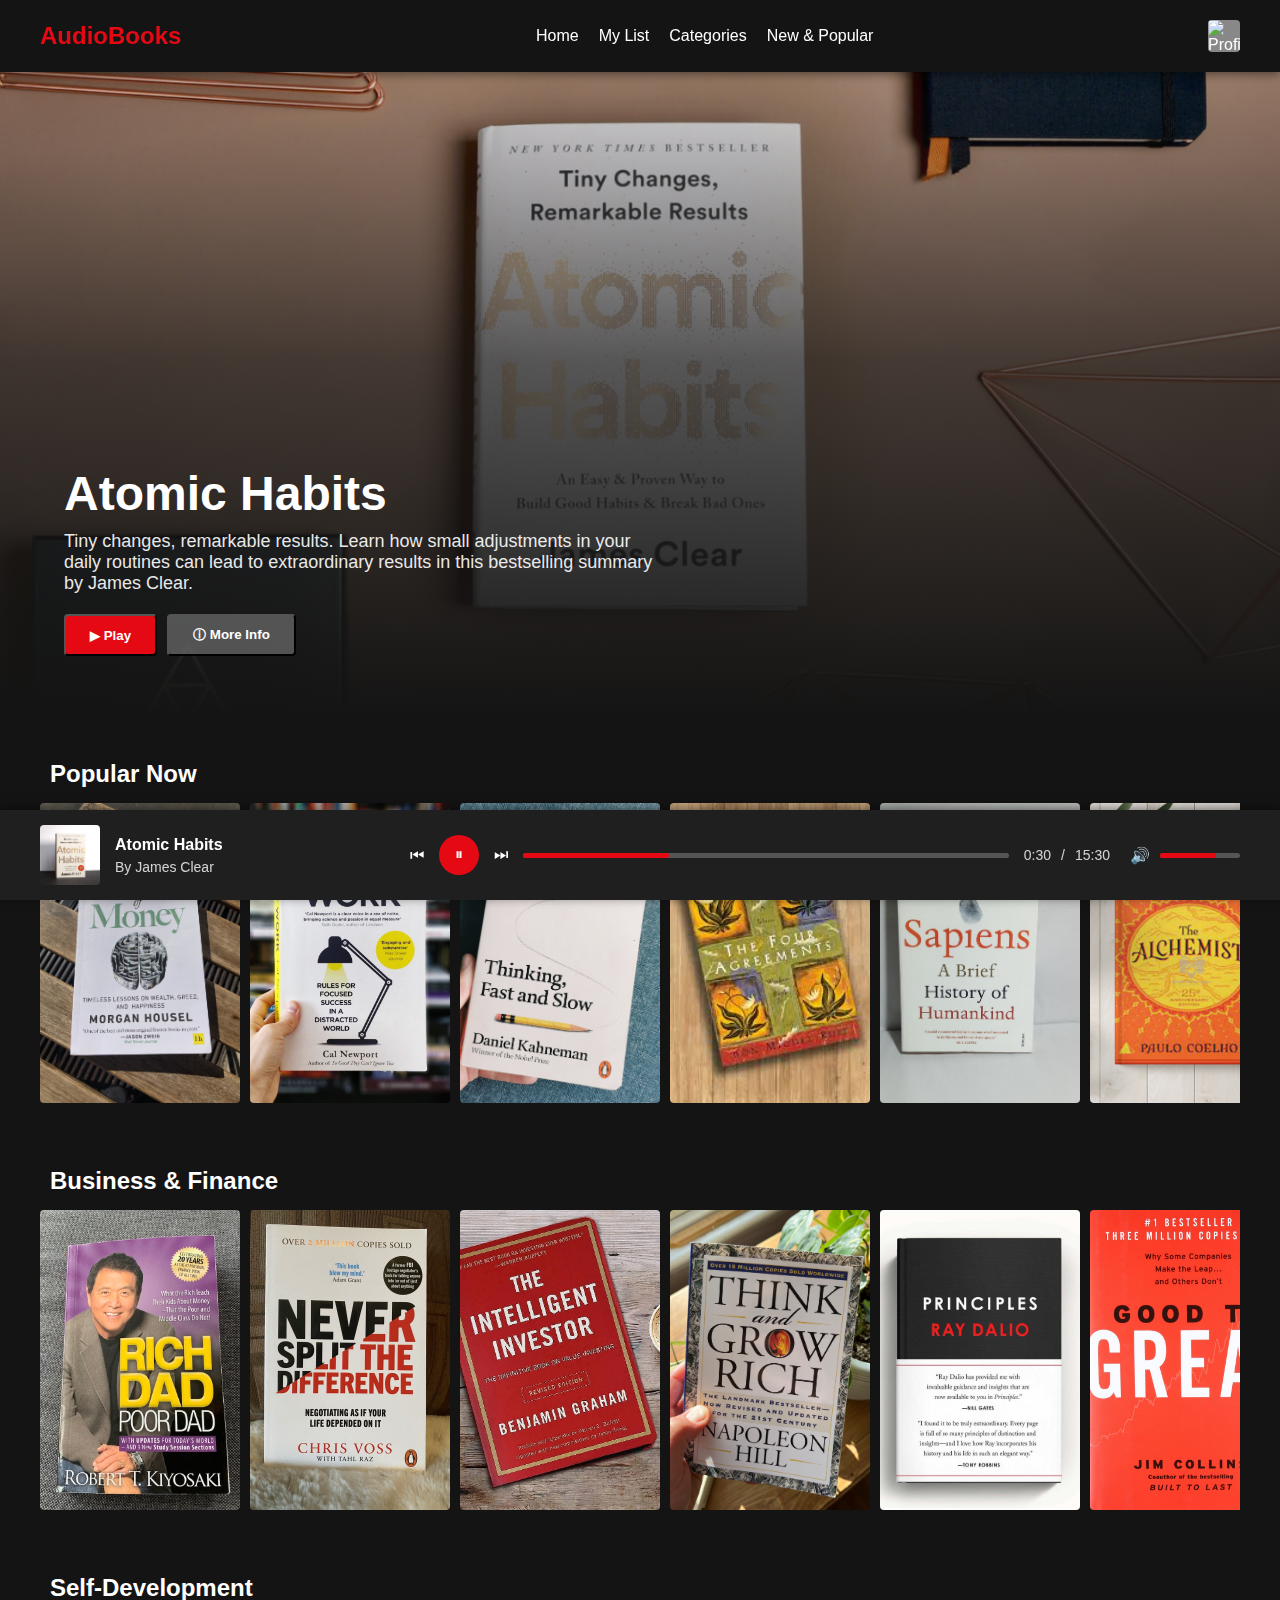
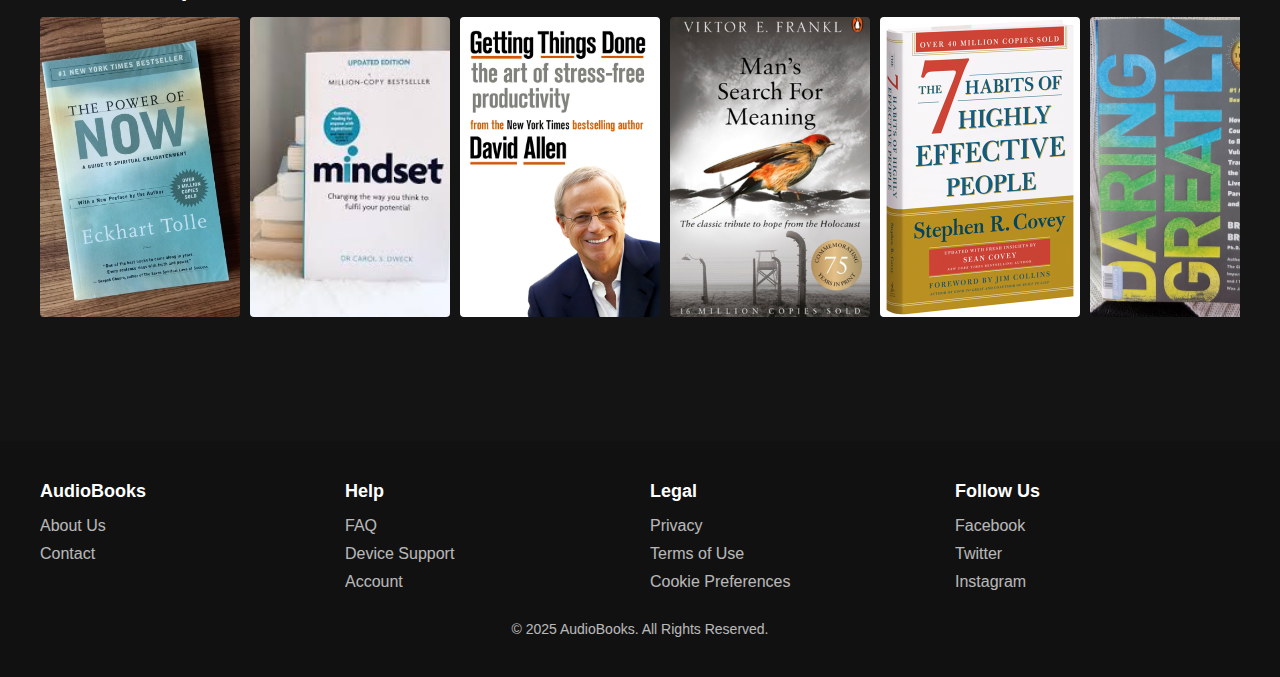
==== index.html @ d0a299d0 "Update index.html" ====
<!DOCTYPE html>
<html lang="en"><head><meta http-equiv="Content-Type" content="text/html; charset=UTF-8">
    
    <meta name="viewport" content="width=device-width, initial-scale=1.0">
    <title>AudioBooks - Your Netflix for Book Summaries</title>
    <style>
        /* General Styles */
        * {
            margin: 0;
            padding: 0;
            box-sizing: border-box;
            font-family: 'Arial', sans-serif;
        }
        
        body {
            background-color: #141414;
            color: #fff;
            overflow-x: hidden;
        }
        
        /* Modal Styles */
        .modal {
            display: none;
            position: fixed;
            z-index: 1000;
            left: 0;
            top: 0;
            width: 100%;
            height: 100%;
            background-color: rgba(0, 0, 0, 0.85);
            justify-content: center;
            align-items: center;
            overflow-y: auto;
        }
        
        .modal-content {
            background-color: #181818;
            margin: auto;
            width: 85%;
            max-width: 1000px;
            border-radius: 6px;
            position: relative;
            animation: modalFadeIn 0.3s ease;
            max-height: 90vh;
            overflow-y: auto;
        }
        
        @keyframes modalFadeIn {
            from {opacity: 0; transform: translateY(20px);}
            to {opacity: 1; transform: translateY(0);}
        }
        
        .close-modal {
            position: absolute;
            top: 15px;
            right: 20px;
            color: white;
            font-size: 28px;
            font-weight: bold;
            cursor: pointer;
            z-index: 10;
        }
        
        .book-details-container {
            padding: 30px;
        }
        
        .book-details-top {
            display: flex;
            gap: 30px;
            margin-bottom: 30px;
        }
        
        .book-details-image {
            flex: 0 0 250px;
        }
        
        .book-details-image img {
            width: 100%;
            border-radius: 4px;
            box-shadow: 0 5px 15px rgba(0, 0, 0, 0.5);
        }
        
        .book-details-info {
            flex: 1;
        }
        
        .book-details-info h2 {
            font-size: 32px;
            margin-bottom: 10px;
        }
        
        .book-metadata {
            display: flex;
            gap: 15px;
            margin-bottom: 15px;
            color: #a3a3a3;
        }
        
        .summary {
            font-size: 18px;
            line-height: 1.6;
            margin-bottom: 20px;
        }
        
        .details-buttons {
            display: flex;
            gap: 10px;
            margin-bottom: 20px;
        }
        
        .btn-secondary-outline {
            background-color: transparent;
            border: 1px solid #fff;
            color: white;
            padding: 10px 24px;
            border-radius: 4px;
            font-weight: bold;
            cursor: pointer;
            transition: all 0.3s ease;
            display: flex;
            align-items: center;
            justify-content: center;
            gap: 8px;
        }
        
        .btn-secondary-outline:hover {
            background-color: rgba(255, 255, 255, 0.1);
        }
        
        .book-tags {
            display: flex;
            flex-wrap: wrap;
            gap: 10px;
        }
        
        .book-tags span {
            background-color: rgba(255, 255, 255, 0.1);
            padding: 5px 12px;
            border-radius: 4px;
            font-size: 14px;
        }
        
        .book-details-bottom {
            padding-top: 20px;
            border-top: 1px solid #333;
        }
        
        .book-details-tabs {
            display: flex;
            gap: 20px;
            margin-bottom: 20px;
            border-bottom: 1px solid #333;
            padding-bottom: 10px;
        }
        
        .tab-button {
            background: none;
            border: none;
            color: #a3a3a3;
            font-size: 16px;
            font-weight: bold;
            cursor: pointer;
            padding: 5px 0;
            transition: color 0.3s ease;
        }
        
        .tab-button:hover {
            color: #fff;
        }
        
        .tab-button.active {
            color: #fff;
            border-bottom: 2px solid #e50914;
        }
        
        .tab-pane {
            display: none;
        }
        
        .tab-pane.active {
            display: block;
            animation: fadeIn 0.3s ease;
        }
        
        @keyframes fadeIn {
            from {opacity: 0;}
            to {opacity: 1;}
        }
        
        .tab-pane h3 {
            margin-bottom: 15px;
            font-size: 22px;
        }
        
        .tab-pane p {
            margin-bottom: 15px;
            line-height: 1.6;
        }
        
        .tab-pane ul {
            list-style-position: inside;
            margin-bottom: 20px;
        }
        
        .tab-pane ul li {
            margin-bottom: 10px;
            line-height: 1.6;
        }
        
        .chapter-list {
            display: flex;
            flex-direction: column;
            gap: 15px;
        }
        
        .chapter-item {
            display: flex;
            justify-content: space-between;
            align-items: center;
            padding: 15px;
            background-color: #232323;
            border-radius: 4px;
            transition: background-color 0.3s ease;
        }
        
        .chapter-item:hover {
            background-color: #333;
        }
        
        .chapter-info h4 {
            margin-bottom: 5px;
        }
        
        .chapter-info p {
            color: #a3a3a3;
            margin-bottom: 0;
        }
        
        .chapter-play {
            width: 32px;
            height: 32px;
            border-radius: 50%;
            border: none;
            background-color: #e50914;
            color: white;
            cursor: pointer;
            display: flex;
            align-items: center;
            justify-content: center;
        }
        
        .similar-books {
            display: flex;
            gap: 20px;
            overflow-x: auto;
            padding-bottom: 20px;
        }
        
        .similar-book-item {
            flex: 0 0 auto;
            width: 150px;
        }
        
        .similar-book-item img {
            width: 100%;
            border-radius: 4px;
            margin-bottom: 10px;
        }
        
        .similar-book-item h4 {
            font-size: 16px;
            margin-bottom: 5px;
        }
        
        .similar-book-item p {
            color: #a3a3a3;
            font-size: 14px;
            margin-bottom: 0;
        }
        
        /* Media Queries for Modal */
        @media (max-width: 768px) {
            .modal-content {
                width: 95%;
            }
            
            .book-details-top {
                flex-direction: column;
            }
            
            .book-details-image {
                flex: 0 0 auto;
                width: 200px;
                margin: 0 auto 20px;
            }
            
            .similar-book-item {
                width: 120px;
            }
        }
        
        a {
            text-decoration: none;
            color: #fff;
        }
        
        /* Header Styles */
        header {
            position: fixed;
            top: 0;
            width: 100%;
            padding: 20px 40px;
            display: flex;
            justify-content: space-between;
            align-items: center;
            z-index: 100;
            transition: background-color 0.3s ease;
        }
        
        header.scrolled {
            background-color: #141414;
            box-shadow: 0 2px 10px rgba(0, 0, 0, 0.5);
        }
        
        .logo {
            font-size: 24px;
            font-weight: bold;
            color: #e50914;
        }
        
        nav ul {
            display: flex;
            list-style: none;
        }
        
        nav ul li {
            margin-left: 20px;
        }
        
        nav ul li a {
            font-size: 16px;
            transition: color 0.3s ease;
        }
        
        nav ul li a:hover {
            color: #e50914;
        }
        
        .profile {
            width: 32px;
            height: 32px;
            background-color: #888;
            border-radius: 4px;
            cursor: pointer;
            overflow: hidden;
        }
        
        .profile img {
            width: 100%;
            height: 100%;
            object-fit: cover;
        }
        
        /* Hero Banner Styles */
        .hero-banner {
            position: relative;
            height: 80vh;
            width: 100%;
            background: linear-gradient(to bottom, rgba(20, 20, 20, 0) 0%, rgba(20, 20, 20, 0.7) 50%, rgba(20, 20, 20, 1) 100%), url('images/Atomic-Habits-Banners.png') center/cover no-repeat;
            display: flex;
            flex-direction: column;
            justify-content: flex-end;
            padding: 0 5% 5%;
            margin-bottom: 20px;
        }
        
        .hero-content {
            max-width: 600px;
        }
        
        .hero-content h1 {
            font-size: 48px;
            margin-bottom: 10px;
        }
        
        .hero-content p {
            font-size: 18px;
            margin-bottom: 20px;
            opacity: 0.9;
        }
        
        .hero-buttons {
            display: flex;
            gap: 10px;
        }
        
        .btn {
            padding: 10px 24px;
            border-radius: 4px;
            font-weight: bold;
            cursor: pointer;
            transition: background-color 0.3s ease;
            display: flex;
            align-items: center;
            justify-content: center;
            gap: 8px;
        }
        
        .btn-primary {
            background-color: #e50914;
            color: white;
        }
        
        .btn-primary:hover {
            background-color: #f40612;
        }
        
        .btn-secondary {
            background-color: rgba(109, 109, 110, 0.7);
            color: white;
        }
        
        .btn-secondary:hover {
            background-color: rgba(109, 109, 110, 0.9);
        }
        
        /* Main Content Styles */
        .content {
            padding: 20px 40px;
        }
        
        .category {
            margin-bottom: 40px;
        }
        
        .category h2 {
            font-size: 24px;
            margin-bottom: 15px;
            padding-left: 10px;
        }
        
        .book-row {
            display: flex;
            overflow-x: auto;
            gap: 10px;
            padding-bottom: 20px;
        }
        
        .book-row::-webkit-scrollbar {
            height: 5px;
        }
        
        .book-row::-webkit-scrollbar-track {
            background: #141414;
        }
        
        .book-row::-webkit-scrollbar-thumb {
            background: #888;
            border-radius: 5px;
        }
        
        .book-item {
            flex: 0 0 auto;
            width: 200px;
            position: relative;
            transition: transform 0.3s ease, z-index 0.3s ease;
            cursor: pointer;
        }
        
        .book-item:hover {
            transform: scale(1.1);
            z-index: 10;
        }
        
        .book-cover {
            width: 100%;
            height: 300px;
            border-radius: 4px;
            object-fit: cover;
        }
        
        .book-info {
            position: absolute;
            bottom: 0;
            left: 0;
            width: 100%;
            padding: 60px 10px 10px 10px;
            background: linear-gradient(to top, rgba(0, 0, 0, 0.9) 0%, rgba(0, 0, 0, 0) 100%);
            opacity: 0;
            transition: opacity 0.3s ease;
            border-radius: 0 0 4px 4px;
        }
        
        .book-item:hover .book-info {
            opacity: 1;
        }
        
        .book-title {
            font-size: 16px;
            font-weight: bold;
            margin-bottom: 5px;
        }
        
        .book-author {
            font-size: 14px;
            opacity: 0.8;
            margin-bottom: 10px;
        }
        
        .book-controls {
            display: flex;
            gap: 5px;
        }
        
        .book-controls button {
            width: 32px;
            height: 32px;
            border-radius: 50%;
            border: none;
            background-color: #e50914;
            color: white;
            cursor: pointer;
            display: flex;
            align-items: center;
            justify-content: center;
        }
        
        /* Footer Styles */
        footer {
            padding: 40px;
            background-color: #111;
            margin-top: 40px;
        }
        
        .footer-content {
            display: flex;
            justify-content: space-between;
            flex-wrap: wrap;
            gap: 20px;
            max-width: 1200px;
            margin: 0 auto;
        }
        
        .footer-column {
            flex: 1;
            min-width: 200px;
        }
        
        .footer-column h3 {
            margin-bottom: 15px;
            font-size: 18px;
        }
        
        .footer-column ul {
            list-style: none;
        }
        
        .footer-column ul li {
            margin-bottom: 10px;
        }
        
        .footer-column ul li a {
            opacity: 0.7;
            transition: opacity 0.3s ease;
        }
        
        .footer-column ul li a:hover {
            opacity: 1;
        }
        
        .copyright {
            text-align: center;
            padding: 20px 0 0;
            opacity: 0.7;
            font-size: 14px;
        }
        
        /* Audio Player Styles */
        .audio-player {
            position: fixed;
            bottom: 0;
            left: 0;
            width: 100%;
            background-color: #1f1f1f;
            padding: 15px 40px;
            display: flex;
            align-items: center;
            gap: 20px;
            transform: translateY(100%);
            transition: transform 0.3s ease;
            box-shadow: 0 -2px 10px rgba(0, 0, 0, 0.5);
            z-index: 999;
        }
        
        .audio-player.active {
            transform: translateY(0);
        }
        
        .now-playing {
            display: flex;
            align-items: center;
            gap: 15px;
            flex: 1;
        }
        
        .now-playing-thumb {
            width: 60px;
            height: 60px;
            border-radius: 4px;
            object-fit: cover;
        }
        
        .now-playing-info h4 {
            font-size: 16px;
            margin-bottom: 5px;
        }
        
        .now-playing-info p {
            font-size: 14px;
            opacity: 0.8;
        }
        
        .player-controls {
            display: flex;
            align-items: center;
            gap: 15px;
            flex: 2;
        }
        
        .control-button {
            background: none;
            border: none;
            color: white;
            cursor: pointer;
            font-size: 16px;
            transition: transform 0.2s ease;
        }
        
        .control-button:hover {
            transform: scale(1.1);
        }
        
        .play-button {
            width: 40px;
            height: 40px;
            border-radius: 50%;
            background-color: #e50914;
            display: flex;
            align-items: center;
            justify-content: center;
        }
        
        .progress-container {
            flex: 1;
            height: 5px;
            background-color: #555;
            border-radius: 5px;
            cursor: pointer;
            position: relative;
        }
        
        .progress-bar {
            height: 100%;
            background-color: #e50914;
            border-radius: 5px;
            width: 30%;
        }
        
        .time-display {
            display: flex;
            gap: 10px;
            font-size: 14px;
            opacity: 0.8;
        }
        
        .volume-control {
            display: flex;
            align-items: center;
            gap: 10px;
        }
        
        .volume-slider {
            width: 80px;
            height: 5px;
            background-color: #555;
            border-radius: 5px;
            position: relative;
        }
        
        .volume-level {
            height: 100%;
            background-color: #e50914;
            border-radius: 5px;
            width: 70%;
        }
        
        /* Responsive Styles */
        @media (max-width: 768px) {
            header {
                padding: 15px 20px;
            }
            
            nav ul {
                display: none;
            }
            
            .hero-banner {
                height: 60vh;
                padding: 0 20px 20px;
            }
            
            .hero-content h1 {
                font-size: 32px;
            }
            
            .content {
                padding: 15px 20px;
            }
            
            .book-item {
                width: 150px;
            }
            
            .book-cover {
                height: 225px;
            }
            
            .audio-player {
                padding: 10px 20px;
                flex-wrap: wrap;
            }
            
            .player-controls {
                flex: 1 0 100%;
                order: 3;
                margin-top: 10px;
            }
            
            .volume-control {
                display: none;
            }
        }
    </style>
</head>
<body style="overflow: auto;">
    <header id="header" class="scrolled">
        <div class="logo">AudioBooks</div>
        <nav>
            <ul>
                <li><a href="">Home</a></li>
                <li><a href="">My List</a></li>
                <li><a href="">Categories</a></li>
                <li><a href="">New &amp; Popular</a></li>
            </ul>
        </nav>
        <div class="profile">
            <img src="icons/icons8-user-100.png" alt="Profile">
        </div>
    </header>
    
    <div class="hero-banner">
        <div class="hero-content">
            <h1>Atomic Habits</h1>
            <p>Tiny changes, remarkable results. Learn how small adjustments in your daily routines can lead to extraordinary results in this bestselling summary by James Clear.</p>
            <div class="hero-buttons">
                <button class="btn btn-primary" onclick="toggleAudioPlayer()">▶ Play</button>
                <button class="btn btn-secondary" onclick="openBookDetails()">ⓘ More Info</button>
            </div>
        </div>
    </div>
    
    <div class="content">
        <div class="category">
            <h2>Popular Now</h2>
            <div class="book-row">
                <div class="book-item" onclick="toggleAudioPlayer()">
                    <img src="images/the-psychology-of-money.jpeg" alt="Book Cover" class="book-cover">
                    <div class="book-info">
                        <div class="book-title">The Psychology of Money</div>
                        <div class="book-author">By Morgan Housel</div>
                        <div class="book-controls">
                            <button>▶</button>
                            <button>+</button>
                        </div>
                    </div>
                </div>
                <div class="book-item" onclick="toggleAudioPlayer()">
                    <img src="images/deep-work.jpg" alt="Book Cover" class="book-cover">
                    <div class="book-info">
                        <div class="book-title">Deep Work</div>
                        <div class="book-author">By Cal Newport</div>
                        <div class="book-controls">
                            <button>▶</button>
                            <button>+</button>
                        </div>
                    </div>
                </div>
                <div class="book-item" onclick="toggleAudioPlayer()">
                    <img src="images/thinking-fast-and-slow.jpg" alt="Book Cover" class="book-cover">
                    <div class="book-info">
                        <div class="book-title">Thinking Fast and Slow</div>
                        <div class="book-author">By Daniel Kahneman</div>
                        <div class="book-controls">
                            <button>▶</button>
                            <button>+</button>
                        </div>
                    </div>
                </div>
                <div class="book-item" onclick="toggleAudioPlayer()">
                    <img src="images/the-four-agreements.jpeg" alt="Book Cover" class="book-cover">
                    <div class="book-info">
                        <div class="book-title">The Four Agreements</div>
                        <div class="book-author">By Don Miguel Ruiz</div>
                        <div class="book-controls">
                            <button>▶</button>
                            <button>+</button>
                        </div>
                    </div>
                </div>
                <div class="book-item" onclick="toggleAudioPlayer()">
                    <img src="images/sapiens.jpeg" alt="Book Cover" class="book-cover">
                    <div class="book-info">
                        <div class="book-title">Sapiens</div>
                        <div class="book-author">By Yuval Noah Harari</div>
                        <div class="book-controls">
                            <button>▶</button>
                            <button>+</button>
                        </div>
                    </div>
                </div>
                <div class="book-item" onclick="toggleAudioPlayer()">
                    <img src="images/the-alchemist.webp" alt="Book Cover" class="book-cover">
                    <div class="book-info">
                        <div class="book-title">The Alchemist</div>
                        <div class="book-author">By Paulo Coelho</div>
                        <div class="book-controls">
                            <button>▶</button>
                            <button>+</button>
                        </div>
                    </div>
                </div>
            </div>
        </div>
        
        <div class="category">
            <h2>Business &amp; Finance</h2>
            <div class="book-row">
                <div class="book-item" onclick="toggleAudioPlayer()">
                    <img src="images/rich-dad-poor-dad.jpg" alt="Book Cover" class="book-cover">
                    <div class="book-info">
                        <div class="book-title">Rich Dad Poor Dad</div>
                        <div class="book-author">By Robert Kiyosaki</div>
                        <div class="book-controls">
                            <button>▶</button>
                            <button>+</button>
                        </div>
                    </div>
                </div>
                <div class="book-item" onclick="toggleAudioPlayer()">
                    <img src="images/never-split-the-difference.jpg" alt="Book Cover" class="book-cover">
                    <div class="book-info">
                        <div class="book-title">Never Split the Difference</div>
                        <div class="book-author">By Chris Voss</div>
                        <div class="book-controls">
                            <button>▶</button>
                            <button>+</button>
                        </div>
                    </div>
                </div>
                <div class="book-item" onclick="toggleAudioPlayer()">
                    <img src="images/the-intelligent-investor.jpg" alt="Book Cover" class="book-cover">
                    <div class="book-info">
                        <div class="book-title">The Intelligent Investor</div>
                        <div class="book-author">By Benjamin Graham</div>
                        <div class="book-controls">
                            <button>▶</button>
                            <button>+</button>
                        </div>
                    </div>
                </div>
                <div class="book-item" onclick="toggleAudioPlayer()">
                    <img src="images/Think-and-Grow-Rich.jpg" alt="Book Cover" class="book-cover">
                    <div class="book-info">
                        <div class="book-title">Think and Grow Rich</div>
                        <div class="book-author">By Napoleon Hill</div>
                        <div class="book-controls">
                            <button>▶</button>
                            <button>+</button>
                        </div>
                    </div>
                </div>
                <div class="book-item" onclick="toggleAudioPlayer()">
                    <img src="images/principles.jpeg" alt="Book Cover" class="book-cover">
                    <div class="book-info">
                        <div class="book-title">Principles</div>
                        <div class="book-author">By Ray Dalio</div>
                        <div class="book-controls">
                            <button>▶</button>
                            <button>+</button>
                        </div>
                    </div>
                </div>
                <div class="book-item" onclick="toggleAudioPlayer()">
                    <img src="images/good-to-great.jpeg" alt="Book Cover" class="book-cover">
                    <div class="book-info">
                        <div class="book-title">Good to Great</div>
                        <div class="book-author">By Jim Collins</div>
                        <div class="book-controls">
                            <button>▶</button>
                            <button>+</button>
                        </div>
                    </div>
                </div>
            </div>
        </div>
        
        <div class="category">
            <h2>Self-Development</h2>
            <div class="book-row">
                <div class="book-item" onclick="toggleAudioPlayer()">
                    <img src="images/the-power-of-now.jpg" alt="Book Cover" class="book-cover">
                    <div class="book-info">
                        <div class="book-title">The Power of Now</div>
                        <div class="book-author">By Eckhart Tolle</div>
                        <div class="book-controls">
                            <button>▶</button>
                            <button>+</button>
                        </div>
                    </div>
                </div>
                <div class="book-item" onclick="toggleAudioPlayer()">
                    <img src="images/mindset.jpeg" alt="Book Cover" class="book-cover">
                    <div class="book-info">
                        <div class="book-title">Mindset</div>
                        <div class="book-author">By Carol Dweck</div>
                        <div class="book-controls">
                            <button>▶</button>
                            <button>+</button>
                        </div>
                    </div>
                </div>
                <div class="book-item" onclick="toggleAudioPlayer()">
                    <img src="images/getting-things-done.webp" alt="Book Cover" class="book-cover">
                    <div class="book-info">
                        <div class="book-title">Getting Things Done</div>
                        <div class="book-author">By David Allen</div>
                        <div class="book-controls">
                            <button>▶</button>
                            <button>+</button>
                        </div>
                    </div>
                </div>
                <div class="book-item" onclick="toggleAudioPlayer()">
                    <img src="images/man-s-search-for-meaning.jpg" alt="Book Cover" class="book-cover">
                    <div class="book-info">
                        <div class="book-title">Man's Search for Meaning</div>
                        <div class="book-author">By Viktor Frankl</div>
                        <div class="book-controls">
                            <button>▶</button>
                            <button>+</button>
                        </div>
                    </div>
                </div>
                <div class="book-item" onclick="toggleAudioPlayer()">
                    <img src="images/the-7-habits-of.webp" alt="Book Cover" class="book-cover">
                    <div class="book-info">
                        <div class="book-title">The 7 Habits of Highly Effective People</div>
                        <div class="book-author">By Stephen Covey</div>
                        <div class="book-controls">
                            <button>▶</button>
                            <button>+</button>
                        </div>
                    </div>
                </div>
                <div class="book-item" onclick="toggleAudioPlayer()">
                    <img src="images/daring-greatly.jpg" alt="Book Cover" class="book-cover">
                    <div class="book-info">
                        <div class="book-title">Daring Greatly</div>
                        <div class="book-author">By Brené Brown</div>
                        <div class="book-controls">
                            <button>▶</button>
                            <button>+</button>
                        </div>
                    </div>
                </div>
            </div>
        </div>
    </div>
    
    <footer>
        <div class="footer-content">
            <div class="footer-column">
                <h3>AudioBooks</h3>
                <ul>
                    <li><a href="audiobook-portal-Claude.html#">About Us</a></li>
                 <!--   <li><a href="#">Careers</a></li>-->
                    <li><a href="audiobook-portal-Claude.html#">Contact</a></li>
                </ul>
            </div>
            <div class="footer-column">
                <h3>Help</h3>
                <ul>
                    <li><a href="audiobook-portal-Claude.html#">FAQ</a></li>
                    <li><a href="audiobook-portal-Claude.html#">Device Support</a></li>
                    <li><a href="audiobook-portal-Claude.html#">Account</a></li>
                </ul>
            </div>
            <div class="footer-column">
                <h3>Legal</h3>
                <ul>
                    <li><a href="audiobook-portal-Claude.html#">Privacy</a></li>
                    <li><a href="audiobook-portal-Claude.html#">Terms of Use</a></li>
                    <li><a href="audiobook-portal-Claude.html#">Cookie Preferences</a></li>
                </ul>
            </div>
            <div class="footer-column">
                <h3>Follow Us</h3>
                <ul>
                    <li><a href="audiobook-portal-Claude.html#">Facebook</a></li>
                    <li><a href="audiobook-portal-Claude.html#">Twitter</a></li>
                    <li><a href="audiobook-portal-Claude.html#">Instagram</a></li>
                </ul>
            </div>
        </div>
        <div class="copyright">
            © 2025 AudioBooks. All Rights Reserved.
        </div>
    </footer>
    
    <div class="audio-player active" id="audioPlayer">
        <div class="now-playing">
            <img src="images/AtomicHabits.jpg" alt="Now Playing" class="now-playing-thumb">
            <div class="now-playing-info">
                <h4>Atomic Habits</h4>
                <p>By James Clear</p>
            </div>
        </div>
        <div class="player-controls">
            <button class="control-button">⏮</button>
            <button class="control-button play-button">⏸</button>
            <button class="control-button">⏭</button>
            <div class="progress-container">
                <div class="progress-bar"></div>
            </div>
            <div class="time-display">
                <span>0:30</span>
                <span>/</span>
                <span>15:30</span>
            </div>
        </div>
        <div class="volume-control">
            <button class="control-button">🔊</button>
            <div class="volume-slider">
                <div class="volume-level"></div>
            </div>
        </div>
    </div>
    
    <!-- Book Details Modal -->
    <div id="bookDetailsModal" class="modal" style="display: none;">
        <div class="modal-content">
            <span class="close-modal">×</span>
            <div class="book-details-container">
                <div class="book-details-top">
                    <div class="book-details-image">
                        <img src="images/AtomicHabits.jpg" alt="Atomic Habits Cover">
                    </div>
                    <div class="book-details-info">
                        <h2>Atomic Habits</h2>
                        <div class="book-metadata">
                            <span class="year">2018</span>
                            <span class="duration">15m 24s</span>
                            <span class="rating">4.8/5</span>
                        </div>
                        <p class="summary">Tiny changes, remarkable results. Learn how small adjustments in your daily routines can lead to extraordinary results in this bestselling summary by James Clear.</p>
                        <div class="details-buttons">
                            <button class="btn btn-primary" onclick="toggleAudioPlayer()">▶ Play</button>
                            <button class="btn btn-secondary-outline">+ Add to My List</button>
                        </div>
                        <div class="book-tags">
                            <span>Self-Development</span>
                            <span>Productivity</span>
                            <span>Personal Growth</span>
                        </div>
                    </div>
                </div>
                <div class="book-details-bottom">
                    <div class="book-details-tabs">
                        <button class="tab-button" data-tab="summary">Summary</button>
                        <button class="tab-button" data-tab="chapters">Chapters</button>
                        <button class="tab-button active" data-tab="similar">Similar Books</button>
                    </div>
                    <div class="tab-content">
                        <div id="summary" class="tab-pane">
                            <h3>About the Book</h3>
                            <p>In Atomic Habits, James Clear presents a practical framework for improving every day. He reveals practical strategies that teach you how to form good habits, break bad ones, and master the tiny behaviors that lead to remarkable results.</p>
                            <p>Drawing on proven ideas from biology, psychology, and neuroscience, Clear creates an easy-to-understand guide for making good habits inevitable and bad habits impossible. Along the way, he tells inspiring stories of Olympic gold medalists, leading CEOs, and distinguished scientists who have used the science of small habits to stay productive, motivated, and happy.</p>
                            <h3>Key Takeaways</h3>
                            <ul>
                                <li><strong>Habits are the compound interest of self-improvement</strong> - Small changes often appear to make no difference until you cross a critical threshold.</li>
                                <li><strong>Focus on your identity</strong> - The most effective way to change your habits is to focus on who you want to become, not what you want to achieve.</li>
                                <li><strong>The Four Laws of Behavior Change</strong> - Make it obvious, make it attractive, make it easy, make it satisfying.</li>
                                <li><strong>Environment is the invisible hand that shapes human behavior</strong> - Create an environment where doing the right thing is as easy as possible.</li>
                            </ul>
                            <h3>About the Author</h3>
                            <p>James Clear is an author and speaker focused on habits, decision-making, and continuous improvement. His work has appeared in the New York Times, Time, and Entrepreneur, and on CBS This Morning, and is taught in colleges around the world. His website, jamesclear.com, receives millions of visitors each month, and hundreds of thousands subscribe to his popular email newsletter.</p>
                        </div>
                        <div id="chapters" class="tab-pane">
                            <h3>Chapters</h3>
                            <div class="chapter-list">
                                <div class="chapter-item">
                                    <div class="chapter-info">
                                        <h4>1. The Surprising Power of Tiny Habits</h4>
                                        <p>3:42</p>
                                    </div>
                                    <button class="chapter-play">▶</button>
                                </div>
                                <div class="chapter-item">
                                    <div class="chapter-info">
                                        <h4>2. How Habits Shape Your Identity</h4>
                                        <p>4:10</p>
                                    </div>
                                    <button class="chapter-play">▶</button>
                                </div>
                                <div class="chapter-item">
                                    <div class="chapter-info">
                                        <h4>3. The Four Laws of Behavior Change</h4>
                                        <p>3:55</p>
                                    </div>
                                    <button class="chapter-play">▶</button>
                                </div>
                                <div class="chapter-item">
                                    <div class="chapter-info">
                                        <h4>4. The Law of Least Effort</h4>
                                        <p>2:48</p>
                                    </div>
                                    <button class="chapter-play">▶</button>
                                </div>
                                <div class="chapter-item">
                                    <div class="chapter-info">
                                        <h4>5. The Plateau of Latent Potential</h4>
                                        <p>2:19</p>
                                    </div>
                                    <button class="chapter-play">▶</button>
                                </div>
                            </div>
                        </div>
                        <div id="similar" class="tab-pane active">
                            <h3>You May Also Like</h3>
                            <div class="similar-books">
                                <div class="similar-book-item">
                                    <img src="images/deep-work.jpg" alt="Deep Work">
                                    <h4>Deep Work</h4>
                                    <p>Cal Newport</p>
                                </div>
                                <div class="similar-book-item">
                                    <img src="images/good-to-great.jpeg" alt="Good to Great">
                                    <h4>Good to Great</h4>
                                    <p>Jim Collins</p>
                                </div>
                                <div class="similar-book-item">
                                    <img src="mindset.jpeg" alt="Mindset">
                                    <h4>Mindset</h4>
                                    <p>Carol Dweck</p>
                                </div>
                                <div class="similar-book-item">
                                    <img src="sapiens.jpeg" alt="Sapiens">
                                    <h4>Sapiens/h4>
                                    <p>Yuval Noah Harari</p>
                                </div>
                            </div>
                        </div>
                    </div>
                </div>
            </div>
        </div>
    </div>

    <script>
        // Header scrolling effect
        window.addEventListener('scroll', function() {
            const header = document.getElementById('header');
            if (window.scrollY > 50) {
                header.classList.add('scrolled');
            } else {
                header.classList.remove('scrolled');
            }
        });
        
        // Toggle Audio Player
        function toggleAudioPlayer() {
            const audioPlayer = document.getElementById('audioPlayer');
            audioPlayer.classList.toggle('active');
        }
        
        // Play/Pause button functionality
        const playButton = document.querySelector('.play-button');
        playButton.addEventListener('click', function() {
            if (this.textContent === '▶') {
                this.textContent = '⏸';
            } else {
                this.textContent = '▶';
            }
        });
        
        // Book Details Modal
        const modal = document.getElementById('bookDetailsModal');
        const closeModal = document.querySelector('.close-modal');
        
        function openBookDetails() {
            modal.style.display = 'flex';
            document.body.style.overflow = 'hidden'; // Prevent scrolling when modal is open
        }
        
        closeModal.onclick = function() {
            modal.style.display = 'none';
            document.body.style.overflow = 'auto'; // Re-enable scrolling
        }
        
        window.onclick = function(event) {
            if (event.target == modal) {
                modal.style.display = 'none';
                document.body.style.overflow = 'auto'; // Re-enable scrolling
            }
        }
        
        // Tab functionality
        const tabButtons = document.querySelectorAll('.tab-button');
        const tabPanes = document.querySelectorAll('.tab-pane');
        
        tabButtons.forEach(button => {
            button.addEventListener('click', () => {
                // Remove active class from all tabs
                tabButtons.forEach(btn => btn.classList.remove('active'));
                tabPanes.forEach(pane => pane.classList.remove('active'));
                
                // Add active class to current tab
                button.classList.add('active');
                const tabId = button.getAttribute('data-tab');
                document.getElementById(tabId).classList.add('active');
            });
        });
        
        // Chapter play buttons
        const chapterPlayButtons = document.querySelectorAll('.chapter-play');
        chapterPlayButtons.forEach(button => {
            button.addEventListener('click', function() {
                toggleAudioPlayer();
                modal.style.display = 'none';
                document.body.style.overflow = 'auto';
            });
        });
    </script>

</body></html>
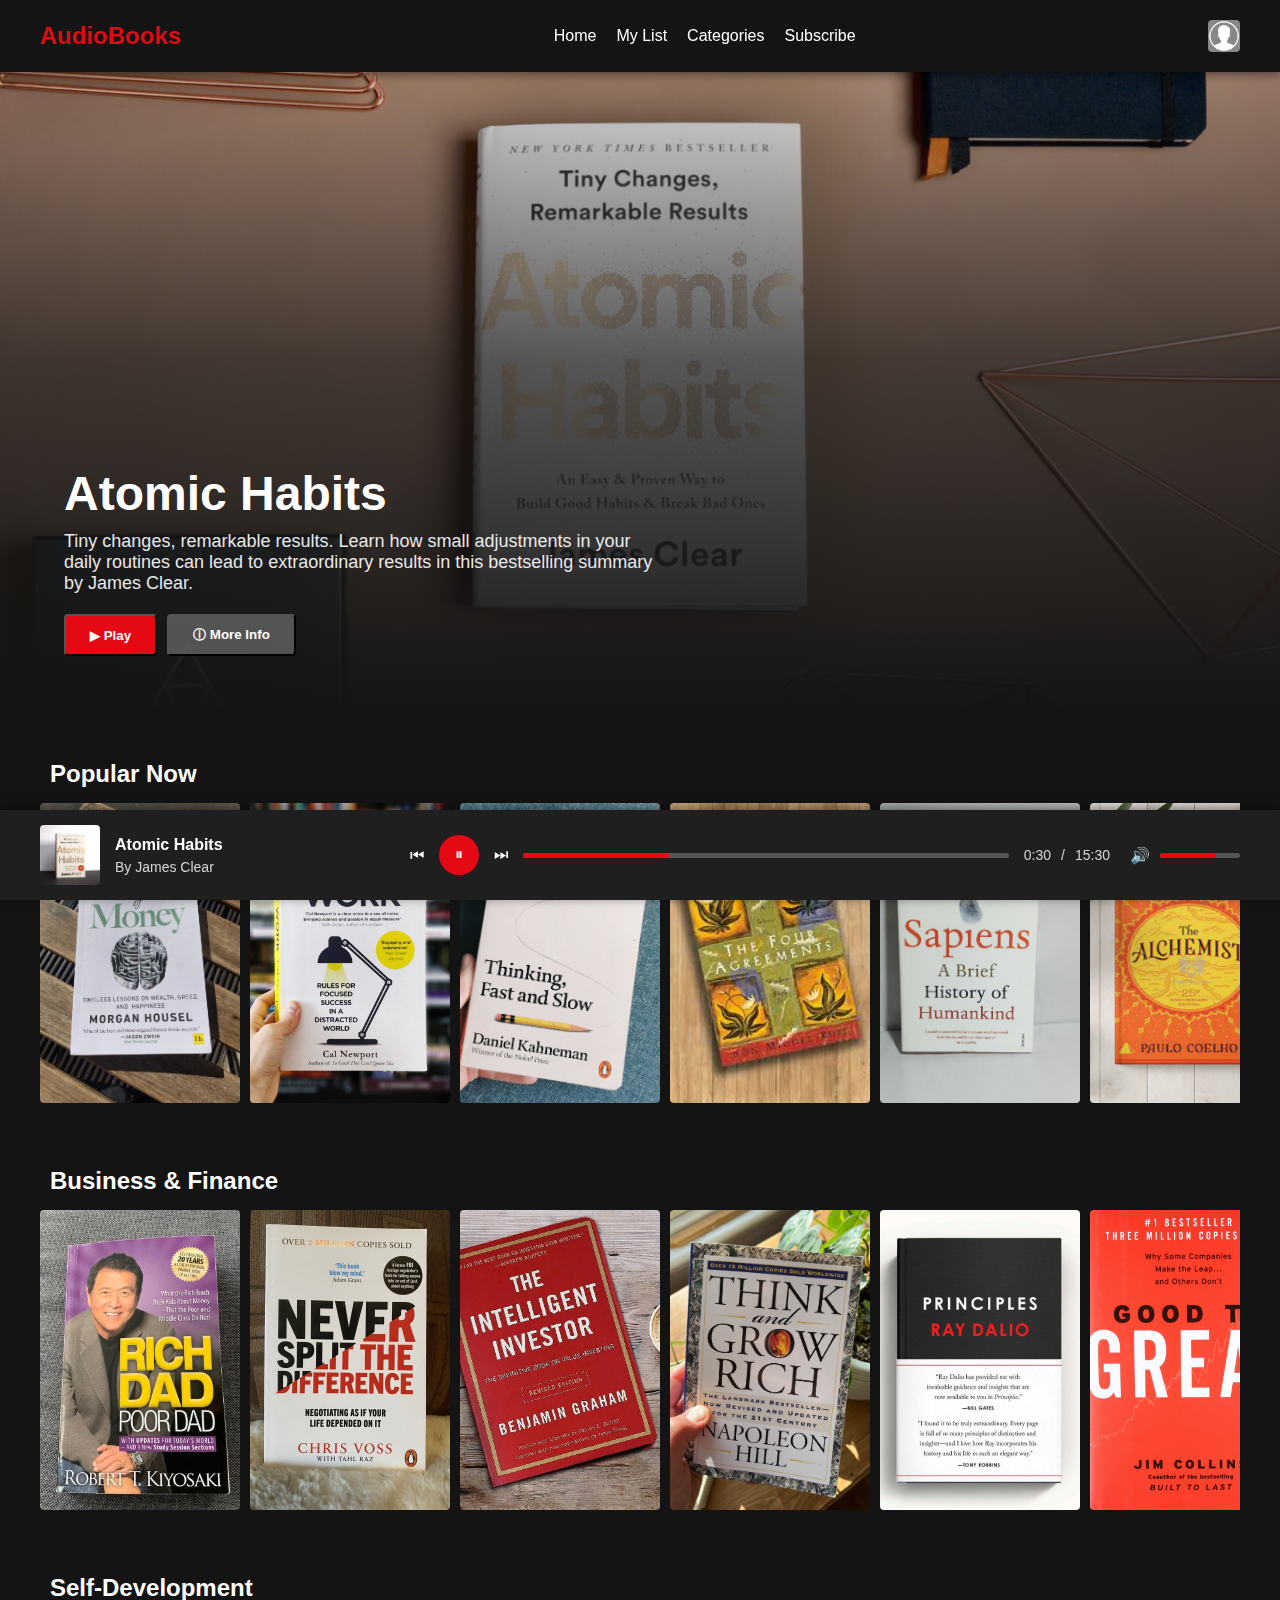
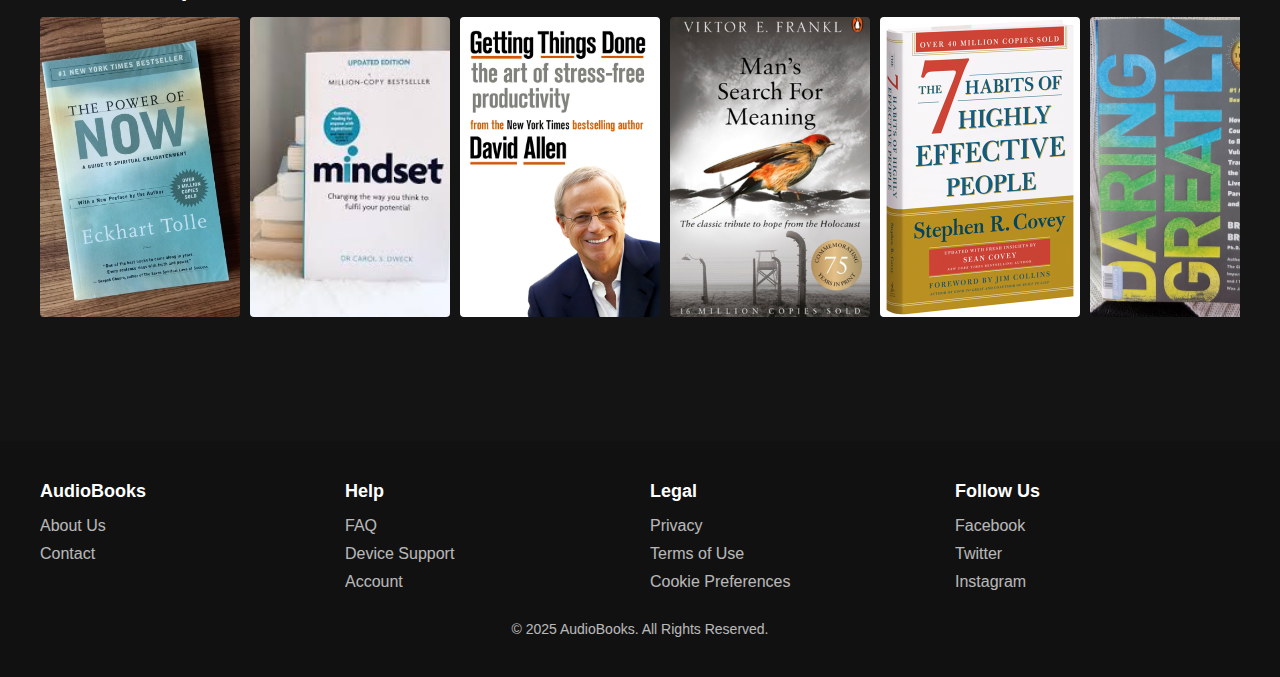
==== commit ddaedc5b: "Update index.html" ====
--- a/index.html
+++ b/index.html
@@ -751,7 +751,7 @@
                 <li><a href="">Home</a></li>
                 <li><a href="">My List</a></li>
                 <li><a href="">Categories</a></li>
-                <li><a href="">New &amp; Popular</a></li>
+                <li><a href="">Subscribe</a></li>
             </ul>
         </nav>
         <div class="profile">
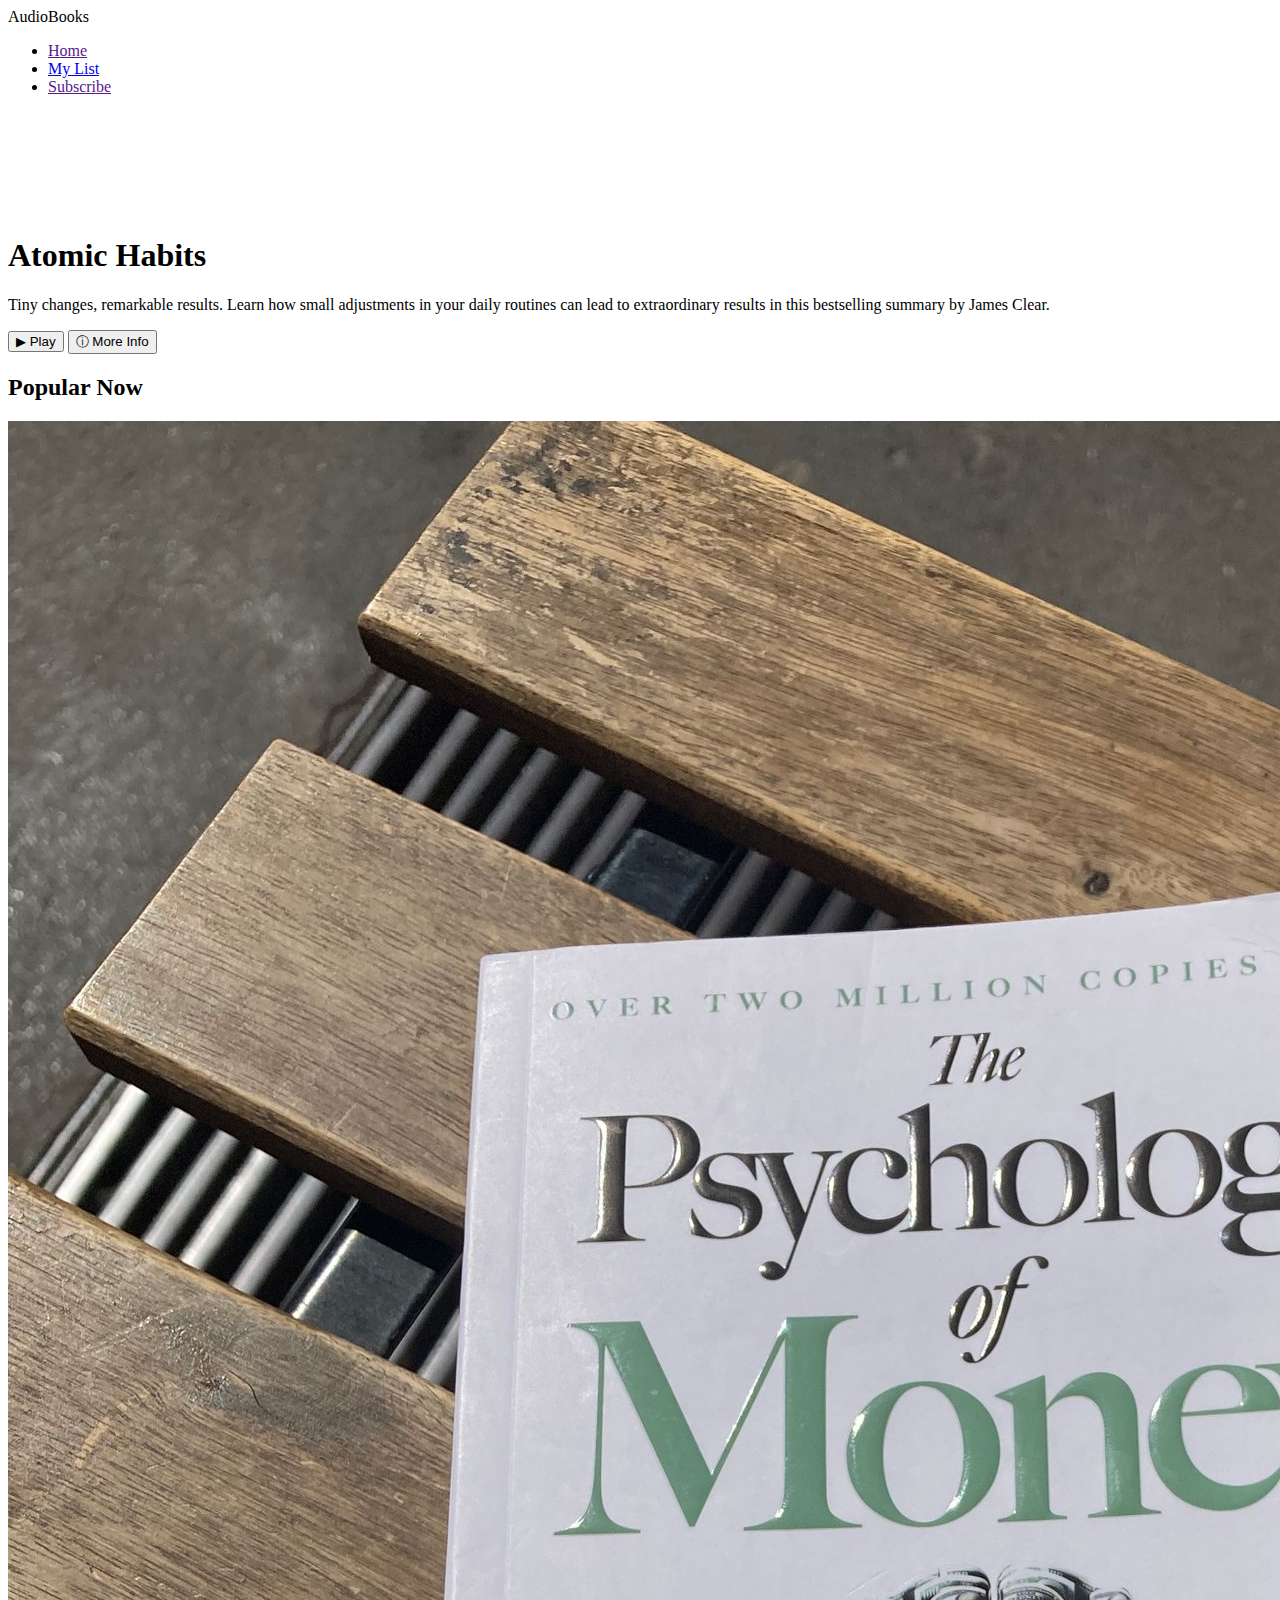
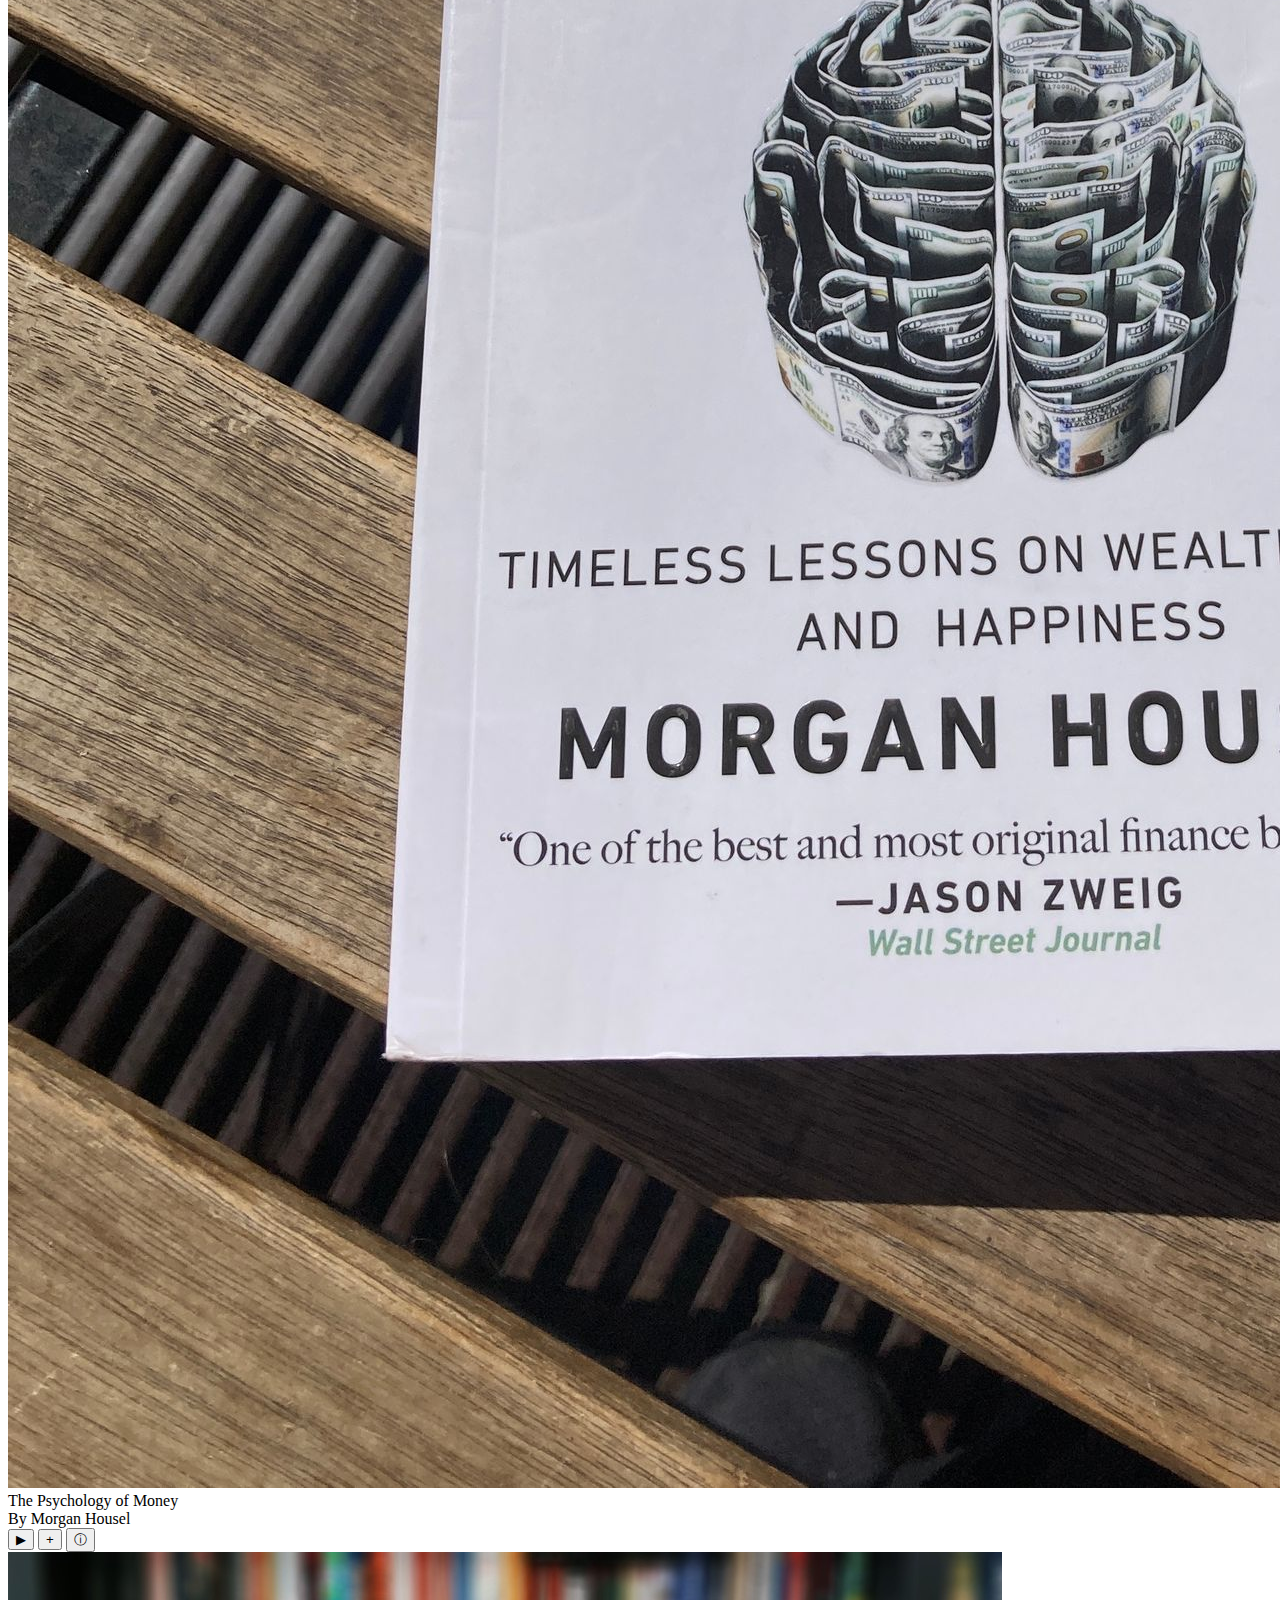
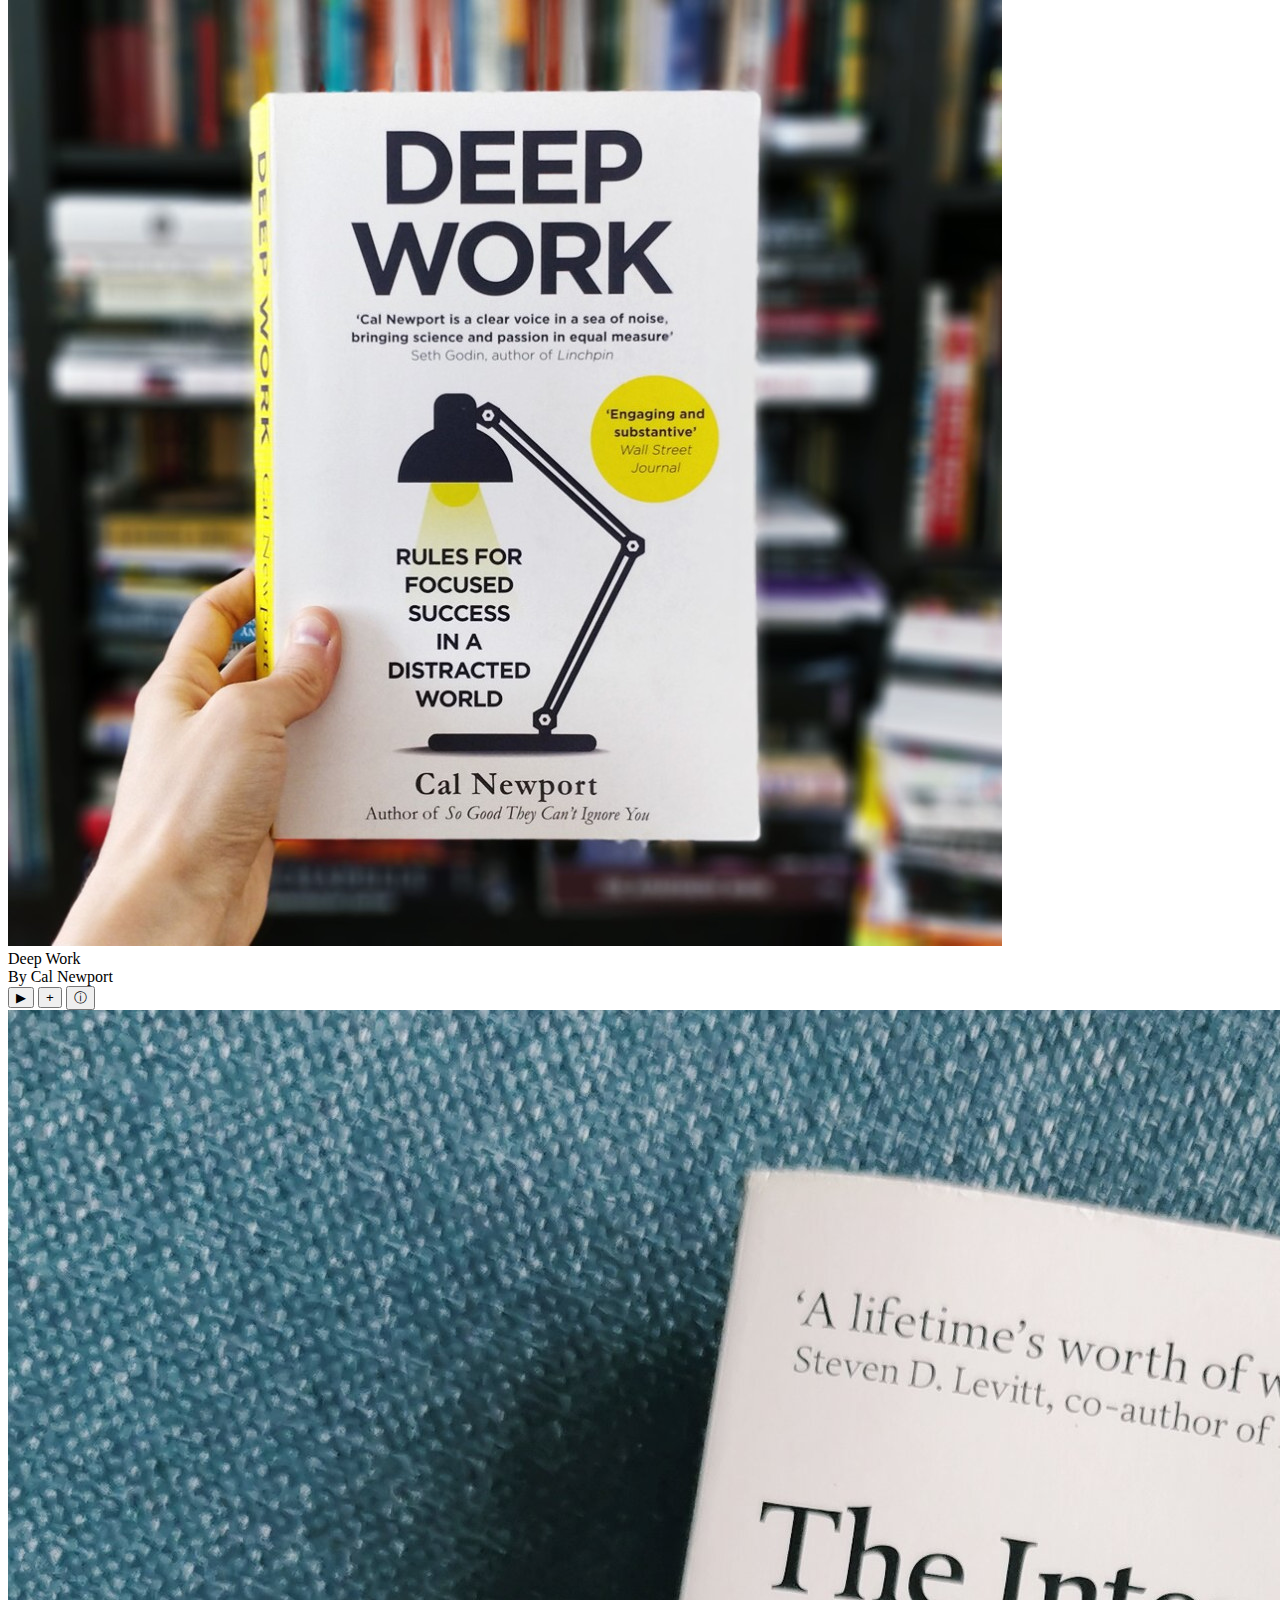
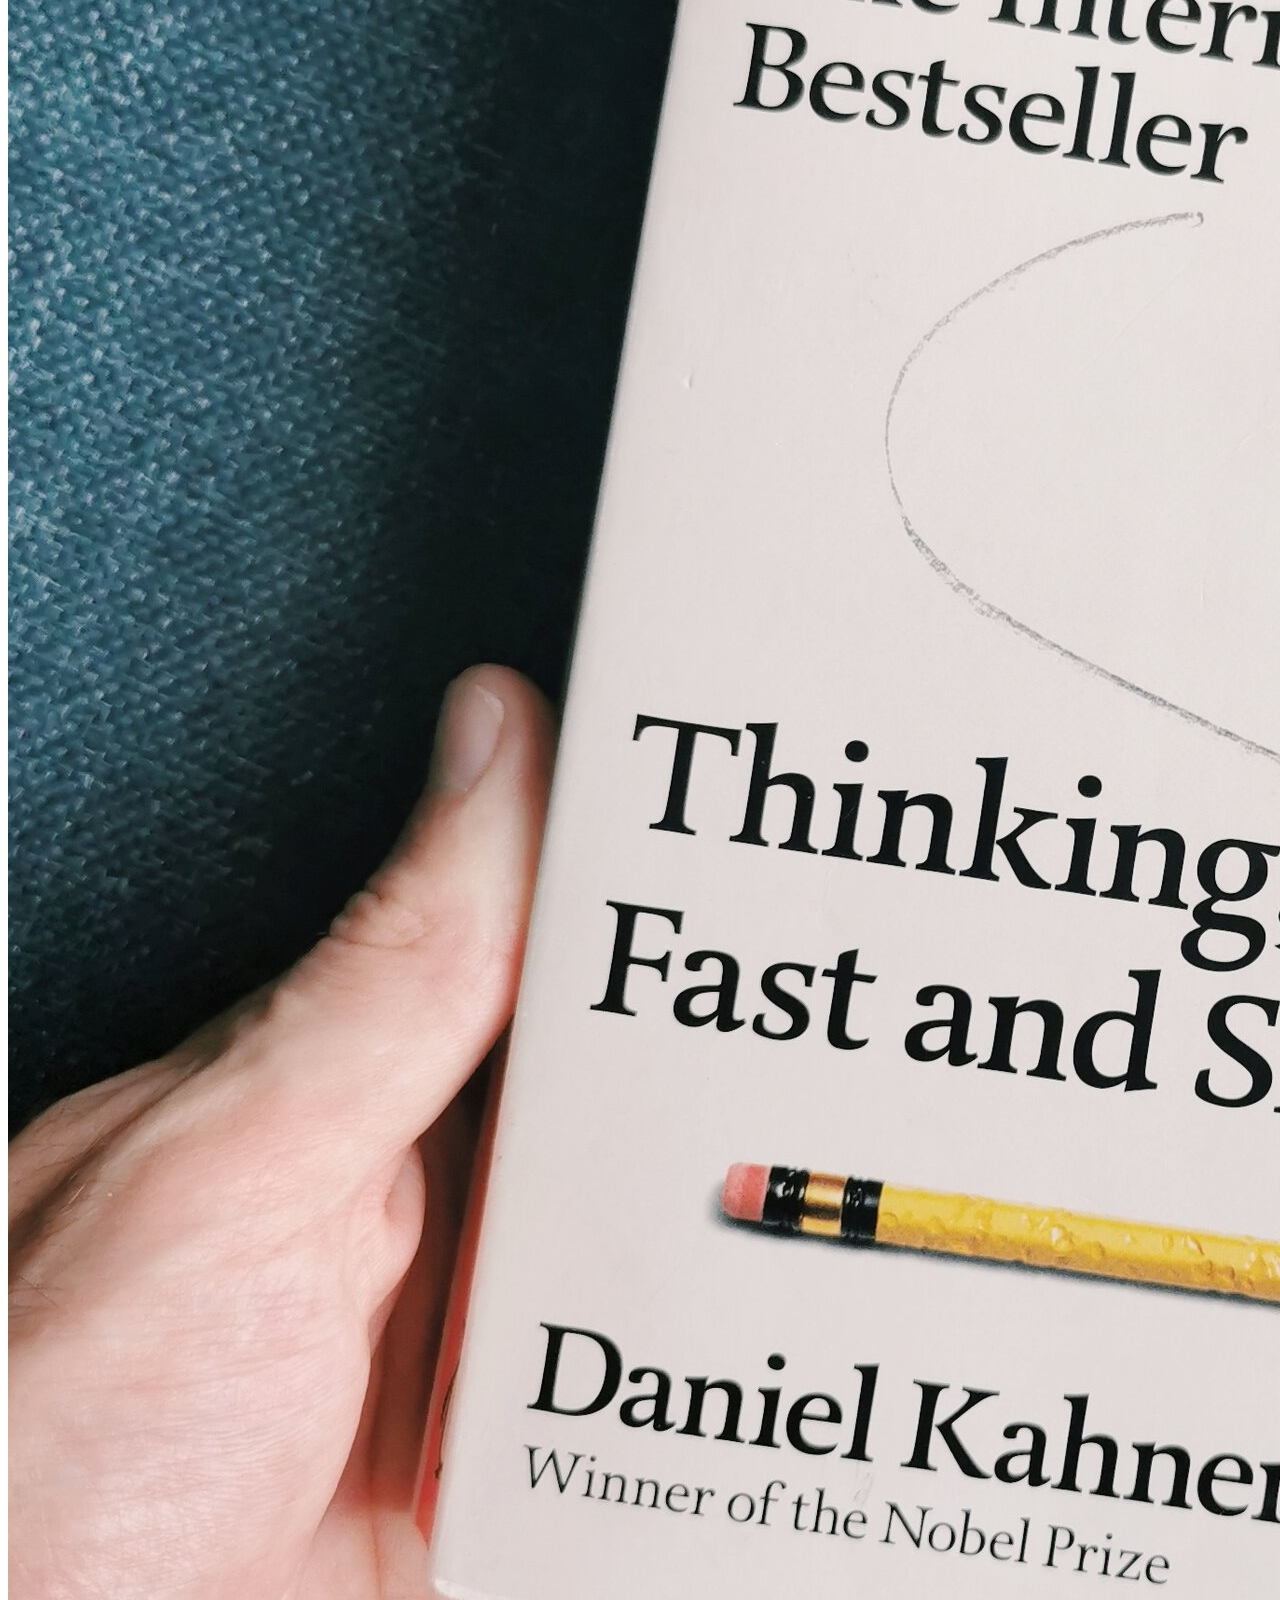
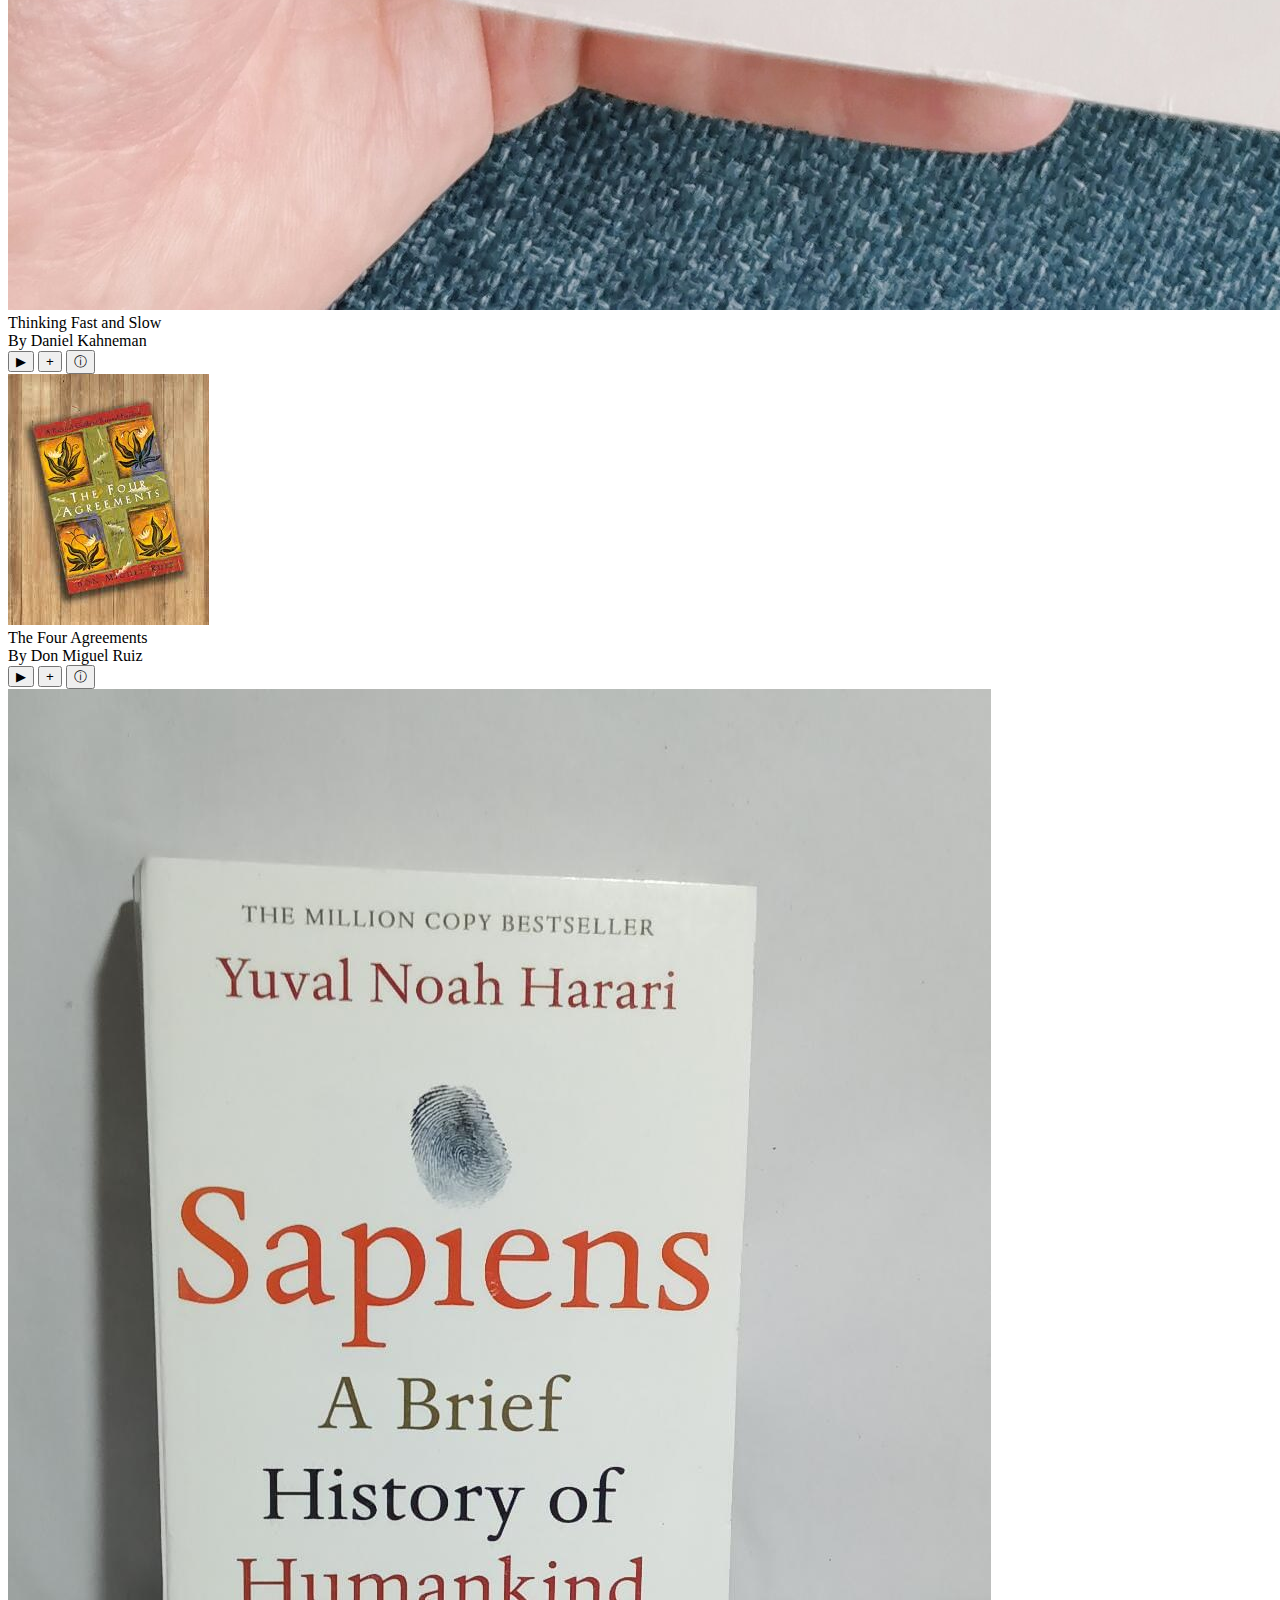
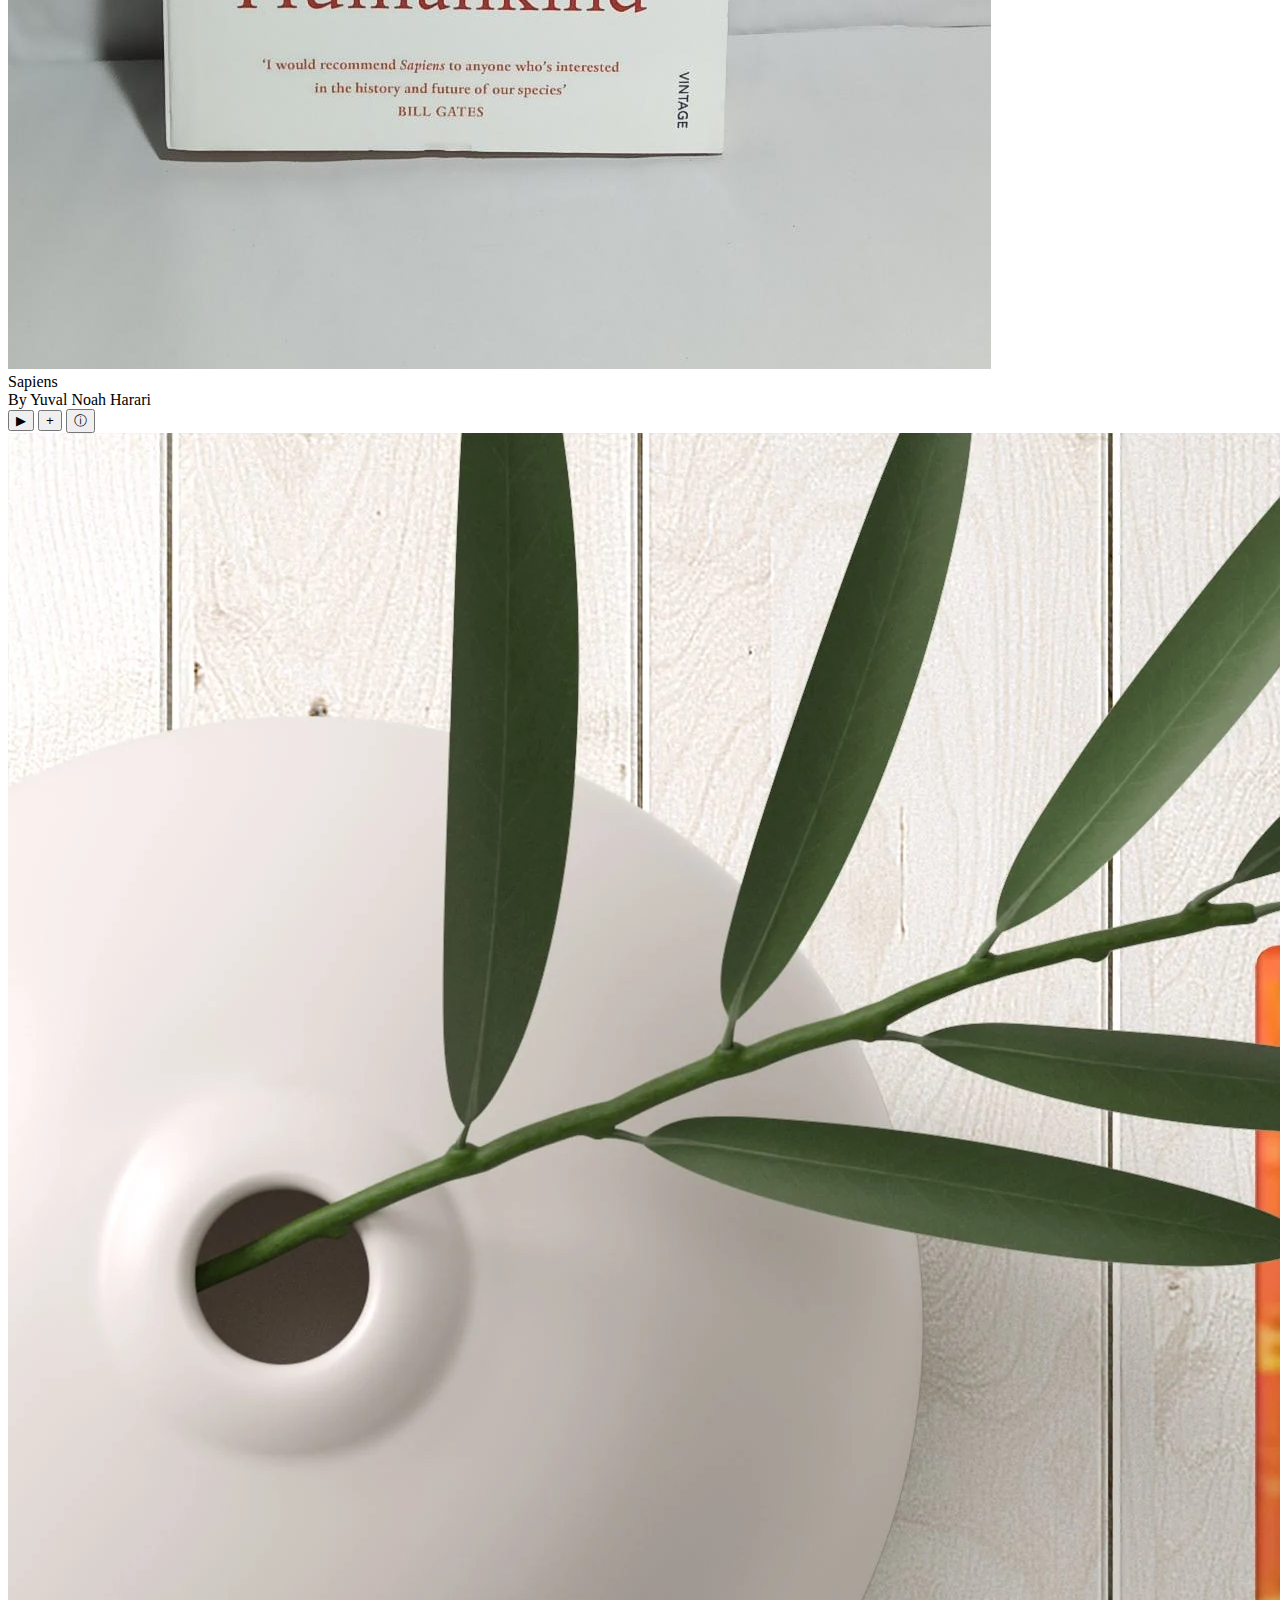
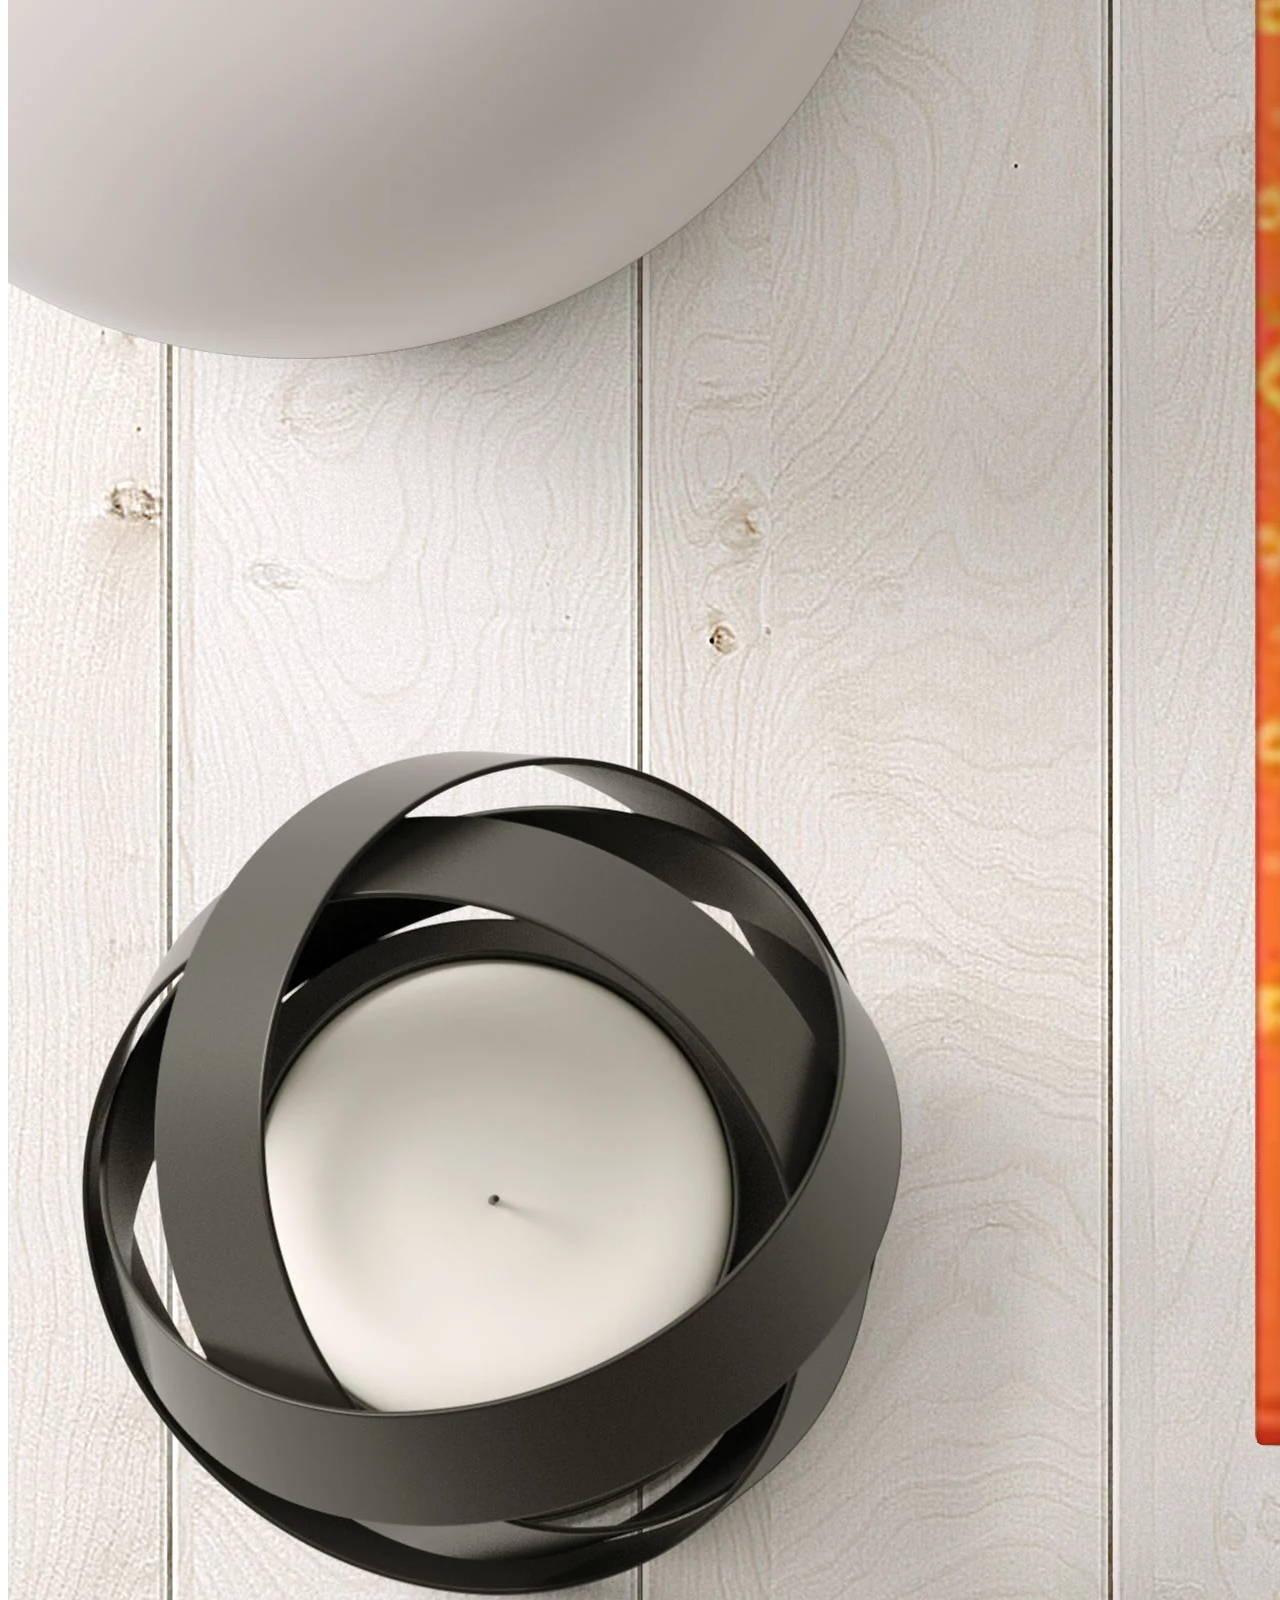
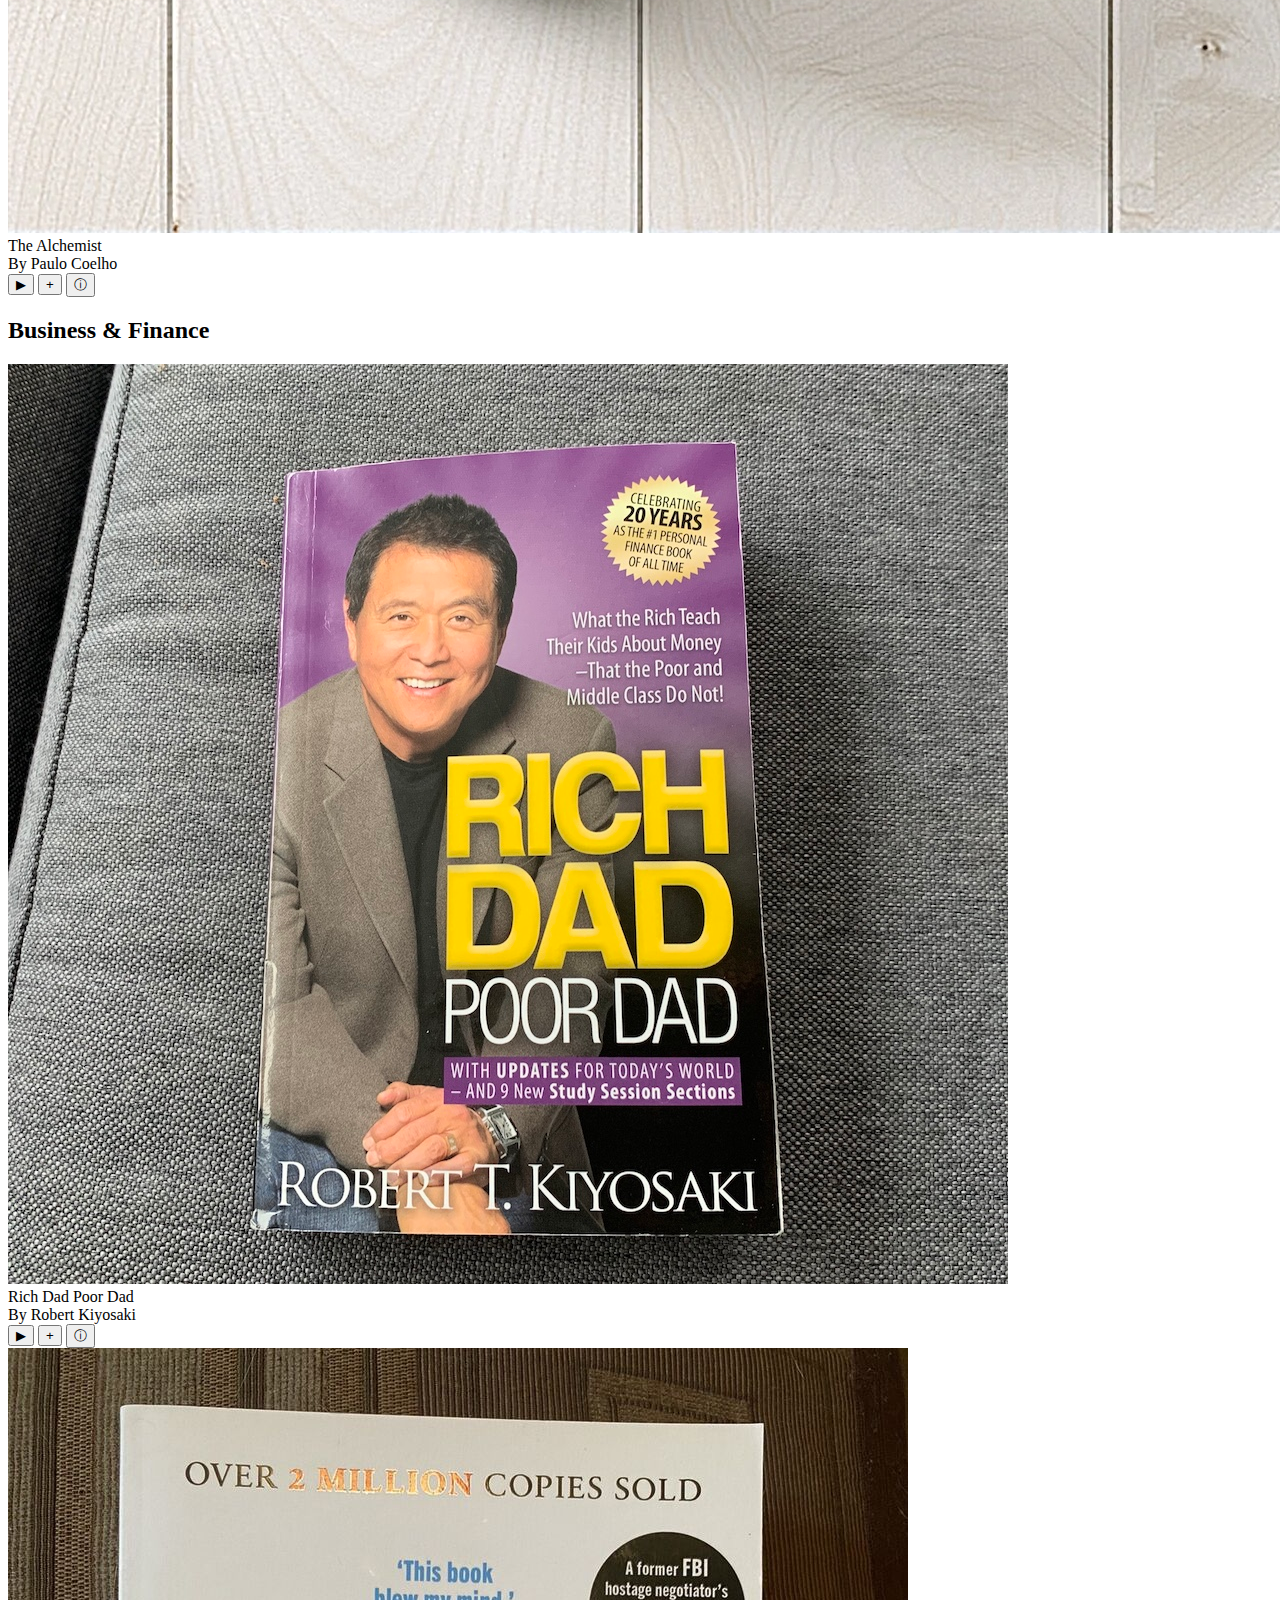
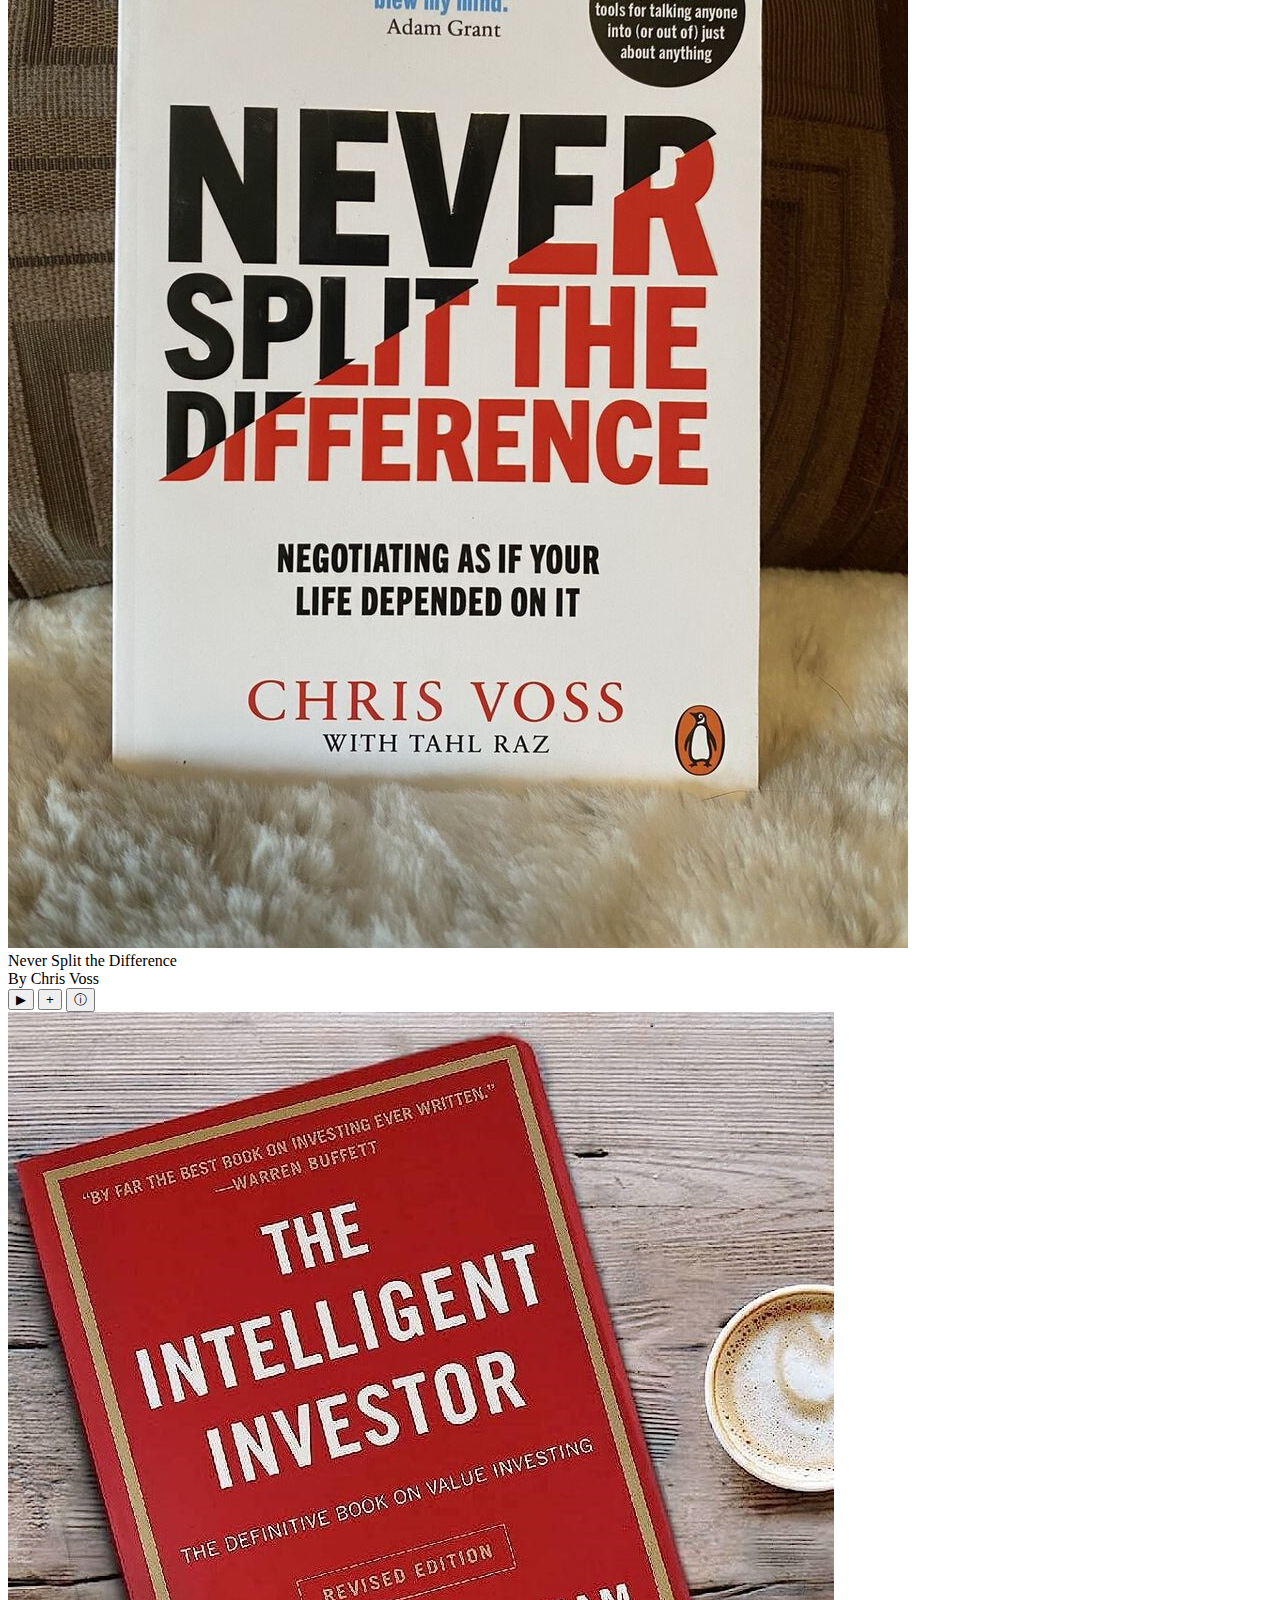
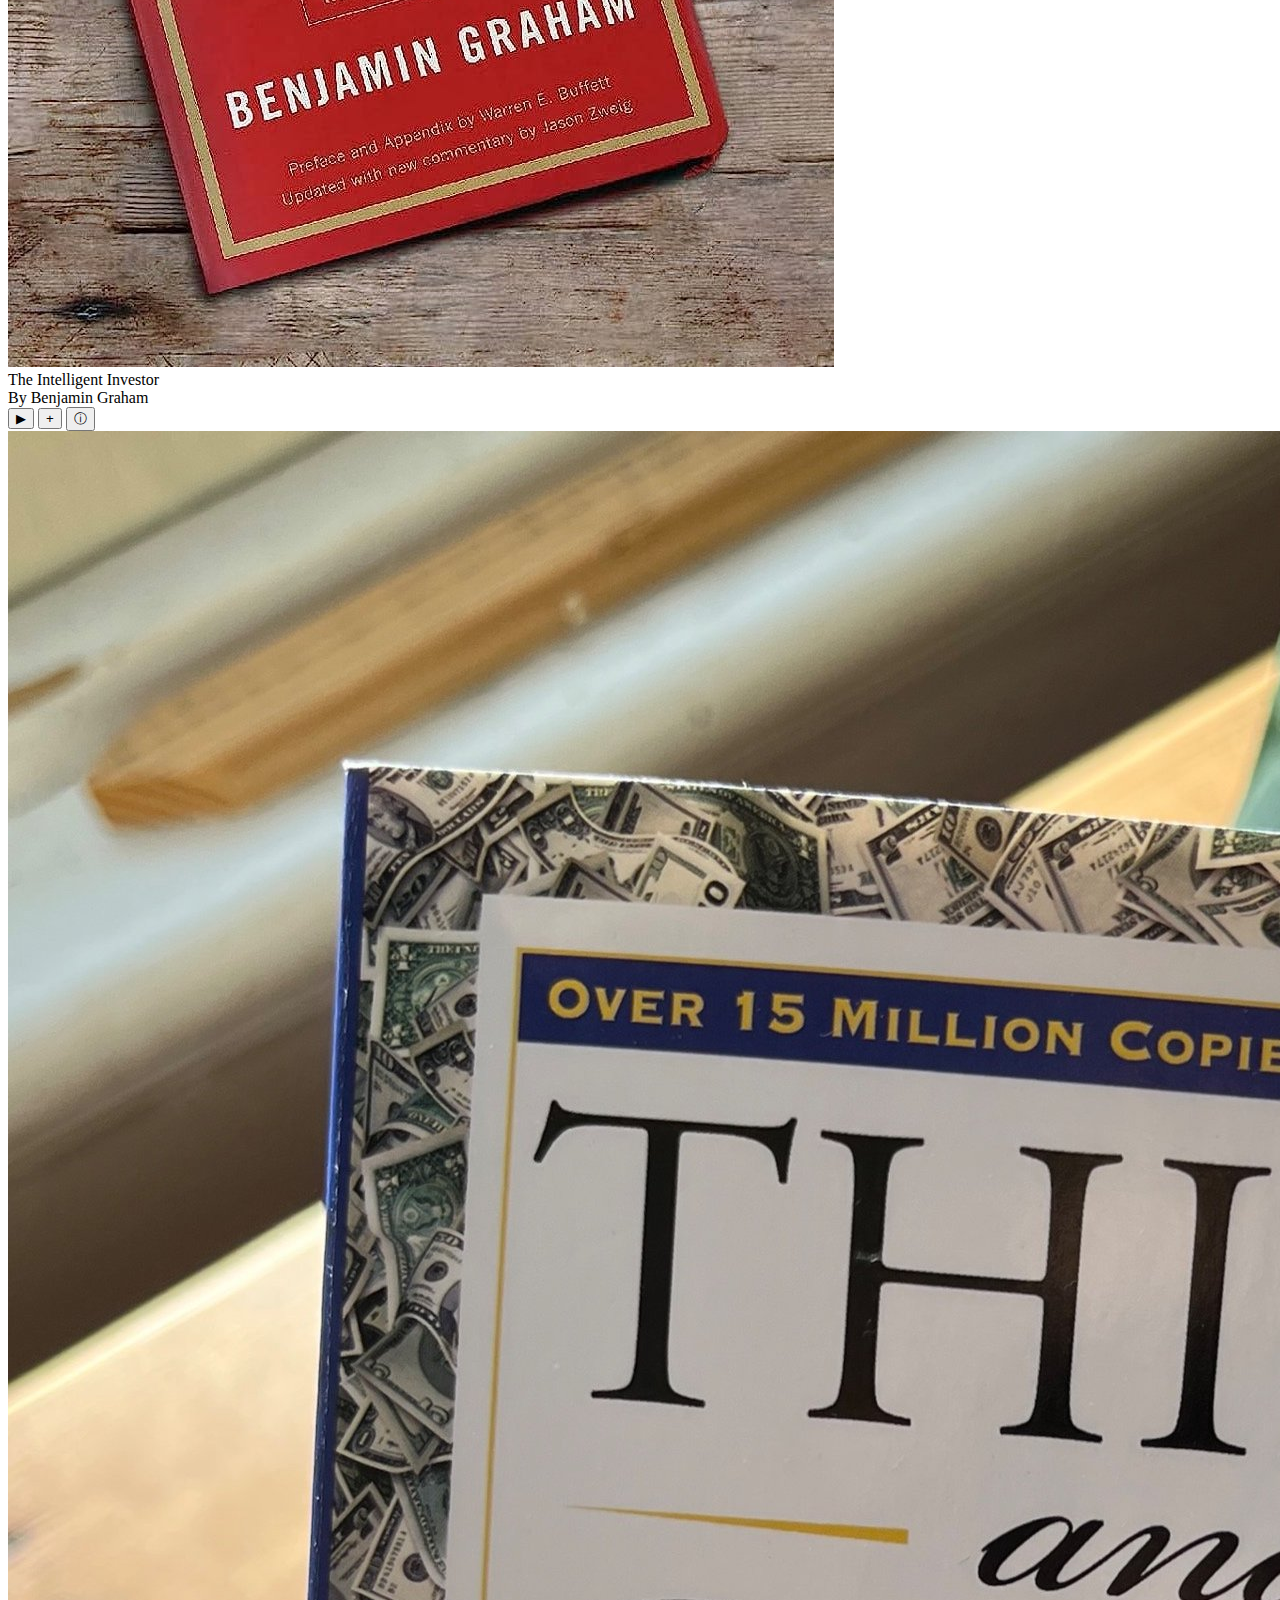
==== commit cc2a3d2f: "Update index.html" ====
--- a/index.html
+++ b/index.html
@@ -1,1183 +1,462 @@
 <!DOCTYPE html>
-<html lang="en"><head><meta http-equiv="Content-Type" content="text/html; charset=UTF-8">
+
+<html lang="en">
+    <head>
+        <meta content="text/html; charset=utf-8" http-equiv="Content-Type"/>
+        <meta content="width=device-width, initial-scale=1.0" name="viewport"/>
+        <title>AudioBooks - Your Netflix for Book Summaries</title>
+        <link rel="stylesheet" href="style.css">
+</head>
     
-    <meta name="viewport" content="width=device-width, initial-scale=1.0">
-    <title>AudioBooks - Your Netflix for Book Summaries</title>
-    <style>
-        /* General Styles */
-        * {
-            margin: 0;
-            padding: 0;
-            box-sizing: border-box;
-            font-family: 'Arial', sans-serif;
-        }
-        
-        body {
-            background-color: #141414;
-            color: #fff;
-            overflow-x: hidden;
-        }
-        
-        /* Modal Styles */
-        .modal {
-            display: none;
-            position: fixed;
-            z-index: 1000;
-            left: 0;
-            top: 0;
-            width: 100%;
-            height: 100%;
-            background-color: rgba(0, 0, 0, 0.85);
-            justify-content: center;
-            align-items: center;
-            overflow-y: auto;
-        }
-        
-        .modal-content {
-            background-color: #181818;
-            margin: auto;
-            width: 85%;
-            max-width: 1000px;
-            border-radius: 6px;
-            position: relative;
-            animation: modalFadeIn 0.3s ease;
-            max-height: 90vh;
-            overflow-y: auto;
-        }
-        
-        @keyframes modalFadeIn {
-            from {opacity: 0; transform: translateY(20px);}
-            to {opacity: 1; transform: translateY(0);}
-        }
-        
-        .close-modal {
-            position: absolute;
-            top: 15px;
-            right: 20px;
-            color: white;
-            font-size: 28px;
-            font-weight: bold;
-            cursor: pointer;
-            z-index: 10;
-        }
-        
-        .book-details-container {
-            padding: 30px;
-        }
-        
-        .book-details-top {
-            display: flex;
-            gap: 30px;
-            margin-bottom: 30px;
-        }
-        
-        .book-details-image {
-            flex: 0 0 250px;
-        }
-        
-        .book-details-image img {
-            width: 100%;
-            border-radius: 4px;
-            box-shadow: 0 5px 15px rgba(0, 0, 0, 0.5);
-        }
-        
-        .book-details-info {
-            flex: 1;
-        }
-        
-        .book-details-info h2 {
-            font-size: 32px;
-            margin-bottom: 10px;
-        }
-        
-        .book-metadata {
-            display: flex;
-            gap: 15px;
-            margin-bottom: 15px;
-            color: #a3a3a3;
-        }
-        
-        .summary {
-            font-size: 18px;
-            line-height: 1.6;
-            margin-bottom: 20px;
-        }
-        
-        .details-buttons {
-            display: flex;
-            gap: 10px;
-            margin-bottom: 20px;
-        }
-        
-        .btn-secondary-outline {
-            background-color: transparent;
-            border: 1px solid #fff;
-            color: white;
-            padding: 10px 24px;
-            border-radius: 4px;
-            font-weight: bold;
-            cursor: pointer;
-            transition: all 0.3s ease;
-            display: flex;
-            align-items: center;
-            justify-content: center;
-            gap: 8px;
-        }
-        
-        .btn-secondary-outline:hover {
-            background-color: rgba(255, 255, 255, 0.1);
-        }
-        
-        .book-tags {
-            display: flex;
-            flex-wrap: wrap;
-            gap: 10px;
-        }
-        
-        .book-tags span {
-            background-color: rgba(255, 255, 255, 0.1);
-            padding: 5px 12px;
-            border-radius: 4px;
-            font-size: 14px;
-        }
-        
-        .book-details-bottom {
-            padding-top: 20px;
-            border-top: 1px solid #333;
-        }
-        
-        .book-details-tabs {
-            display: flex;
-            gap: 20px;
-            margin-bottom: 20px;
-            border-bottom: 1px solid #333;
-            padding-bottom: 10px;
-        }
-        
-        .tab-button {
-            background: none;
-            border: none;
-            color: #a3a3a3;
-            font-size: 16px;
-            font-weight: bold;
-            cursor: pointer;
-            padding: 5px 0;
-            transition: color 0.3s ease;
-        }
-        
-        .tab-button:hover {
-            color: #fff;
-        }
-        
-        .tab-button.active {
-            color: #fff;
-            border-bottom: 2px solid #e50914;
-        }
-        
-        .tab-pane {
-            display: none;
-        }
-        
-        .tab-pane.active {
-            display: block;
-            animation: fadeIn 0.3s ease;
-        }
-        
-        @keyframes fadeIn {
-            from {opacity: 0;}
-            to {opacity: 1;}
-        }
-        
-        .tab-pane h3 {
-            margin-bottom: 15px;
-            font-size: 22px;
-        }
-        
-        .tab-pane p {
-            margin-bottom: 15px;
-            line-height: 1.6;
-        }
-        
-        .tab-pane ul {
-            list-style-position: inside;
-            margin-bottom: 20px;
-        }
-        
-        .tab-pane ul li {
-            margin-bottom: 10px;
-            line-height: 1.6;
-        }
-        
-        .chapter-list {
-            display: flex;
-            flex-direction: column;
-            gap: 15px;
-        }
-        
-        .chapter-item {
-            display: flex;
-            justify-content: space-between;
-            align-items: center;
-            padding: 15px;
-            background-color: #232323;
-            border-radius: 4px;
-            transition: background-color 0.3s ease;
-        }
-        
-        .chapter-item:hover {
-            background-color: #333;
-        }
-        
-        .chapter-info h4 {
-            margin-bottom: 5px;
-        }
-        
-        .chapter-info p {
-            color: #a3a3a3;
-            margin-bottom: 0;
-        }
-        
-        .chapter-play {
-            width: 32px;
-            height: 32px;
-            border-radius: 50%;
-            border: none;
-            background-color: #e50914;
-            color: white;
-            cursor: pointer;
-            display: flex;
-            align-items: center;
-            justify-content: center;
-        }
-        
-        .similar-books {
-            display: flex;
-            gap: 20px;
-            overflow-x: auto;
-            padding-bottom: 20px;
-        }
-        
-        .similar-book-item {
-            flex: 0 0 auto;
-            width: 150px;
-        }
-        
-        .similar-book-item img {
-            width: 100%;
-            border-radius: 4px;
-            margin-bottom: 10px;
-        }
-        
-        .similar-book-item h4 {
-            font-size: 16px;
-            margin-bottom: 5px;
-        }
-        
-        .similar-book-item p {
-            color: #a3a3a3;
-            font-size: 14px;
-            margin-bottom: 0;
-        }
-        
-        /* Media Queries for Modal */
-        @media (max-width: 768px) {
-            .modal-content {
-                width: 95%;
-            }
-            
-            .book-details-top {
-                flex-direction: column;
-            }
-            
-            .book-details-image {
-                flex: 0 0 auto;
-                width: 200px;
-                margin: 0 auto 20px;
-            }
-            
-            .similar-book-item {
-                width: 120px;
-            }
-        }
-        
-        a {
-            text-decoration: none;
-            color: #fff;
-        }
-        
-        /* Header Styles */
-        header {
-            position: fixed;
-            top: 0;
-            width: 100%;
-            padding: 20px 40px;
-            display: flex;
-            justify-content: space-between;
-            align-items: center;
-            z-index: 100;
-            transition: background-color 0.3s ease;
-        }
-        
-        header.scrolled {
-            background-color: #141414;
-            box-shadow: 0 2px 10px rgba(0, 0, 0, 0.5);
-        }
-        
-        .logo {
-            font-size: 24px;
-            font-weight: bold;
-            color: #e50914;
-        }
-        
-        nav ul {
-            display: flex;
-            list-style: none;
-        }
-        
-        nav ul li {
-            margin-left: 20px;
-        }
-        
-        nav ul li a {
-            font-size: 16px;
-            transition: color 0.3s ease;
-        }
-        
-        nav ul li a:hover {
-            color: #e50914;
-        }
-        
-        .profile {
-            width: 32px;
-            height: 32px;
-            background-color: #888;
-            border-radius: 4px;
-            cursor: pointer;
-            overflow: hidden;
-        }
-        
-        .profile img {
-            width: 100%;
-            height: 100%;
-            object-fit: cover;
-        }
-        
-        /* Hero Banner Styles */
-        .hero-banner {
-            position: relative;
-            height: 80vh;
-            width: 100%;
-            background: linear-gradient(to bottom, rgba(20, 20, 20, 0) 0%, rgba(20, 20, 20, 0.7) 50%, rgba(20, 20, 20, 1) 100%), url('images/Atomic-Habits-Banners.png') center/cover no-repeat;
-            display: flex;
-            flex-direction: column;
-            justify-content: flex-end;
-            padding: 0 5% 5%;
-            margin-bottom: 20px;
-        }
-        
-        .hero-content {
-            max-width: 600px;
-        }
-        
-        .hero-content h1 {
-            font-size: 48px;
-            margin-bottom: 10px;
-        }
-        
-        .hero-content p {
-            font-size: 18px;
-            margin-bottom: 20px;
-            opacity: 0.9;
-        }
-        
-        .hero-buttons {
-            display: flex;
-            gap: 10px;
-        }
-        
-        .btn {
-            padding: 10px 24px;
-            border-radius: 4px;
-            font-weight: bold;
-            cursor: pointer;
-            transition: background-color 0.3s ease;
-            display: flex;
-            align-items: center;
-            justify-content: center;
-            gap: 8px;
-        }
-        
-        .btn-primary {
-            background-color: #e50914;
-            color: white;
-        }
-        
-        .btn-primary:hover {
-            background-color: #f40612;
-        }
-        
-        .btn-secondary {
-            background-color: rgba(109, 109, 110, 0.7);
-            color: white;
-        }
-        
-        .btn-secondary:hover {
-            background-color: rgba(109, 109, 110, 0.9);
-        }
-        
-        /* Main Content Styles */
-        .content {
-            padding: 20px 40px;
-        }
-        
-        .category {
-            margin-bottom: 40px;
-        }
-        
-        .category h2 {
-            font-size: 24px;
-            margin-bottom: 15px;
-            padding-left: 10px;
-        }
-        
-        .book-row {
-            display: flex;
-            overflow-x: auto;
-            gap: 10px;
-            padding-bottom: 20px;
-        }
-        
-        .book-row::-webkit-scrollbar {
-            height: 5px;
-        }
-        
-        .book-row::-webkit-scrollbar-track {
-            background: #141414;
-        }
-        
-        .book-row::-webkit-scrollbar-thumb {
-            background: #888;
-            border-radius: 5px;
-        }
-        
-        .book-item {
-            flex: 0 0 auto;
-            width: 200px;
-            position: relative;
-            transition: transform 0.3s ease, z-index 0.3s ease;
-            cursor: pointer;
-        }
-        
-        .book-item:hover {
-            transform: scale(1.1);
-            z-index: 10;
-        }
-        
-        .book-cover {
-            width: 100%;
-            height: 300px;
-            border-radius: 4px;
-            object-fit: cover;
-        }
-        
-        .book-info {
-            position: absolute;
-            bottom: 0;
-            left: 0;
-            width: 100%;
-            padding: 60px 10px 10px 10px;
-            background: linear-gradient(to top, rgba(0, 0, 0, 0.9) 0%, rgba(0, 0, 0, 0) 100%);
-            opacity: 0;
-            transition: opacity 0.3s ease;
-            border-radius: 0 0 4px 4px;
-        }
-        
-        .book-item:hover .book-info {
-            opacity: 1;
-        }
-        
-        .book-title {
-            font-size: 16px;
-            font-weight: bold;
-            margin-bottom: 5px;
-        }
-        
-        .book-author {
-            font-size: 14px;
-            opacity: 0.8;
-            margin-bottom: 10px;
-        }
-        
-        .book-controls {
-            display: flex;
-            gap: 5px;
-        }
-        
-        .book-controls button {
-            width: 32px;
-            height: 32px;
-            border-radius: 50%;
-            border: none;
-            background-color: #e50914;
-            color: white;
-            cursor: pointer;
-            display: flex;
-            align-items: center;
-            justify-content: center;
-        }
-        
-        /* Footer Styles */
-        footer {
-            padding: 40px;
-            background-color: #111;
-            margin-top: 40px;
-        }
-        
-        .footer-content {
-            display: flex;
-            justify-content: space-between;
-            flex-wrap: wrap;
-            gap: 20px;
-            max-width: 1200px;
-            margin: 0 auto;
-        }
-        
-        .footer-column {
-            flex: 1;
-            min-width: 200px;
-        }
-        
-        .footer-column h3 {
-            margin-bottom: 15px;
-            font-size: 18px;
-        }
-        
-        .footer-column ul {
-            list-style: none;
-        }
-        
-        .footer-column ul li {
-            margin-bottom: 10px;
-        }
-        
-        .footer-column ul li a {
-            opacity: 0.7;
-            transition: opacity 0.3s ease;
-        }
-        
-        .footer-column ul li a:hover {
-            opacity: 1;
-        }
-        
-        .copyright {
-            text-align: center;
-            padding: 20px 0 0;
-            opacity: 0.7;
-            font-size: 14px;
-        }
-        
-        /* Audio Player Styles */
-        .audio-player {
-            position: fixed;
-            bottom: 0;
-            left: 0;
-            width: 100%;
-            background-color: #1f1f1f;
-            padding: 15px 40px;
-            display: flex;
-            align-items: center;
-            gap: 20px;
-            transform: translateY(100%);
-            transition: transform 0.3s ease;
-            box-shadow: 0 -2px 10px rgba(0, 0, 0, 0.5);
-            z-index: 999;
-        }
-        
-        .audio-player.active {
-            transform: translateY(0);
-        }
-        
-        .now-playing {
-            display: flex;
-            align-items: center;
-            gap: 15px;
-            flex: 1;
-        }
-        
-        .now-playing-thumb {
-            width: 60px;
-            height: 60px;
-            border-radius: 4px;
-            object-fit: cover;
-        }
-        
-        .now-playing-info h4 {
-            font-size: 16px;
-            margin-bottom: 5px;
-        }
-        
-        .now-playing-info p {
-            font-size: 14px;
-            opacity: 0.8;
-        }
-        
-        .player-controls {
-            display: flex;
-            align-items: center;
-            gap: 15px;
-            flex: 2;
-        }
-        
-        .control-button {
-            background: none;
-            border: none;
-            color: white;
-            cursor: pointer;
-            font-size: 16px;
-            transition: transform 0.2s ease;
-        }
-        
-        .control-button:hover {
-            transform: scale(1.1);
-        }
-        
-        .play-button {
-            width: 40px;
-            height: 40px;
-            border-radius: 50%;
-            background-color: #e50914;
-            display: flex;
-            align-items: center;
-            justify-content: center;
-        }
-        
-        .progress-container {
-            flex: 1;
-            height: 5px;
-            background-color: #555;
-            border-radius: 5px;
-            cursor: pointer;
-            position: relative;
-        }
-        
-        .progress-bar {
-            height: 100%;
-            background-color: #e50914;
-            border-radius: 5px;
-            width: 30%;
-        }
-        
-        .time-display {
-            display: flex;
-            gap: 10px;
-            font-size: 14px;
-            opacity: 0.8;
-        }
-        
-        .volume-control {
-            display: flex;
-            align-items: center;
-            gap: 10px;
-        }
-        
-        .volume-slider {
-            width: 80px;
-            height: 5px;
-            background-color: #555;
-            border-radius: 5px;
-            position: relative;
-        }
-        
-        .volume-level {
-            height: 100%;
-            background-color: #e50914;
-            border-radius: 5px;
-            width: 70%;
-        }
-        
-        /* Responsive Styles */
-        @media (max-width: 768px) {
-            header {
-                padding: 15px 20px;
-            }
-            
-            nav ul {
-                display: none;
-            }
-            
-            .hero-banner {
-                height: 60vh;
-                padding: 0 20px 20px;
-            }
-            
-            .hero-content h1 {
-                font-size: 32px;
-            }
-            
-            .content {
-                padding: 15px 20px;
-            }
-            
-            .book-item {
-                width: 150px;
-            }
-            
-            .book-cover {
-                height: 225px;
-            }
-            
-            .audio-player {
-                padding: 10px 20px;
-                flex-wrap: wrap;
-            }
-            
-            .player-controls {
-                flex: 1 0 100%;
-                order: 3;
-                margin-top: 10px;
-            }
-            
-            .volume-control {
-                display: none;
-            }
-        }
-    </style>
-</head>
 <body style="overflow: auto;">
-    <header id="header" class="scrolled">
+    <header class="scrolled" id="header">
         <div class="logo">AudioBooks</div>
-        <nav>
-            <ul>
-                <li><a href="">Home</a></li>
-                <li><a href="">My List</a></li>
-                <li><a href="">Categories</a></li>
-                <li><a href="">Subscribe</a></li>
-            </ul>
-        </nav>
+            <nav>
+                <ul>
+                    <li><a href="">Home</a></li>
+                    <li><a href="my-list.html">My List</a>
+                    <!--</li><li><a href="">Categories</a></li>-->
+                    <li><a href="">Subscribe</a></li>
+                </ul>
+            </nav>
         <div class="profile">
-            <img src="icons/icons8-user-100.png" alt="Profile">
+            <img alt="Profile" src="icons/icons8-user-100.png"/>
         </div>
     </header>
-    
-    <div class="hero-banner">
+        <div class="hero-banner">
         <div class="hero-content">
             <h1>Atomic Habits</h1>
             <p>Tiny changes, remarkable results. Learn how small adjustments in your daily routines can lead to extraordinary results in this bestselling summary by James Clear.</p>
             <div class="hero-buttons">
-                <button class="btn btn-primary" onclick="toggleAudioPlayer()">▶ Play</button>
-                <button class="btn btn-secondary" onclick="openBookDetails()">ⓘ More Info</button>
-            </div>
+<button class="btn btn-primary" onclick="toggleAudioPlayer()">▶ Play</button>
+<button class="btn btn-secondary" onclick="openBookDetails()">ⓘ More Info</button>
+</div>
         </div>
     </div>
+        
+
+<div class="category">
+<h2>Popular Now</h2>
+<div class="book-row">
+<div class="book-item" data-book-id="the-psychology-of-money" onclick="toggleAudioPlayer()">
+<img alt="Book Cover" class="book-cover" src="images/the-psychology-of-money.jpeg"/>
+<div class="book-info">
+<div class="book-title">The Psychology of Money</div>
+<div class="book-author">By Morgan Housel</div>
+<div class="book-controls">
+<button>▶</button>
+<button class="add-btn">+</button>
+<button class="btn btn-secondary" onclick="openBookDetails()">ⓘ</button>
     
-    <div class="content">
-        <div class="category">
-            <h2>Popular Now</h2>
-            <div class="book-row">
-                <div class="book-item" onclick="toggleAudioPlayer()">
-                    <img src="images/the-psychology-of-money.jpeg" alt="Book Cover" class="book-cover">
-                    <div class="book-info">
-                        <div class="book-title">The Psychology of Money</div>
-                        <div class="book-author">By Morgan Housel</div>
-                        <div class="book-controls">
-                            <button>▶</button>
-                            <button>+</button>
-                        </div>
-                    </div>
-                </div>
-                <div class="book-item" onclick="toggleAudioPlayer()">
-                    <img src="images/deep-work.jpg" alt="Book Cover" class="book-cover">
-                    <div class="book-info">
-                        <div class="book-title">Deep Work</div>
-                        <div class="book-author">By Cal Newport</div>
-                        <div class="book-controls">
-                            <button>▶</button>
-                            <button>+</button>
-                        </div>
-                    </div>
-                </div>
-                <div class="book-item" onclick="toggleAudioPlayer()">
-                    <img src="images/thinking-fast-and-slow.jpg" alt="Book Cover" class="book-cover">
-                    <div class="book-info">
-                        <div class="book-title">Thinking Fast and Slow</div>
-                        <div class="book-author">By Daniel Kahneman</div>
-                        <div class="book-controls">
-                            <button>▶</button>
-                            <button>+</button>
-                        </div>
-                    </div>
-                </div>
-                <div class="book-item" onclick="toggleAudioPlayer()">
-                    <img src="images/the-four-agreements.jpeg" alt="Book Cover" class="book-cover">
-                    <div class="book-info">
-                        <div class="book-title">The Four Agreements</div>
-                        <div class="book-author">By Don Miguel Ruiz</div>
-                        <div class="book-controls">
-                            <button>▶</button>
-                            <button>+</button>
-                        </div>
-                    </div>
-                </div>
-                <div class="book-item" onclick="toggleAudioPlayer()">
-                    <img src="images/sapiens.jpeg" alt="Book Cover" class="book-cover">
-                    <div class="book-info">
-                        <div class="book-title">Sapiens</div>
-                        <div class="book-author">By Yuval Noah Harari</div>
-                        <div class="book-controls">
-                            <button>▶</button>
-                            <button>+</button>
-                        </div>
-                    </div>
-                </div>
-                <div class="book-item" onclick="toggleAudioPlayer()">
-                    <img src="images/the-alchemist.webp" alt="Book Cover" class="book-cover">
-                    <div class="book-info">
-                        <div class="book-title">The Alchemist</div>
-                        <div class="book-author">By Paulo Coelho</div>
-                        <div class="book-controls">
-                            <button>▶</button>
-                            <button>+</button>
-                        </div>
-                    </div>
-                </div>
-            </div>
-        </div>
-        
-        <div class="category">
-            <h2>Business &amp; Finance</h2>
-            <div class="book-row">
-                <div class="book-item" onclick="toggleAudioPlayer()">
-                    <img src="images/rich-dad-poor-dad.jpg" alt="Book Cover" class="book-cover">
-                    <div class="book-info">
-                        <div class="book-title">Rich Dad Poor Dad</div>
-                        <div class="book-author">By Robert Kiyosaki</div>
-                        <div class="book-controls">
-                            <button>▶</button>
-                            <button>+</button>
-                        </div>
-                    </div>
-                </div>
-                <div class="book-item" onclick="toggleAudioPlayer()">
-                    <img src="images/never-split-the-difference.jpg" alt="Book Cover" class="book-cover">
-                    <div class="book-info">
-                        <div class="book-title">Never Split the Difference</div>
-                        <div class="book-author">By Chris Voss</div>
-                        <div class="book-controls">
-                            <button>▶</button>
-                            <button>+</button>
-                        </div>
-                    </div>
-                </div>
-                <div class="book-item" onclick="toggleAudioPlayer()">
-                    <img src="images/the-intelligent-investor.jpg" alt="Book Cover" class="book-cover">
-                    <div class="book-info">
-                        <div class="book-title">The Intelligent Investor</div>
-                        <div class="book-author">By Benjamin Graham</div>
-                        <div class="book-controls">
-                            <button>▶</button>
-                            <button>+</button>
-                        </div>
-                    </div>
-                </div>
-                <div class="book-item" onclick="toggleAudioPlayer()">
-                    <img src="images/Think-and-Grow-Rich.jpg" alt="Book Cover" class="book-cover">
-                    <div class="book-info">
-                        <div class="book-title">Think and Grow Rich</div>
-                        <div class="book-author">By Napoleon Hill</div>
-                        <div class="book-controls">
-                            <button>▶</button>
-                            <button>+</button>
-                        </div>
-                    </div>
-                </div>
-                <div class="book-item" onclick="toggleAudioPlayer()">
-                    <img src="images/principles.jpeg" alt="Book Cover" class="book-cover">
-                    <div class="book-info">
-                        <div class="book-title">Principles</div>
-                        <div class="book-author">By Ray Dalio</div>
-                        <div class="book-controls">
-                            <button>▶</button>
-                            <button>+</button>
-                        </div>
-                    </div>
-                </div>
-                <div class="book-item" onclick="toggleAudioPlayer()">
-                    <img src="images/good-to-great.jpeg" alt="Book Cover" class="book-cover">
-                    <div class="book-info">
-                        <div class="book-title">Good to Great</div>
-                        <div class="book-author">By Jim Collins</div>
-                        <div class="book-controls">
-                            <button>▶</button>
-                            <button>+</button>
-                        </div>
-                    </div>
-                </div>
-            </div>
-        </div>
-        
-        <div class="category">
-            <h2>Self-Development</h2>
-            <div class="book-row">
-                <div class="book-item" onclick="toggleAudioPlayer()">
-                    <img src="images/the-power-of-now.jpg" alt="Book Cover" class="book-cover">
-                    <div class="book-info">
-                        <div class="book-title">The Power of Now</div>
-                        <div class="book-author">By Eckhart Tolle</div>
-                        <div class="book-controls">
-                            <button>▶</button>
-                            <button>+</button>
-                        </div>
-                    </div>
-                </div>
-                <div class="book-item" onclick="toggleAudioPlayer()">
-                    <img src="images/mindset.jpeg" alt="Book Cover" class="book-cover">
-                    <div class="book-info">
-                        <div class="book-title">Mindset</div>
-                        <div class="book-author">By Carol Dweck</div>
-                        <div class="book-controls">
-                            <button>▶</button>
-                            <button>+</button>
-                        </div>
-                    </div>
-                </div>
-                <div class="book-item" onclick="toggleAudioPlayer()">
-                    <img src="images/getting-things-done.webp" alt="Book Cover" class="book-cover">
-                    <div class="book-info">
-                        <div class="book-title">Getting Things Done</div>
-                        <div class="book-author">By David Allen</div>
-                        <div class="book-controls">
-                            <button>▶</button>
-                            <button>+</button>
-                        </div>
-                    </div>
-                </div>
-                <div class="book-item" onclick="toggleAudioPlayer()">
-                    <img src="images/man-s-search-for-meaning.jpg" alt="Book Cover" class="book-cover">
-                    <div class="book-info">
-                        <div class="book-title">Man's Search for Meaning</div>
-                        <div class="book-author">By Viktor Frankl</div>
-                        <div class="book-controls">
-                            <button>▶</button>
-                            <button>+</button>
-                        </div>
-                    </div>
-                </div>
-                <div class="book-item" onclick="toggleAudioPlayer()">
-                    <img src="images/the-7-habits-of.webp" alt="Book Cover" class="book-cover">
-                    <div class="book-info">
-                        <div class="book-title">The 7 Habits of Highly Effective People</div>
-                        <div class="book-author">By Stephen Covey</div>
-                        <div class="book-controls">
-                            <button>▶</button>
-                            <button>+</button>
-                        </div>
-                    </div>
-                </div>
-                <div class="book-item" onclick="toggleAudioPlayer()">
-                    <img src="images/daring-greatly.jpg" alt="Book Cover" class="book-cover">
-                    <div class="book-info">
-                        <div class="book-title">Daring Greatly</div>
-                        <div class="book-author">By Brené Brown</div>
-                        <div class="book-controls">
-                            <button>▶</button>
-                            <button>+</button>
-                        </div>
-                    </div>
-                </div>
-            </div>
-        </div>
-    </div>
+</div>
+</div>
+</div>
+<div class="book-item" data-book-id="deep-work" onclick="toggleAudioPlayer()">
+<img alt="Book Cover" class="book-cover" src="images/deep-work.jpg"/>
+<div class="book-info">
+<div class="book-title">Deep Work</div>
+<div class="book-author">By Cal Newport</div>
+<div class="book-controls">
+<button>▶</button>
+<button class="add-btn">+</button>
+<button class="btn btn-secondary" onclick="openBookDetails()">ⓘ</button>
+</div>
+</div>
+</div>
+<div class="book-item" data-book-id="thinking-fast-and-slow" onclick="toggleAudioPlayer()">
+<img alt="Book Cover" class="book-cover" src="images/thinking-fast-and-slow.jpg"/>
+<div class="book-info">
+<div class="book-title">Thinking Fast and Slow</div>
+<div class="book-author">By Daniel Kahneman</div>
+<div class="book-controls">
+<button>▶</button>
+<button class="add-btn">+</button>
+<button class="btn btn-secondary" onclick="openBookDetails()">ⓘ</button>
+</div>
+</div>
+</div>
+<div class="book-item" data-book-id="the-four-agreements" onclick="toggleAudioPlayer()">
+<img alt="Book Cover" class="book-cover" src="images/the-four-agreements.jpeg"/>
+<div class="book-info">
+<div class="book-title">The Four Agreements</div>
+<div class="book-author">By Don Miguel Ruiz</div>
+<div class="book-controls">
+<button>▶</button>
+<button class="add-btn">+</button>
+<button class="btn btn-secondary" onclick="openBookDetails()">ⓘ</button>
+</div>
+</div>
+</div>
+<div class="book-item" data-book-id="sapiens" onclick="toggleAudioPlayer()">
+<img alt="Book Cover" class="book-cover" src="images/sapiens.jpeg"/>
+<div class="book-info">
+<div class="book-title">Sapiens</div>
+<div class="book-author">By Yuval Noah Harari</div>
+<div class="book-controls">
+<button>▶</button>
+<button class="add-btn">+</button>
+<button class="btn btn-secondary" onclick="openBookDetails()">ⓘ</button>
+</div>
+</div>
+</div>
+<div class="book-item" data-book-id="the-alchemist" onclick="toggleAudioPlayer()">
+<img alt="Book Cover" class="book-cover" src="images/the-alchemist.webp"/>
+<div class="book-info">
+<div class="book-title">The Alchemist</div>
+<div class="book-author">By Paulo Coelho</div>
+<div class="book-controls">
+<button>▶</button>
+<button class="add-btn">+</button>
+<button class="btn btn-secondary" onclick="openBookDetails()">ⓘ</button>
+</div>
+</div>
+</div>
+</div>
+</div>
+<div class="category">
+<h2>Business &amp; Finance</h2>
+<div class="book-row">
+<div class="book-item" data-book-id="rich-dad-poor-dad" onclick="toggleAudioPlayer()">
+<img alt="Book Cover" class="book-cover" src="images/rich-dad-poor-dad.jpg"/>
+<div class="book-info">
+<div class="book-title">Rich Dad Poor Dad</div>
+<div class="book-author">By Robert Kiyosaki</div>
+<div class="book-controls">
+<button>▶</button>
+<button class="add-btn">+</button>
+<button class="btn btn-secondary" onclick="openBookDetails()">ⓘ</button>
+</div>
+</div>
+</div>
+<div class="book-item" data-book-id="never-split-the-difference" onclick="toggleAudioPlayer()">
+<img alt="Book Cover" class="book-cover" src="images/never-split-the-difference.jpg"/>
+<div class="book-info">
+<div class="book-title">Never Split the Difference</div>
+<div class="book-author">By Chris Voss</div>
+<div class="book-controls">
+<button>▶</button>
+<button class="add-btn">+</button>
+<button class="btn btn-secondary" onclick="openBookDetails()">ⓘ</button>
+</div>
+</div>
+</div>
+<div class="book-item" data-book-id="the-intelligent-investor" onclick="toggleAudioPlayer()">
+<img alt="Book Cover" class="book-cover" src="images/the-intelligent-investor.jpg"/>
+<div class="book-info">
+<div class="book-title">The Intelligent Investor</div>
+<div class="book-author">By Benjamin Graham</div>
+<div class="book-controls">
+<button>▶</button>
+<button class="add-btn">+</button>
+<button class="btn btn-secondary" onclick="openBookDetails()">ⓘ</button>
+</div>
+</div>
+</div>
+<div class="book-item" data-book-id="think-and-grow-rich" onclick="toggleAudioPlayer()">
+<img alt="Book Cover" class="book-cover" src="images/Think-and-Grow-Rich.jpg"/>
+<div class="book-info">
+<div class="book-title">Think and Grow Rich</div>
+<div class="book-author">By Napoleon Hill</div>
+<div class="book-controls">
+<button>▶</button>
+<button class="add-btn">+</button>
+<button class="btn btn-secondary" onclick="openBookDetails()">ⓘ</button>
+</div>
+</div>
+</div>
+<div class="book-item" data-book-id="principles" onclick="toggleAudioPlayer()">
+<img alt="Book Cover" class="book-cover" src="images/principles.jpeg"/>
+<div class="book-info">
+<div class="book-title">Principles</div>
+<div class="book-author">By Ray Dalio</div>
+<div class="book-controls">
+<button>▶</button>
+<button class="add-btn">+</button>
+<button class="btn btn-secondary" onclick="openBookDetails()">ⓘ</button>
+</div>
+</div>
+</div>
+<div class="book-item" data-book-id="good-to-great" onclick="toggleAudioPlayer()">
+<img alt="Book Cover" class="book-cover" src="images/good-to-great.jpeg"/>
+<div class="book-info">
+<div class="book-title">Good to Great</div>
+<div class="book-author">By Jim Collins</div>
+<div class="book-controls">
+<button>▶</button>
+<button class="add-btn">+</button>
+<button class="btn btn-secondary" onclick="openBookDetails()">ⓘ</button>
+</div>
+</div>
+</div>
+</div>
+</div>
+<div class="category">
+<h2>Self-Development</h2>
+<div class="book-row">
+<div class="book-item" data-book-id="the-power-of-now" onclick="toggleAudioPlayer()">
+<img alt="Book Cover" class="book-cover" src="images/the-power-of-now.jpg"/>
+<div class="book-info">
+<div class="book-title">The Power of Now</div>
+<div class="book-author">By Eckhart Tolle</div>
+<div class="book-controls">
+<button>▶</button>
+<button class="add-btn">+</button>
+<button class="btn btn-secondary" onclick="openBookDetails()">ⓘ</button>
+</div>
+</div>
+</div>
+<div class="book-item" data-book-id="mindset" onclick="toggleAudioPlayer()">
+<img alt="Book Cover" class="book-cover" src="images/mindset.jpeg"/>
+<div class="book-info">
+<div class="book-title">Mindset</div>
+<div class="book-author">By Carol Dweck</div>
+<div class="book-controls">
+<button>▶</button>
+<button class="add-btn">+</button>
+<button class="btn btn-secondary" onclick="openBookDetails()">ⓘ</button>
+</div>
+</div>
+</div>
+<div class="book-item" data-book-id="getting-things-done" onclick="toggleAudioPlayer()">
+<img alt="Book Cover" class="book-cover" src="images/getting-things-done.webp"/>
+<div class="book-info">
+<div class="book-title">Getting Things Done</div>
+<div class="book-author">By David Allen</div>
+<div class="book-controls">
+<button>▶</button>
+<button class="add-btn">+</button>
+<button class="btn btn-secondary" onclick="openBookDetails()">ⓘ</button>
+</div>
+</div>
+</div>
+<div class="book-item" data-book-id="man's-search-for-meaning" onclick="toggleAudioPlayer()">
+<img alt="Book Cover" class="book-cover" src="images/man-s-search-for-meaning.jpg"/>
+<div class="book-info">
+<div class="book-title">Man's Search for Meaning</div>
+<div class="book-author">By Viktor Frankl</div>
+<div class="book-controls">
+<button>▶</button>
+<button class="add-btn">+</button>
+<button class="btn btn-secondary" onclick="openBookDetails()">ⓘ</button>
     
-    <footer>
-        <div class="footer-content">
-            <div class="footer-column">
-                <h3>AudioBooks</h3>
-                <ul>
-                    <li><a href="audiobook-portal-Claude.html#">About Us</a></li>
-                 <!--   <li><a href="#">Careers</a></li>-->
-                    <li><a href="audiobook-portal-Claude.html#">Contact</a></li>
-                </ul>
-            </div>
-            <div class="footer-column">
-                <h3>Help</h3>
-                <ul>
-                    <li><a href="audiobook-portal-Claude.html#">FAQ</a></li>
-                    <li><a href="audiobook-portal-Claude.html#">Device Support</a></li>
-                    <li><a href="audiobook-portal-Claude.html#">Account</a></li>
-                </ul>
-            </div>
-            <div class="footer-column">
-                <h3>Legal</h3>
-                <ul>
-                    <li><a href="audiobook-portal-Claude.html#">Privacy</a></li>
-                    <li><a href="audiobook-portal-Claude.html#">Terms of Use</a></li>
-                    <li><a href="audiobook-portal-Claude.html#">Cookie Preferences</a></li>
-                </ul>
-            </div>
-            <div class="footer-column">
-                <h3>Follow Us</h3>
-                <ul>
-                    <li><a href="audiobook-portal-Claude.html#">Facebook</a></li>
-                    <li><a href="audiobook-portal-Claude.html#">Twitter</a></li>
-                    <li><a href="audiobook-portal-Claude.html#">Instagram</a></li>
-                </ul>
-            </div>
-        </div>
-        <div class="copyright">
+</div>
+</div>
+</div>
+<div class="book-item" data-book-id="the-7-habits-of-highly-effective-people" onclick="toggleAudioPlayer()">
+<img alt="Book Cover" class="book-cover" src="images/the-7-habits-of.webp"/>
+<div class="book-info">
+<div class="book-title">The 7 Habits of Highly Effective People</div>
+<div class="book-author">By Stephen Covey</div>
+<div class="book-controls">
+<button>▶</button>
+<button class="add-btn">+</button>
+<button class="btn btn-secondary" onclick="openBookDetails()">ⓘ</button>
+</div>
+</div>
+</div>
+<div class="book-item" data-book-id="daring-greatly" onclick="toggleAudioPlayer()">
+<img alt="Book Cover" class="book-cover" src="images/daring-greatly.jpg"/>
+<div class="book-info">
+<div class="book-title">Daring Greatly</div>
+<div class="book-author">By Brené Brown</div>
+<div class="book-controls">
+<button>▶</button>
+<button class="add-btn">+</button>
+<button class="btn btn-secondary" onclick="openBookDetails()">ⓘ</button>
+</div>
+</div>
+</div>
+</div>
+</div>
+
+<footer>
+<div class="footer-content">
+<div class="footer-column">
+<h3>AudioBooks</h3>
+<ul>
+<li><a href="audiobook-portal-Claude.html#">About Us</a></li>
+<!--   <li><a href="#">Careers</a></li>-->
+<li><a href="audiobook-portal-Claude.html#">Contact</a></li>
+</ul>
+</div>
+<div class="footer-column">
+<h3>Help</h3>
+<ul>
+<li><a href="audiobook-portal-Claude.html#">FAQ</a></li>
+<li><a href="audiobook-portal-Claude.html#">Device Support</a></li>
+<li><a href="audiobook-portal-Claude.html#">Account</a></li>
+</ul>
+</div>
+<div class="footer-column">
+<h3>Legal</h3>
+<ul>
+<li><a href="audiobook-portal-Claude.html#">Privacy</a></li>
+<li><a href="audiobook-portal-Claude.html#">Terms of Use</a></li>
+<li><a href="audiobook-portal-Claude.html#">Cookie Preferences</a></li>
+</ul>
+</div>
+<div class="footer-column">
+<h3>Follow Us</h3>
+<ul>
+<li><a href="audiobook-portal-Claude.html#">Facebook</a></li>
+<li><a href="audiobook-portal-Claude.html#">Twitter</a></li>
+<li><a href="audiobook-portal-Claude.html#">Instagram</a></li>
+</ul>
+</div>
+</div>
+<div class="copyright">
             © 2025 AudioBooks. All Rights Reserved.
         </div>
-    </footer>
-    
-    <div class="audio-player active" id="audioPlayer">
-        <div class="now-playing">
-            <img src="images/AtomicHabits.jpg" alt="Now Playing" class="now-playing-thumb">
-            <div class="now-playing-info">
-                <h4>Atomic Habits</h4>
-                <p>By James Clear</p>
-            </div>
-        </div>
-        <div class="player-controls">
-            <button class="control-button">⏮</button>
-            <button class="control-button play-button">⏸</button>
-            <button class="control-button">⏭</button>
-            <div class="progress-container">
-                <div class="progress-bar"></div>
-            </div>
-            <div class="time-display">
-                <span>0:30</span>
-                <span>/</span>
-                <span>15:30</span>
-            </div>
-        </div>
-        <div class="volume-control">
-            <button class="control-button">🔊</button>
-            <div class="volume-slider">
-                <div class="volume-level"></div>
-            </div>
-        </div>
-    </div>
-    
-    <!-- Book Details Modal -->
-    <div id="bookDetailsModal" class="modal" style="display: none;">
-        <div class="modal-content">
-            <span class="close-modal">×</span>
-            <div class="book-details-container">
-                <div class="book-details-top">
-                    <div class="book-details-image">
-                        <img src="images/AtomicHabits.jpg" alt="Atomic Habits Cover">
-                    </div>
-                    <div class="book-details-info">
-                        <h2>Atomic Habits</h2>
-                        <div class="book-metadata">
-                            <span class="year">2018</span>
-                            <span class="duration">15m 24s</span>
-                            <span class="rating">4.8/5</span>
-                        </div>
-                        <p class="summary">Tiny changes, remarkable results. Learn how small adjustments in your daily routines can lead to extraordinary results in this bestselling summary by James Clear.</p>
-                        <div class="details-buttons">
-                            <button class="btn btn-primary" onclick="toggleAudioPlayer()">▶ Play</button>
-                            <button class="btn btn-secondary-outline">+ Add to My List</button>
-                        </div>
-                        <div class="book-tags">
-                            <span>Self-Development</span>
-                            <span>Productivity</span>
-                            <span>Personal Growth</span>
-                        </div>
-                    </div>
-                </div>
-                <div class="book-details-bottom">
-                    <div class="book-details-tabs">
-                        <button class="tab-button" data-tab="summary">Summary</button>
-                        <button class="tab-button" data-tab="chapters">Chapters</button>
-                        <button class="tab-button active" data-tab="similar">Similar Books</button>
-                    </div>
-                    <div class="tab-content">
-                        <div id="summary" class="tab-pane">
-                            <h3>About the Book</h3>
-                            <p>In Atomic Habits, James Clear presents a practical framework for improving every day. He reveals practical strategies that teach you how to form good habits, break bad ones, and master the tiny behaviors that lead to remarkable results.</p>
-                            <p>Drawing on proven ideas from biology, psychology, and neuroscience, Clear creates an easy-to-understand guide for making good habits inevitable and bad habits impossible. Along the way, he tells inspiring stories of Olympic gold medalists, leading CEOs, and distinguished scientists who have used the science of small habits to stay productive, motivated, and happy.</p>
-                            <h3>Key Takeaways</h3>
-                            <ul>
-                                <li><strong>Habits are the compound interest of self-improvement</strong> - Small changes often appear to make no difference until you cross a critical threshold.</li>
-                                <li><strong>Focus on your identity</strong> - The most effective way to change your habits is to focus on who you want to become, not what you want to achieve.</li>
-                                <li><strong>The Four Laws of Behavior Change</strong> - Make it obvious, make it attractive, make it easy, make it satisfying.</li>
-                                <li><strong>Environment is the invisible hand that shapes human behavior</strong> - Create an environment where doing the right thing is as easy as possible.</li>
-                            </ul>
-                            <h3>About the Author</h3>
-                            <p>James Clear is an author and speaker focused on habits, decision-making, and continuous improvement. His work has appeared in the New York Times, Time, and Entrepreneur, and on CBS This Morning, and is taught in colleges around the world. His website, jamesclear.com, receives millions of visitors each month, and hundreds of thousands subscribe to his popular email newsletter.</p>
-                        </div>
-                        <div id="chapters" class="tab-pane">
-                            <h3>Chapters</h3>
-                            <div class="chapter-list">
-                                <div class="chapter-item">
-                                    <div class="chapter-info">
-                                        <h4>1. The Surprising Power of Tiny Habits</h4>
-                                        <p>3:42</p>
-                                    </div>
-                                    <button class="chapter-play">▶</button>
-                                </div>
-                                <div class="chapter-item">
-                                    <div class="chapter-info">
-                                        <h4>2. How Habits Shape Your Identity</h4>
-                                        <p>4:10</p>
-                                    </div>
-                                    <button class="chapter-play">▶</button>
-                                </div>
-                                <div class="chapter-item">
-                                    <div class="chapter-info">
-                                        <h4>3. The Four Laws of Behavior Change</h4>
-                                        <p>3:55</p>
-                                    </div>
-                                    <button class="chapter-play">▶</button>
-                                </div>
-                                <div class="chapter-item">
-                                    <div class="chapter-info">
-                                        <h4>4. The Law of Least Effort</h4>
-                                        <p>2:48</p>
-                                    </div>
-                                    <button class="chapter-play">▶</button>
-                                </div>
-                                <div class="chapter-item">
-                                    <div class="chapter-info">
-                                        <h4>5. The Plateau of Latent Potential</h4>
-                                        <p>2:19</p>
-                                    </div>
-                                    <button class="chapter-play">▶</button>
-                                </div>
-                            </div>
-                        </div>
-                        <div id="similar" class="tab-pane active">
-                            <h3>You May Also Like</h3>
-                            <div class="similar-books">
-                                <div class="similar-book-item">
-                                    <img src="images/deep-work.jpg" alt="Deep Work">
-                                    <h4>Deep Work</h4>
-                                    <p>Cal Newport</p>
-                                </div>
-                                <div class="similar-book-item">
-                                    <img src="images/good-to-great.jpeg" alt="Good to Great">
-                                    <h4>Good to Great</h4>
-                                    <p>Jim Collins</p>
-                                </div>
-                                <div class="similar-book-item">
-                                    <img src="mindset.jpeg" alt="Mindset">
-                                    <h4>Mindset</h4>
-                                    <p>Carol Dweck</p>
-                                </div>
-                                <div class="similar-book-item">
-                                    <img src="sapiens.jpeg" alt="Sapiens">
-                                    <h4>Sapiens/h4>
-                                    <p>Yuval Noah Harari</p>
-                                </div>
-                            </div>
-                        </div>
-                    </div>
-                </div>
-            </div>
-        </div>
-    </div>
-
-    <script>
+</footer>
+
+<div class="audio-player active" id="audioPlayer">
+<div class="now-playing">
+<img alt="Now Playing" class="now-playing-thumb" src="images/AtomicHabits.jpg"/>
+<div class="now-playing-info">
+<h4>Atomic Habits</h4>
+<p>By James Clear</p>
+</div>
+</div>
+<div class="player-controls">
+<button class="control-button">⏮</button>
+<button class="control-button play-button">⏸</button>
+<button class="control-button">⏭</button>
+<div class="progress-container">
+<div class="progress-bar"></div>
+</div>
+<div class="time-display">
+<span>0:30</span>
+<span>/</span>
+<span>15:30</span>
+</div>
+</div>
+<div class="volume-control">
+<button class="control-button">🔊</button>
+<div class="volume-slider">
+<div class="volume-level"></div>
+</div>
+</div>
+</div>
+<!-- Book Details Modal -->
+<div class="modal" id="bookDetailsModal" style="display: none;">
+<div class="modal-content">
+<span class="close-modal">×</span>
+<div class="book-details-container">
+<div class="book-details-top">
+<div class="book-details-image">
+<img alt="Atomic Habits Cover" src="images/AtomicHabits.jpg"/>
+</div>
+<div class="book-details-info">
+<h2>Atomic Habits</h2>
+<div class="book-metadata">
+<span class="year">2018</span>
+<span class="duration">15m 24s</span>
+<span class="rating">4.8/5</span>
+</div>
+<p class="summary">Tiny changes, remarkable results. Learn how small adjustments in your daily routines can lead to extraordinary results in this bestselling summary by James Clear.</p>
+<div class="details-buttons">
+<button class="btn btn-primary" onclick="toggleAudioPlayer()">▶ Play</button>
+<button class="btn btn-secondary-outline">+ Add to My List</button>
+</div>
+<div class="book-tags">
+<span>Self-Development</span>
+<span>Productivity</span>
+<span>Personal Growth</span>
+</div>
+</div>
+</div>
+<div class="book-details-bottom">
+<div class="book-details-tabs">
+<button class="tab-button" data-tab="summary">Summary</button>
+<button class="tab-button" data-tab="chapters">Chapters</button>
+<button class="tab-button active" data-tab="similar">Similar Books</button>
+</div>
+<div class="tab-content">
+<div class="tab-pane" id="summary">
+<h3>About the Book</h3>
+<p>In Atomic Habits, James Clear presents a practical framework for improving every day. He reveals practical strategies that teach you how to form good habits, break bad ones, and master the tiny behaviors that lead to remarkable results.</p>
+<p>Drawing on proven ideas from biology, psychology, and neuroscience, Clear creates an easy-to-understand guide for making good habits inevitable and bad habits impossible. Along the way, he tells inspiring stories of Olympic gold medalists, leading CEOs, and distinguished scientists who have used the science of small habits to stay productive, motivated, and happy.</p>
+<h3>Key Takeaways</h3>
+<ul>
+<li><strong>Habits are the compound interest of self-improvement</strong> - Small changes often appear to make no difference until you cross a critical threshold.</li>
+<li><strong>Focus on your identity</strong> - The most effective way to change your habits is to focus on who you want to become, not what you want to achieve.</li>
+<li><strong>The Four Laws of Behavior Change</strong> - Make it obvious, make it attractive, make it easy, make it satisfying.</li>
+<li><strong>Environment is the invisible hand that shapes human behavior</strong> - Create an environment where doing the right thing is as easy as possible.</li>
+</ul>
+<h3>About the Author</h3>
+<p>James Clear is an author and speaker focused on habits, decision-making, and continuous improvement. His work has appeared in the New York Times, Time, and Entrepreneur, and on CBS This Morning, and is taught in colleges around the world. His website, jamesclear.com, receives millions of visitors each month, and hundreds of thousands subscribe to his popular email newsletter.</p>
+</div>
+<div class="tab-pane" id="chapters">
+<h3>Chapters</h3>
+<div class="chapter-list">
+<div class="chapter-item">
+<div class="chapter-info">
+<h4>1. The Surprising Power of Tiny Habits</h4>
+<p>3:42</p>
+</div>
+<button class="chapter-play">▶</button>
+</div>
+<div class="chapter-item">
+<div class="chapter-info">
+<h4>2. How Habits Shape Your Identity</h4>
+<p>4:10</p>
+</div>
+<button class="chapter-play">▶</button>
+</div>
+<div class="chapter-item">
+<div class="chapter-info">
+<h4>3. The Four Laws of Behavior Change</h4>
+<p>3:55</p>
+</div>
+<button class="chapter-play">▶</button>
+</div>
+<div class="chapter-item">
+<div class="chapter-info">
+<h4>4. The Law of Least Effort</h4>
+<p>2:48</p>
+</div>
+<button class="chapter-play">▶</button>
+</div>
+<div class="chapter-item">
+<div class="chapter-info">
+<h4>5. The Plateau of Latent Potential</h4>
+<p>2:19</p>
+</div>
+<button class="chapter-play">▶</button>
+</div>
+</div>
+</div>
+<div class="tab-pane active" id="similar">
+<h3>You May Also Like</h3>
+<div class="similar-books">
+<div class="similar-book-item">
+<img alt="deep work" src="images/deep-work.jpg"/>
+<h4>Deep Work</h4>
+<p>Cal Newport</p>
+</div>
+<div class="similar-book-item">
+<img alt="The Power of NOW" src="images/the-power-of-now.jpg"/>
+<h4>The Power of NOW</h4>
+<p>Eckhart Tolle</p>
+</div>
+<div class="similar-book-item">
+<img alt="Mindset" src="images/mindset.jpeg"/>
+<h4>Mindset</h4>
+<p>Carol Dweck</p>
+</div>
+<div class="similar-book-item">
+<img alt="Principles" src="images/principles.jpeg"/>
+<h4>Principles</h4>
+<p>Ray Dalio</p>
+</div>
+</div>
+</div>
+</div>
+</div>
+</div>
+</div>
+</div>
+<script>
         // Header scrolling effect
         window.addEventListener('scroll', function() {
             const header = document.getElementById('header');
@@ -1252,5 +531,121 @@
             });
         });
     </script>
-
-</body></html>
+<!--<script>
+let myList = JSON.parse(localStorage.getItem('myList')) || [];
+const bookItems = document.querySelectorAll('.book-item');
+
+bookItems.forEach(item => {
+    const bookId = item.getAttribute('data-book-id');
+    const addButton = item.querySelector('.book-controls button:nth-child(2)');
+
+    if (myList.includes(bookId)) {
+        addButton.textContent = '✓';
+    }
+
+    addButton.addEventListener('click', (e) => {
+    e.stopPropagation();
+
+    const book = {
+        id: bookId,
+        title: item.querySelector('.book-title')?.textContent || '',
+        author: item.querySelector('.book-author')?.textContent || '',
+        description: item.querySelector('.book-description')?.textContent || '',
+        image: item.querySelector('img')?.getAttribute('src') || ''
+    };
+
+    if (myList.some(b => b.id === bookId)) {
+        myList = myList.filter(b => b.id !== bookId);
+        addButton.textContent = '+';
+    } else {
+        myList.push(book);
+        addButton.textContent = '✓';
+    }
+
+    localStorage.setItem('myList', JSON.stringify(myList));
+    renderMyList();
+    });
+        
+});
+
+function renderMyList() {
+    const myListContainer = document.querySelector('#my-list-books');
+    if (!myListContainer) return;
+
+    myListContainer.innerHTML = '';
+
+    myList.forEach(book => {
+        const card = document.createElement('div');
+        card.className = 'book-card';
+
+        card.innerHTML = `
+            <img src="${book.image}" alt="${book.title}">
+            <h3 class="book-title">${book.title}</h3>
+            <p class="book-author">${book.author}</p>
+            <p class="book-description">${book.description}</p>
+            <div class="book-controls">
+                <button class="remove">✓</button>
+            </div>
+        `;
+
+        card.querySelector('.remove').addEventListener('click', () => {
+            myList = myList.filter(b => b.id !== book.id);
+            localStorage.setItem('myList', JSON.stringify(myList));
+            renderMyList();
+        });
+
+        myListContainer.appendChild(card);
+    });
+}
+
+window.addEventListener('DOMContentLoaded', () => {
+    renderMyList();
+});
+</script>-->
+
+<script>
+const myList = JSON.parse(localStorage.getItem('myList')) || [];
+
+function saveMyList(list) {
+  localStorage.setItem('myList', JSON.stringify(list));
+}
+
+function updateAddButtonState() {
+  document.querySelectorAll('.book-item').forEach(item => {
+    const bookId = item.getAttribute('data-book-id');
+    const addButton = item.querySelector('.add-btn');
+    const isInList = myList.some(book => book.id === bookId);
+    if (addButton) addButton.textContent = isInList ? '✓' : '+';
+  });
+}
+
+document.querySelectorAll('.book-item').forEach(item => {
+  const bookId = item.getAttribute('data-book-id');
+  const addButton = item.querySelector('.add-btn');
+  if (!addButton) return;
+
+  addButton.addEventListener('click', () => {
+    const book = {
+      id: bookId,
+      title: item.querySelector('.book-title')?.textContent || '',
+      author: item.querySelector('.book-author')?.textContent || '',
+      description: item.querySelector('.book-description')?.textContent || '',
+      image: item.querySelector('img')?.getAttribute('src') || ''
+    };
+
+    const index = myList.findIndex(b => b.id === bookId);
+    if (index !== -1) {
+      myList.splice(index, 1);
+    } else {
+      myList.push(book);
+    }
+
+    saveMyList(myList);
+    updateAddButtonState();
+  });
+});
+
+updateAddButtonState();
+</script>
+</body>
+</html>
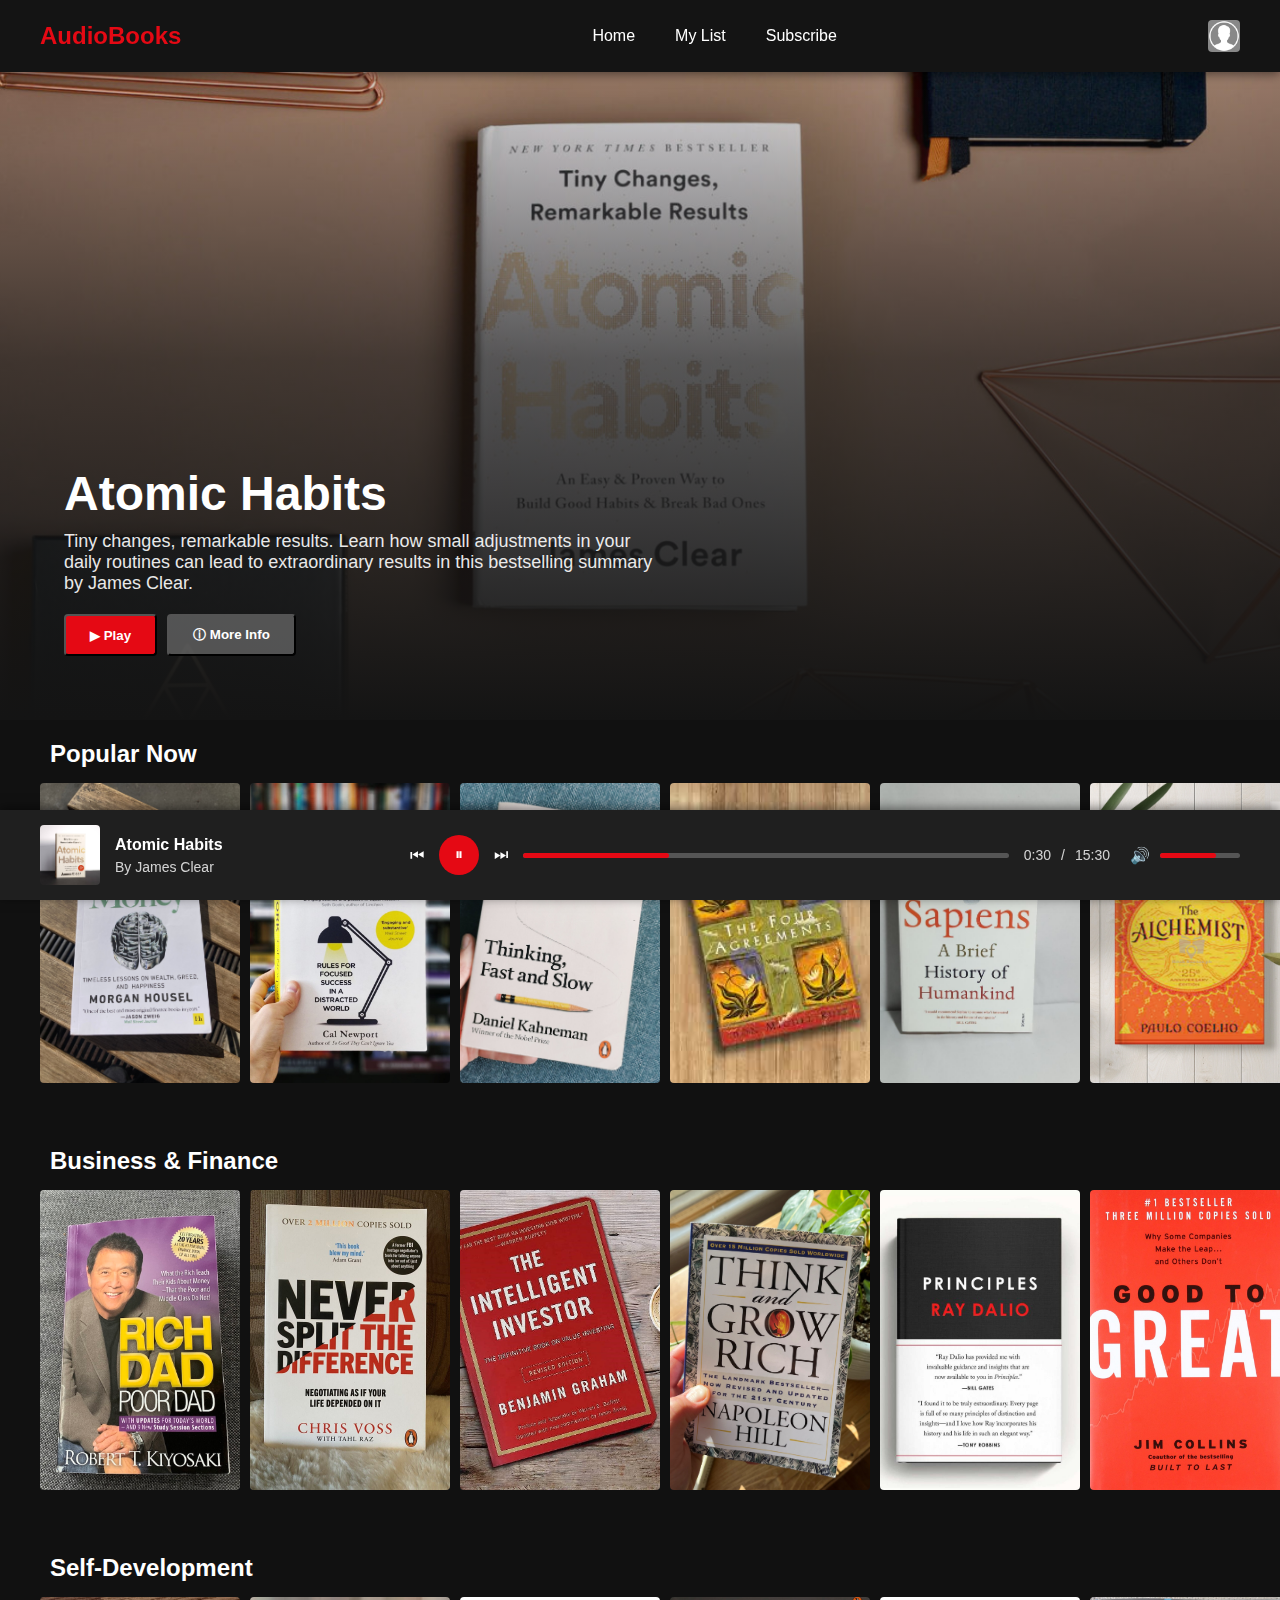
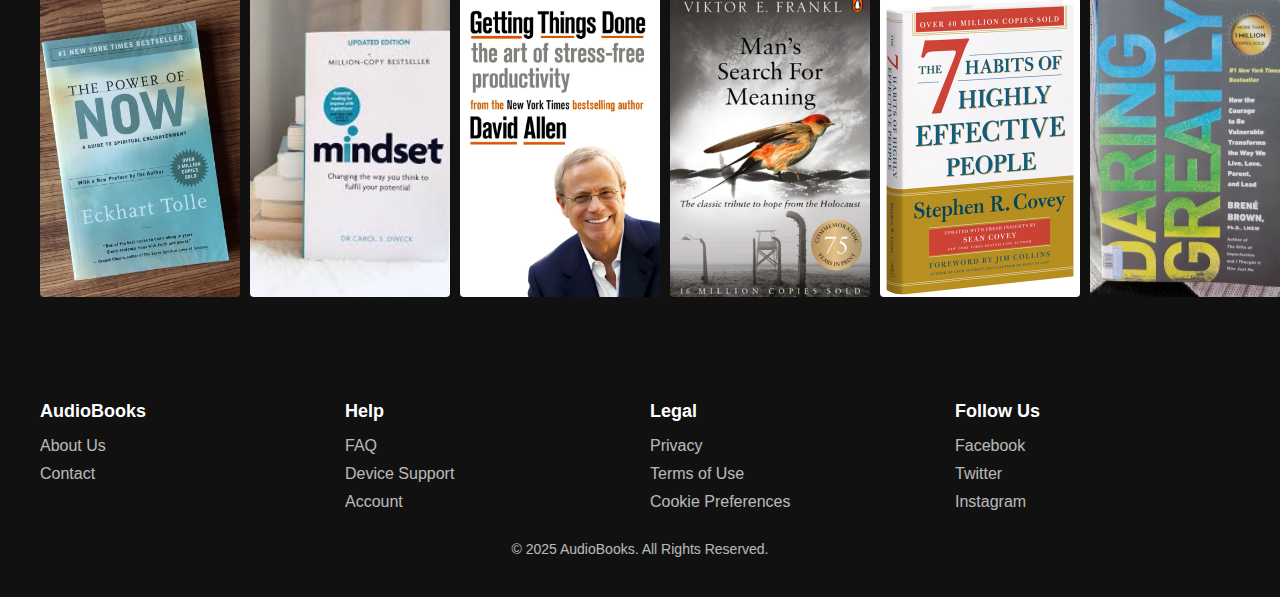
==== commit 21a56b4f: "Update index.html" ====
--- a/index.html
+++ b/index.html
@@ -5,7 +5,7 @@
         <meta content="text/html; charset=utf-8" http-equiv="Content-Type"/>
         <meta content="width=device-width, initial-scale=1.0" name="viewport"/>
         <title>AudioBooks - Your Netflix for Book Summaries</title>
-        <link rel="stylesheet" href="style.css">
+        <link rel="stylesheet" href="main.css">
 </head>
     
 <body style="overflow: auto;">
--- a/main.css
+++ b/main.css
@@ -0,0 +1,870 @@
+
+        /* General Styles */
+        * {
+            margin: 0;
+            padding: 0;
+            box-sizing: border-box;
+            font-family: 'Arial', sans-serif;
+        }
+        
+        body {
+            background-color: #141414;
+            color: #fff;
+            overflow-x: hidden;
+        }
+        
+        /* Modal Styles */
+        .modal {
+            display: none;
+            position: fixed;
+            z-index: 1000;
+            left: 0;
+            top: 0;
+            width: 100%;
+            height: 100%;
+            background-color: rgba(0, 0, 0, 0.85);
+            justify-content: center;
+            align-items: center;
+            overflow-y: auto;
+        }
+        
+        .modal-content {
+            background-color: #181818;
+            margin: auto;
+            width: 85%;
+            max-width: 1000px;
+            border-radius: 6px;
+            position: relative;
+            animation: modalFadeIn 0.3s ease;
+            max-height: 90vh;
+            overflow-y: auto;
+        }
+        
+        @keyframes modalFadeIn {
+            from {opacity: 0; transform: translateY(20px);}
+            to {opacity: 1; transform: translateY(0);}
+        }
+        
+        .close-modal {
+            position: absolute;
+            top: 15px;
+            right: 20px;
+            color: white;
+            font-size: 28px;
+            font-weight: bold;
+            cursor: pointer;
+            z-index: 10;
+        }
+        
+        .book-details-container {
+            padding: 30px;
+        }
+        
+        .book-details-top {
+            display: flex;
+            gap: 30px;
+            margin-bottom: 30px;
+        }
+        
+        .book-details-image {
+            flex: 0 0 250px;
+        }
+        
+        .book-details-image img {
+            width: 100%;
+            border-radius: 4px;
+            box-shadow: 0 5px 15px rgba(0, 0, 0, 0.5);
+        }
+        
+        .book-details-info {
+            flex: 1;
+        }
+        
+        .book-details-info h2 {
+            font-size: 32px;
+            margin-bottom: 10px;
+        }
+        
+        .book-metadata {
+            display: flex;
+            gap: 15px;
+            margin-bottom: 15px;
+            color: #a3a3a3;
+        }
+        
+        .summary {
+            font-size: 18px;
+            line-height: 1.6;
+            margin-bottom: 20px;
+        }
+        
+        .details-buttons {
+            display: flex;
+            gap: 10px;
+            margin-bottom: 20px;
+        }
+        
+        .btn-secondary-outline {
+            background-color: transparent;
+            border: 1px solid #fff;
+            color: white;
+            padding: 10px 24px;
+            border-radius: 4px;
+            font-weight: bold;
+            cursor: pointer;
+            transition: all 0.3s ease;
+            display: flex;
+            align-items: center;
+            justify-content: center;
+            gap: 8px;
+        }
+        
+        .btn-secondary-outline:hover {
+            background-color: rgba(255, 255, 255, 0.1);
+        }
+        
+        .book-tags {
+            display: flex;
+            flex-wrap: wrap;
+            gap: 10px;
+        }
+        
+        .book-tags span {
+            background-color: rgba(255, 255, 255, 0.1);
+            padding: 5px 12px;
+            border-radius: 4px;
+            font-size: 14px;
+        }
+        
+        .book-details-bottom {
+            padding-top: 20px;
+            border-top: 1px solid #333;
+        }
+        
+        .book-details-tabs {
+            display: flex;
+            gap: 20px;
+            margin-bottom: 20px;
+            border-bottom: 1px solid #333;
+            padding-bottom: 10px;
+        }
+        
+        .tab-button {
+            background: none;
+            border: none;
+            color: #a3a3a3;
+            font-size: 16px;
+            font-weight: bold;
+            cursor: pointer;
+            padding: 5px 0;
+            transition: color 0.3s ease;
+        }
+        
+        .tab-button:hover {
+            color: #fff;
+        }
+        
+        .tab-button.active {
+            color: #fff;
+            border-bottom: 2px solid #e50914;
+        }
+        
+        .tab-pane {
+            display: none;
+        }
+        
+        .tab-pane.active {
+            display: block;
+            animation: fadeIn 0.3s ease;
+        }
+        
+        @keyframes fadeIn {
+            from {opacity: 0;}
+            to {opacity: 1;}
+        }
+        
+        .tab-pane h3 {
+            margin-bottom: 15px;
+            font-size: 22px;
+        }
+        
+        .tab-pane p {
+            margin-bottom: 15px;
+            line-height: 1.6;
+        }
+        
+        .tab-pane ul {
+            list-style-position: inside;
+            margin-bottom: 20px;
+        }
+        
+        .tab-pane ul li {
+            margin-bottom: 10px;
+            line-height: 1.6;
+        }
+        
+        .chapter-list {
+            display: flex;
+            flex-direction: column;
+            gap: 15px;
+        }
+        
+        .chapter-item {
+            display: flex;
+            justify-content: space-between;
+            align-items: center;
+            padding: 15px;
+            background-color: #232323;
+            border-radius: 4px;
+            transition: background-color 0.3s ease;
+        }
+        
+        .chapter-item:hover {
+            background-color: #333;
+        }
+        
+        .chapter-info h4 {
+            margin-bottom: 5px;
+        }
+        
+        .chapter-info p {
+            color: #a3a3a3;
+            margin-bottom: 0;
+        }
+        
+        .chapter-play {
+            width: 32px;
+            height: 32px;
+            border-radius: 50%;
+            border: none;
+            background-color: #e50914;
+            color: white;
+            cursor: pointer;
+            display: flex;
+            align-items: center;
+            justify-content: center;
+        }
+        
+        .similar-books {
+            display: flex;
+            gap: 20px;
+            overflow-x: auto;
+            padding-bottom: 20px;
+        }
+        
+        .similar-book-item {
+            flex: 0 0 auto;
+            width: 150px;
+        }
+        
+        .similar-book-item img {
+            width: 100%;
+            border-radius: 4px;
+            margin-bottom: 10px;
+        }
+        
+        .similar-book-item h4 {
+            font-size: 16px;
+            margin-bottom: 5px;
+        }
+        
+        .similar-book-item p {
+            color: #a3a3a3;
+            font-size: 14px;
+            margin-bottom: 0;
+        }
+        
+        /* Media Queries for Modal */
+        @media (max-width: 768px) {
+            .modal-content {
+                width: 95%;
+            }
+            
+            .book-details-top {
+                flex-direction: column;
+            }
+            
+            .book-details-image {
+                flex: 0 0 auto;
+                width: 200px;
+                margin: 0 auto 20px;
+            }
+            
+            .similar-book-item {
+                width: 120px;
+            }
+        }
+        
+        a {
+            text-decoration: none;
+            color: #fff;
+        }
+        
+        /* Header Styles */
+        header {
+            position: fixed;
+            top: 0;
+            width: 100%;
+            padding: 20px 40px;
+            display: flex;
+            justify-content: space-between;
+            align-items: center;
+            z-index: 100;
+            transition: background-color 0.3s ease;
+        }
+        
+        header.scrolled {
+            background-color: #141414;
+            box-shadow: 0 2px 10px rgba(0, 0, 0, 0.5);
+        }
+        
+        .logo {
+            font-size: 24px;
+            font-weight: bold;
+            color: #e50914;
+        }
+        
+        nav ul {
+            display: flex;
+            list-style: none;
+        }
+        
+        nav ul li {
+            margin-left: 20px;
+        }
+        
+        nav ul li a {
+            font-size: 16px;
+            transition: color 0.3s ease;
+        }
+        
+        nav ul li a:hover {
+            color: #e50914;
+        }
+        
+        .profile {
+            width: 32px;
+            height: 32px;
+            background-color: #888;
+            border-radius: 4px;
+            cursor: pointer;
+            overflow: hidden;
+        }
+        
+        .profile img {
+            width: 100%;
+            height: 100%;
+            object-fit: cover;
+        }
+        
+        /* Hero Banner Styles */
+        .hero-banner {
+            position: relative;
+            height: 80vh;
+            width: 100%;
+            background: linear-gradient(to bottom, rgba(20, 20, 20, 0) 0%, rgba(20, 20, 20, 0.7) 50%, rgba(20, 20, 20, 1) 100%), url('images/Atomic-Habits-Banners.png') center/cover no-repeat;
+            display: flex;
+            flex-direction: column;
+            justify-content: flex-end;
+            padding: 0 5% 5%;
+            margin-bottom: 20px;
+        }
+        
+        .hero-content {
+            max-width: 600px;
+        }
+        
+        .hero-content h1 {
+            font-size: 48px;
+            margin-bottom: 10px;
+        }
+        
+        .hero-content p {
+            font-size: 18px;
+            margin-bottom: 20px;
+            opacity: 0.9;
+        }
+        
+        .hero-buttons {
+            display: flex;
+            gap: 10px;
+        }
+        
+        .btn {
+            padding: 10px 24px;
+            border-radius: 4px;
+            font-weight: bold;
+            cursor: pointer;
+            transition: background-color 0.3s ease;
+            display: flex;
+            align-items: center;
+            justify-content: center;
+            gap: 8px;
+        }
+        
+        .btn-primary {
+            background-color: #e50914;
+            color: white;
+        }
+        
+        .btn-primary:hover {
+            background-color: #f40612;
+        }
+        
+        .btn-secondary {
+            background-color: rgba(109, 109, 110, 0.7);
+            color: white;
+        }
+        
+        .btn-secondary:hover {
+            background-color: rgba(109, 109, 110, 0.9);
+        }
+        
+        /* Main Content Styles */
+        .content {
+            padding: 20px 40px;
+            padding-left: 50px;
+        }
+        
+        .category {
+            margin-bottom: 40px;
+            margin-left: 40px;
+        }
+        
+        .category h2 {
+            font-size: 24px;
+            margin-bottom: 15px;
+            padding-left: 10px;
+        }
+        
+        .book-row {
+            display: flex;
+            overflow-x: auto;
+            gap: 10px;
+            padding-bottom: 20px;
+        }
+        
+        .book-row::-webkit-scrollbar {
+            height: 5px;
+        }
+        
+        .book-row::-webkit-scrollbar-track {
+            background: #141414;
+        }
+        
+        .book-row::-webkit-scrollbar-thumb {
+            background: #888;
+            border-radius: 5px;
+        }
+        
+        .book-item {
+            flex: 0 0 auto;
+            width: 200px;
+            position: relative;
+            transition: transform 0.3s ease, z-index 0.3s ease;
+            cursor: pointer;
+        }
+        
+        .book-item:hover {
+            transform: scale(1.1);
+            z-index: 10;
+        }
+        
+        .book-cover {
+            width: 100%;
+            height: 300px;
+            border-radius: 4px;
+            object-fit: cover;
+        }
+        
+        .book-info {
+            position: absolute;
+            bottom: 0;
+            left: 0;
+            width: 100%;
+            padding: 60px 10px 10px 10px;
+            background: linear-gradient(to top, rgba(0, 0, 0, 0.9) 0%, rgba(0, 0, 0, 0) 100%);
+            opacity: 0;
+            transition: opacity 0.3s ease;
+            border-radius: 0 0 4px 4px;
+        }
+        
+        .book-item:hover .book-info {
+            opacity: 1;
+        }
+        
+        .book-title {
+            font-size: 16px;
+            font-weight: bold;
+            margin-bottom: 5px;
+        }
+        
+        .book-author {
+            font-size: 14px;
+            opacity: 0.8;
+            margin-bottom: 10px;
+        }
+        
+        .book-controls {
+            display: flex;
+            gap: 5px;
+        }
+        
+        .book-controls button {
+            width: 32px;
+            height: 32px;
+            border-radius: 50%;
+            border: none;
+            background-color: #e50914;
+            color: white;
+            cursor: pointer;
+            display: flex;
+            align-items: center;
+            justify-content: center;
+        }
+        
+        /* Footer Styles */
+        footer {
+            padding: 40px;
+            background-color: #111;
+            margin-top: 40px;
+        }
+        
+        .footer-content {
+            display: flex;
+            justify-content: space-between;
+            flex-wrap: wrap;
+            gap: 20px;
+            max-width: 1200px;
+            margin: 0 auto;
+        }
+        
+        .footer-column {
+            flex: 1;
+            min-width: 200px;
+        }
+        
+        .footer-column h3 {
+            margin-bottom: 15px;
+            font-size: 18px;
+        }
+        
+        .footer-column ul {
+            list-style: none;
+        }
+        
+        .footer-column ul li {
+            margin-bottom: 10px;
+        }
+        
+        .footer-column ul li a {
+            opacity: 0.7;
+            transition: opacity 0.3s ease;
+        }
+        
+        .footer-column ul li a:hover {
+            opacity: 1;
+        }
+        
+        .copyright {
+            text-align: center;
+            padding: 20px 0 0;
+            opacity: 0.7;
+            font-size: 14px;
+        }
+        
+        /* Audio Player Styles */
+        .audio-player {
+            position: fixed;
+            bottom: 0;
+            left: 0;
+            width: 100%;
+            background-color: #1f1f1f;
+            padding: 15px 40px;
+            display: flex;
+            align-items: center;
+            gap: 20px;
+            transform: translateY(100%);
+            transition: transform 0.3s ease;
+            box-shadow: 0 -2px 10px rgba(0, 0, 0, 0.5);
+            z-index: 999;
+        }
+        
+        .audio-player.active {
+            transform: translateY(0);
+        }
+        
+        .now-playing {
+            display: flex;
+            align-items: center;
+            gap: 15px;
+            flex: 1;
+        }
+        
+        .now-playing-thumb {
+            width: 60px;
+            height: 60px;
+            border-radius: 4px;
+            object-fit: cover;
+        }
+        
+        .now-playing-info h4 {
+            font-size: 16px;
+            margin-bottom: 5px;
+        }
+        
+        .now-playing-info p {
+            font-size: 14px;
+            opacity: 0.8;
+        }
+        
+        .player-controls {
+            display: flex;
+            align-items: center;
+            gap: 15px;
+            flex: 2;
+        }
+        
+        .control-button {
+            background: none;
+            border: none;
+            color: white;
+            cursor: pointer;
+            font-size: 16px;
+            transition: transform 0.2s ease;
+        }
+        
+        .control-button:hover {
+            transform: scale(1.1);
+        }
+        
+        .play-button {
+            width: 40px;
+            height: 40px;
+            border-radius: 50%;
+            background-color: #e50914;
+            display: flex;
+            align-items: center;
+            justify-content: center;
+        }
+        
+        .progress-container {
+            flex: 1;
+            height: 5px;
+            background-color: #555;
+            border-radius: 5px;
+            cursor: pointer;
+            position: relative;
+        }
+        
+        .progress-bar {
+            height: 100%;
+            background-color: #e50914;
+            border-radius: 5px;
+            width: 30%;
+        }
+        
+        .time-display {
+            display: flex;
+            gap: 10px;
+            font-size: 14px;
+            opacity: 0.8;
+        }
+        
+        .volume-control {
+            display: flex;
+            align-items: center;
+            gap: 10px;
+        }
+        
+        .volume-slider {
+            width: 80px;
+            height: 5px;
+            background-color: #555;
+            border-radius: 5px;
+            position: relative;
+        }
+        
+        .volume-level {
+            height: 100%;
+            background-color: #e50914;
+            border-radius: 5px;
+            width: 70%;
+        }
+        
+        /* Responsive Styles */
+        @media (max-width: 768px) {
+            header {
+                padding: 15px 20px;
+            }
+            
+            nav ul {
+                display: none;
+            }
+            
+            .hero-banner {
+                height: 60vh;
+                padding: 0 20px 20px;
+            }
+            
+            .hero-content h1 {
+                font-size: 32px;
+            }
+            
+            .content {
+                padding: 15px 20px;
+            }
+            
+            .book-item {
+                width: 150px;
+            }
+            
+            .book-cover {
+                height: 225px;
+            }
+            
+            .audio-player {
+                padding: 10px 20px;
+                flex-wrap: wrap;
+            }
+            
+            .player-controls {
+                flex: 1 0 100%;
+                order: 3;
+                margin-top: 10px;
+            }
+            
+            .volume-control {
+                display: none;
+            }
+        }
+
+
+/* my-list*/
+.my-list-container {
+      padding:  200px 20px;
+    }
+
+    .my-list-title {
+      font-size: 2rem;
+      font-weight: bold;
+      margin-bottom: 20px;
+    }
+
+    .book-grid {
+        padding-top: 50px;
+      display: flex;
+      flex-wrap: wrap;
+      gap: 20px;
+    }
+
+    .book-card {
+      background-color: #222;
+      width: 200px;
+      border-radius: 8px;
+      overflow: hidden;
+    }
+
+    .book-card img {
+      width: 100%;
+      height: auto;
+    }
+
+    .book-card .info {
+      padding: 10px;
+    }
+
+    .book-card .info h3 {
+      margin: 0;
+      font-size: 1rem;
+    }
+
+    .book-card .info p {
+      margin: 4px 0 0 0;
+      color: #aaa;
+      font-size: 0.9rem;
+    }
+
+
+    body {
+      margin: 0;
+      font-family: Arial, sans-serif;
+      background-color: #111;
+      color: white;
+    }
+    header {
+      display: flex;
+      justify-content: space-between;
+      align-items: center;
+      padding: 20px 40px;
+      background-color: #141414;
+    }
+    header h1 {
+      margin: 0;
+      color: #e50914;
+    }
+    nav a {
+      color: white;
+      margin-left: 20px;
+      text-decoration: none;
+      font-size: 16px;
+    }
+    nav a:hover {
+      color: #e50914;
+    }
+    .content {
+      padding: 40px 20px;
+    }
+    .book-grid {
+      display: flex;
+      flex-wrap: wrap;
+      gap: 20px;
+    }
+    .book-card {
+      background-color: #222;
+      width: 200px;
+      border-radius: 8px;
+      overflow: hidden;
+      transition: transform 0.3s ease;
+    }
+    .book-card:hover {
+      transform: scale(1.05);
+    }
+    .book-card img {
+      width: 100%;
+      height: 300px;
+      object-fit: cover;
+    }
+    .book-info {
+      padding: 10px;
+    }
+    .book-title {
+      font-size: 16px;
+      font-weight: bold;
+      margin: 0 0 5px 0;
+    }
+    .book-author {
+      font-size: 14px;
+      color: #aaa;
+      margin: 0 0 5px 0;
+    }
+    .book-description {
+      font-size: 13px;
+      color: #bbb;
+    }
+    .book-controls {
+      padding: 0 10px 10px;
+    }
+    .book-controls button {
+      background-color: #e50914;
+      color: white;
+      border: none;
+      padding: 6px 12px;
+      border-radius: 4px;
+      cursor: pointer;
+      font-size: 14px;
+    }
+    .book-controls button:hover {
+      background-color: #f40612;
+    }
+  
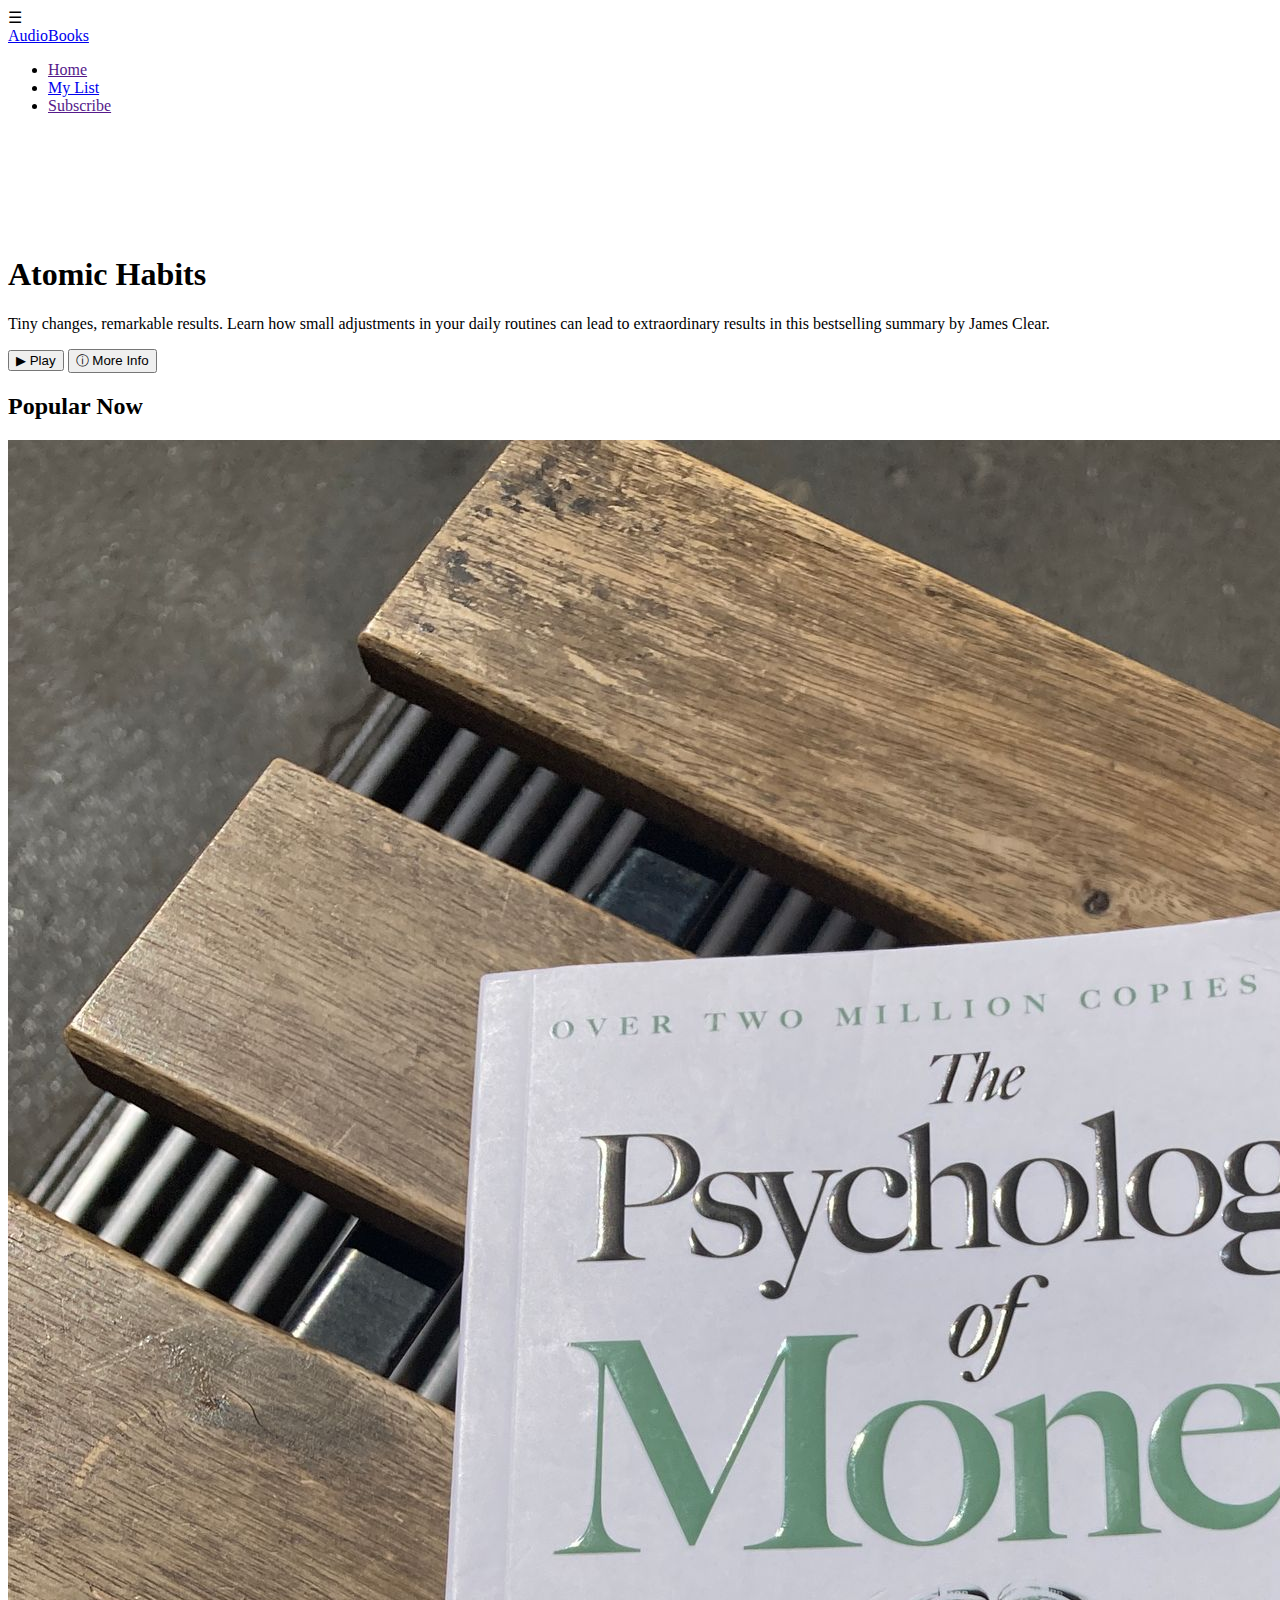
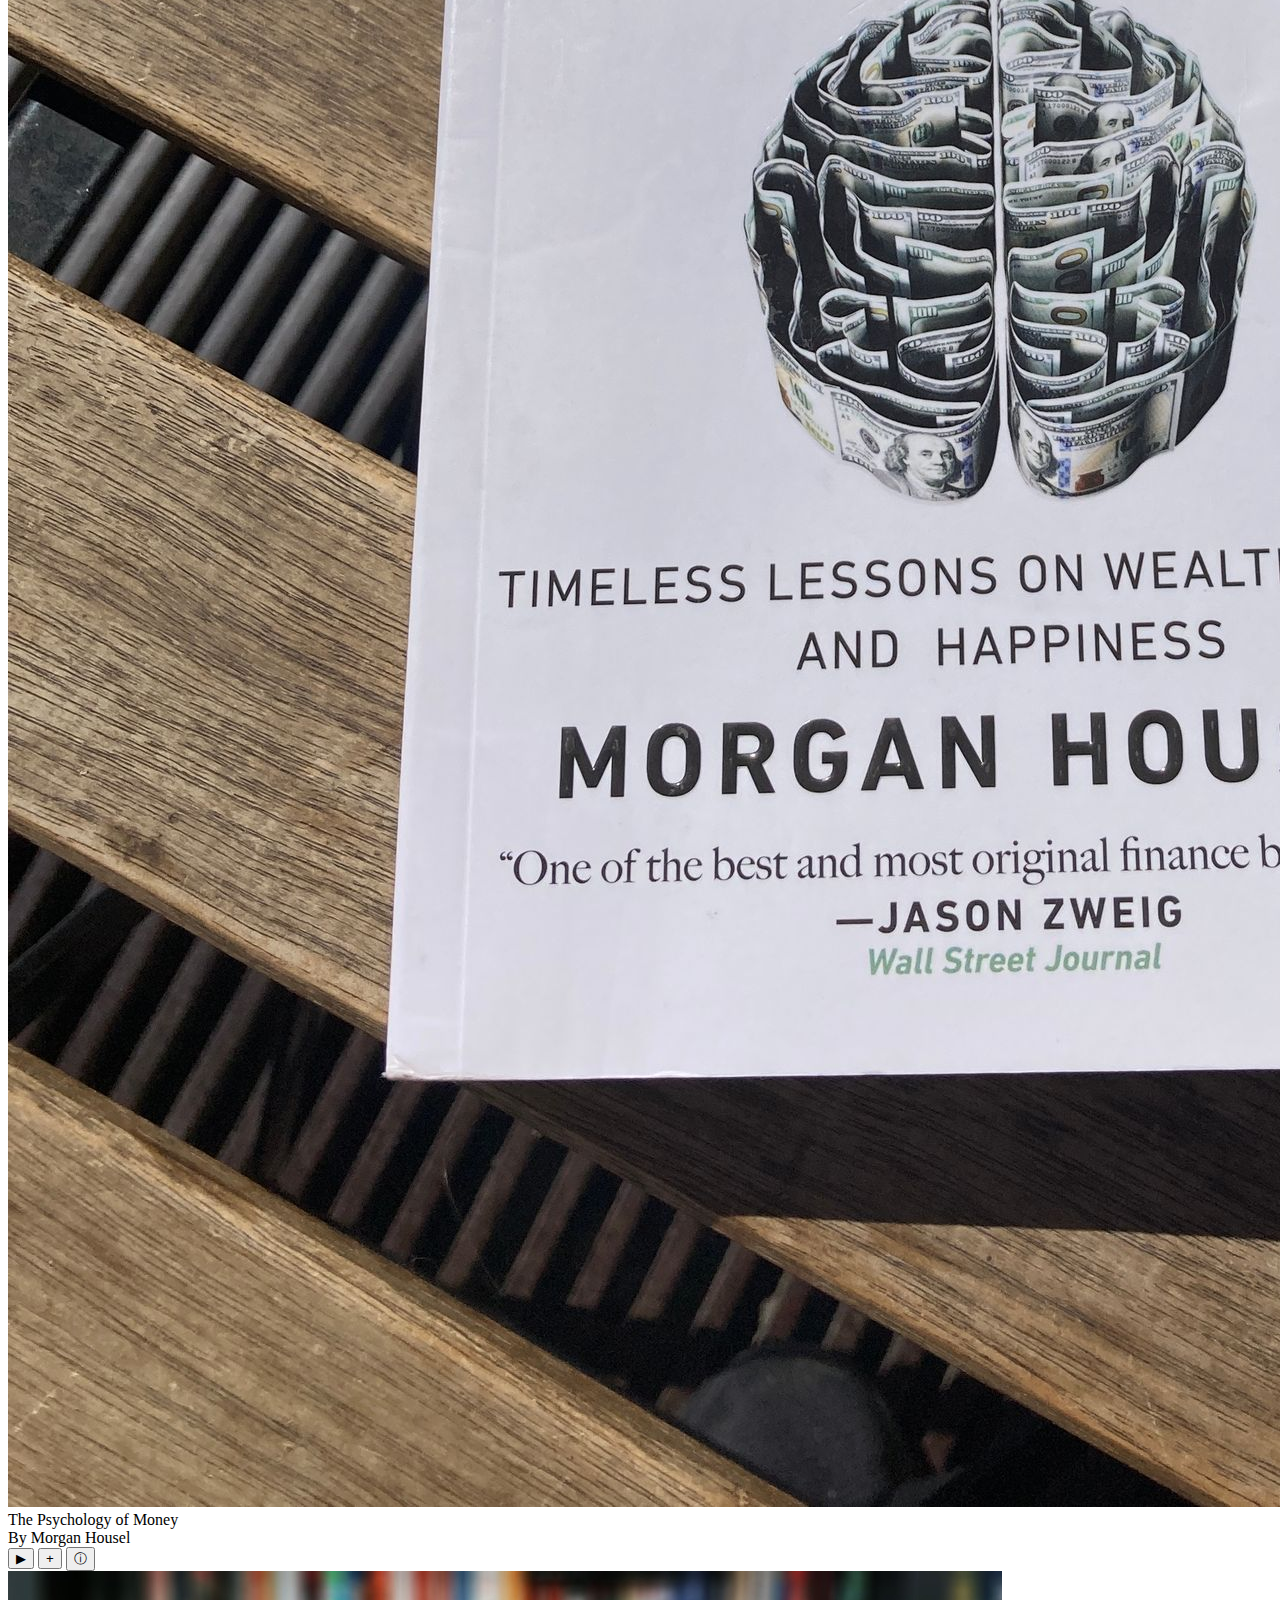
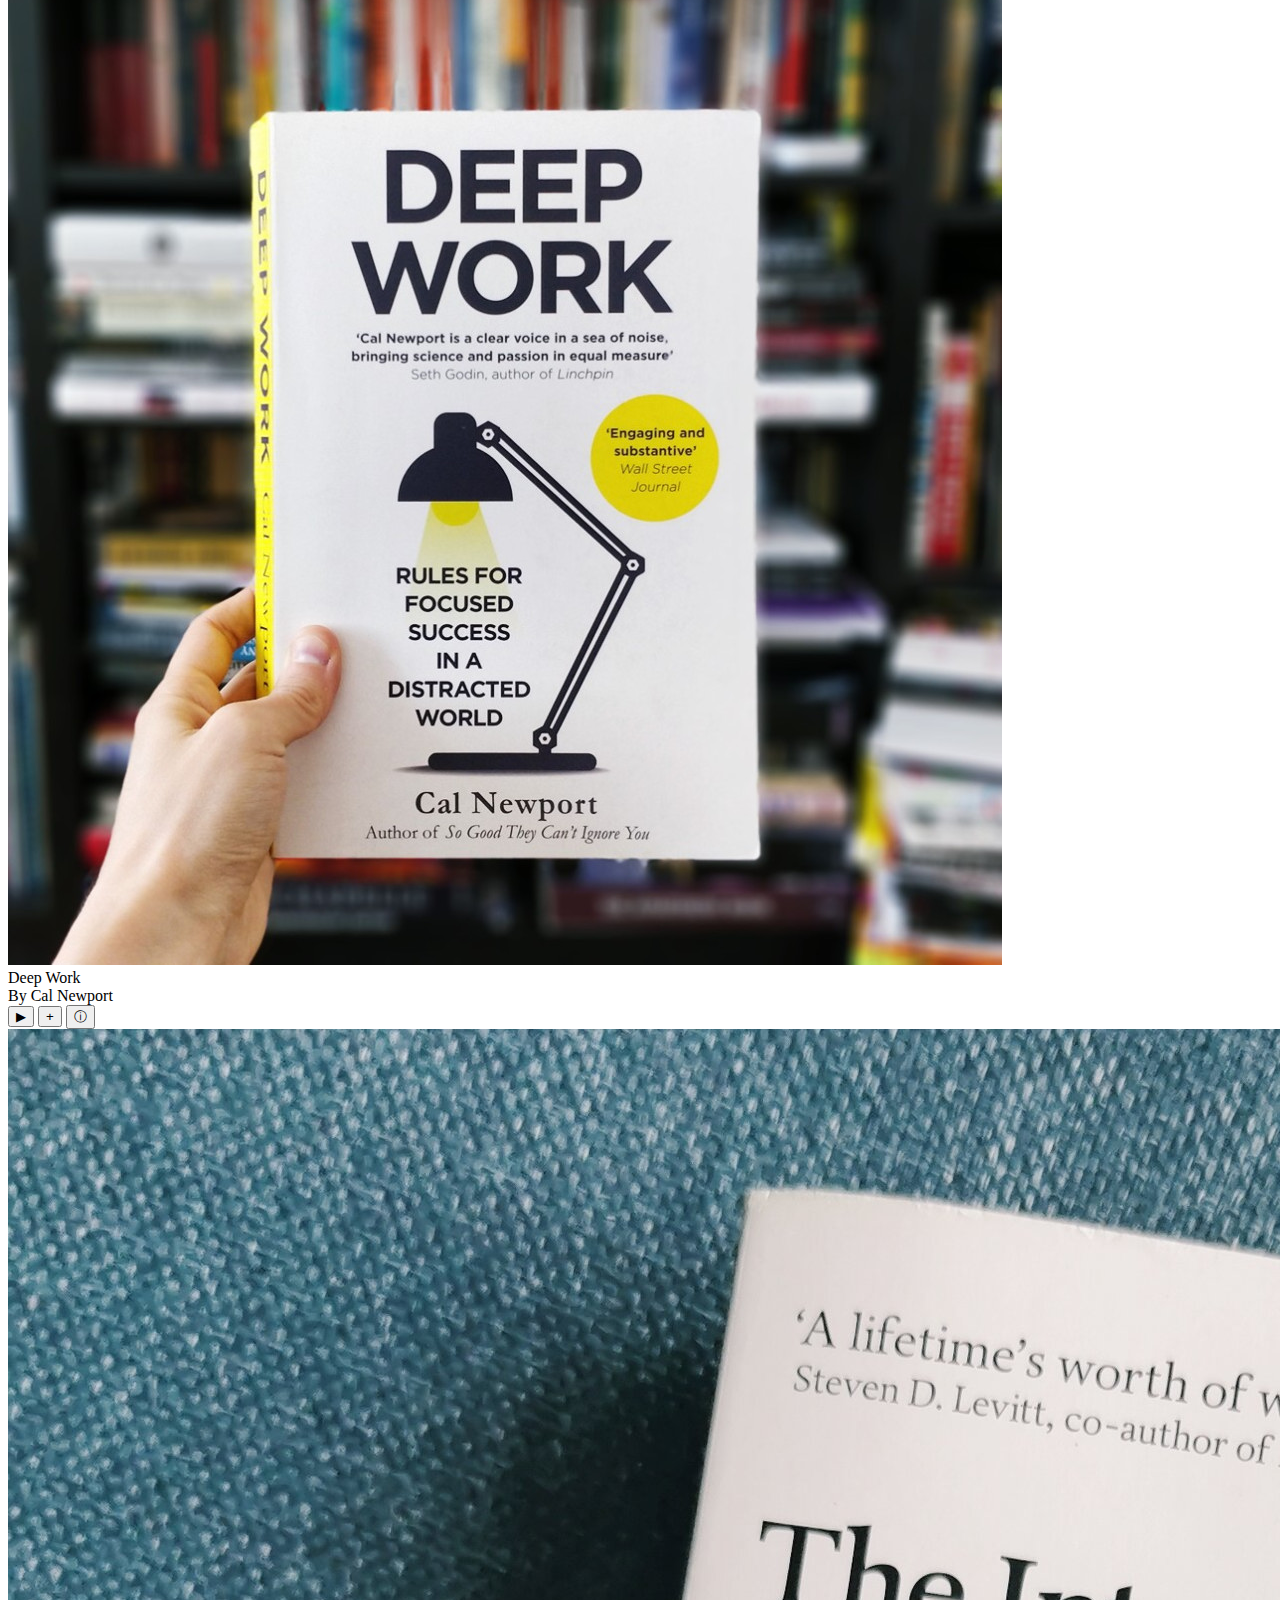
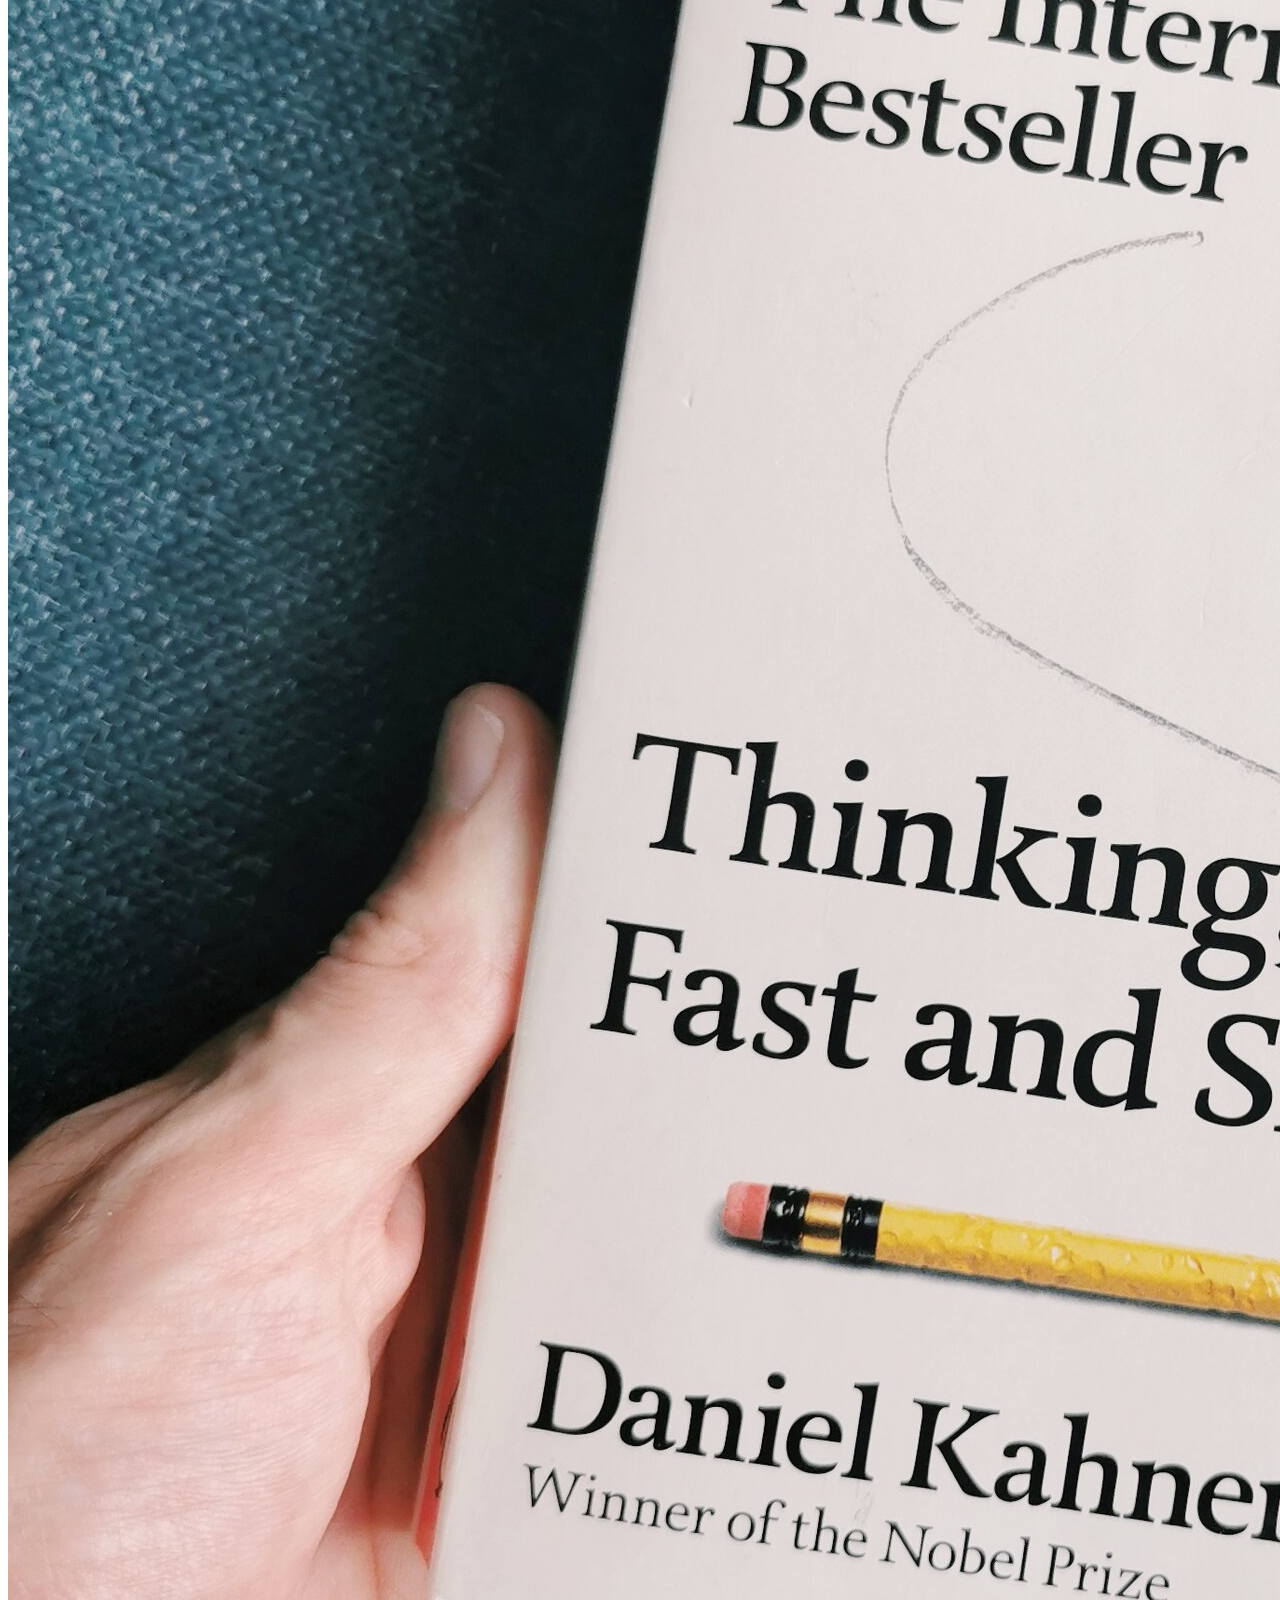
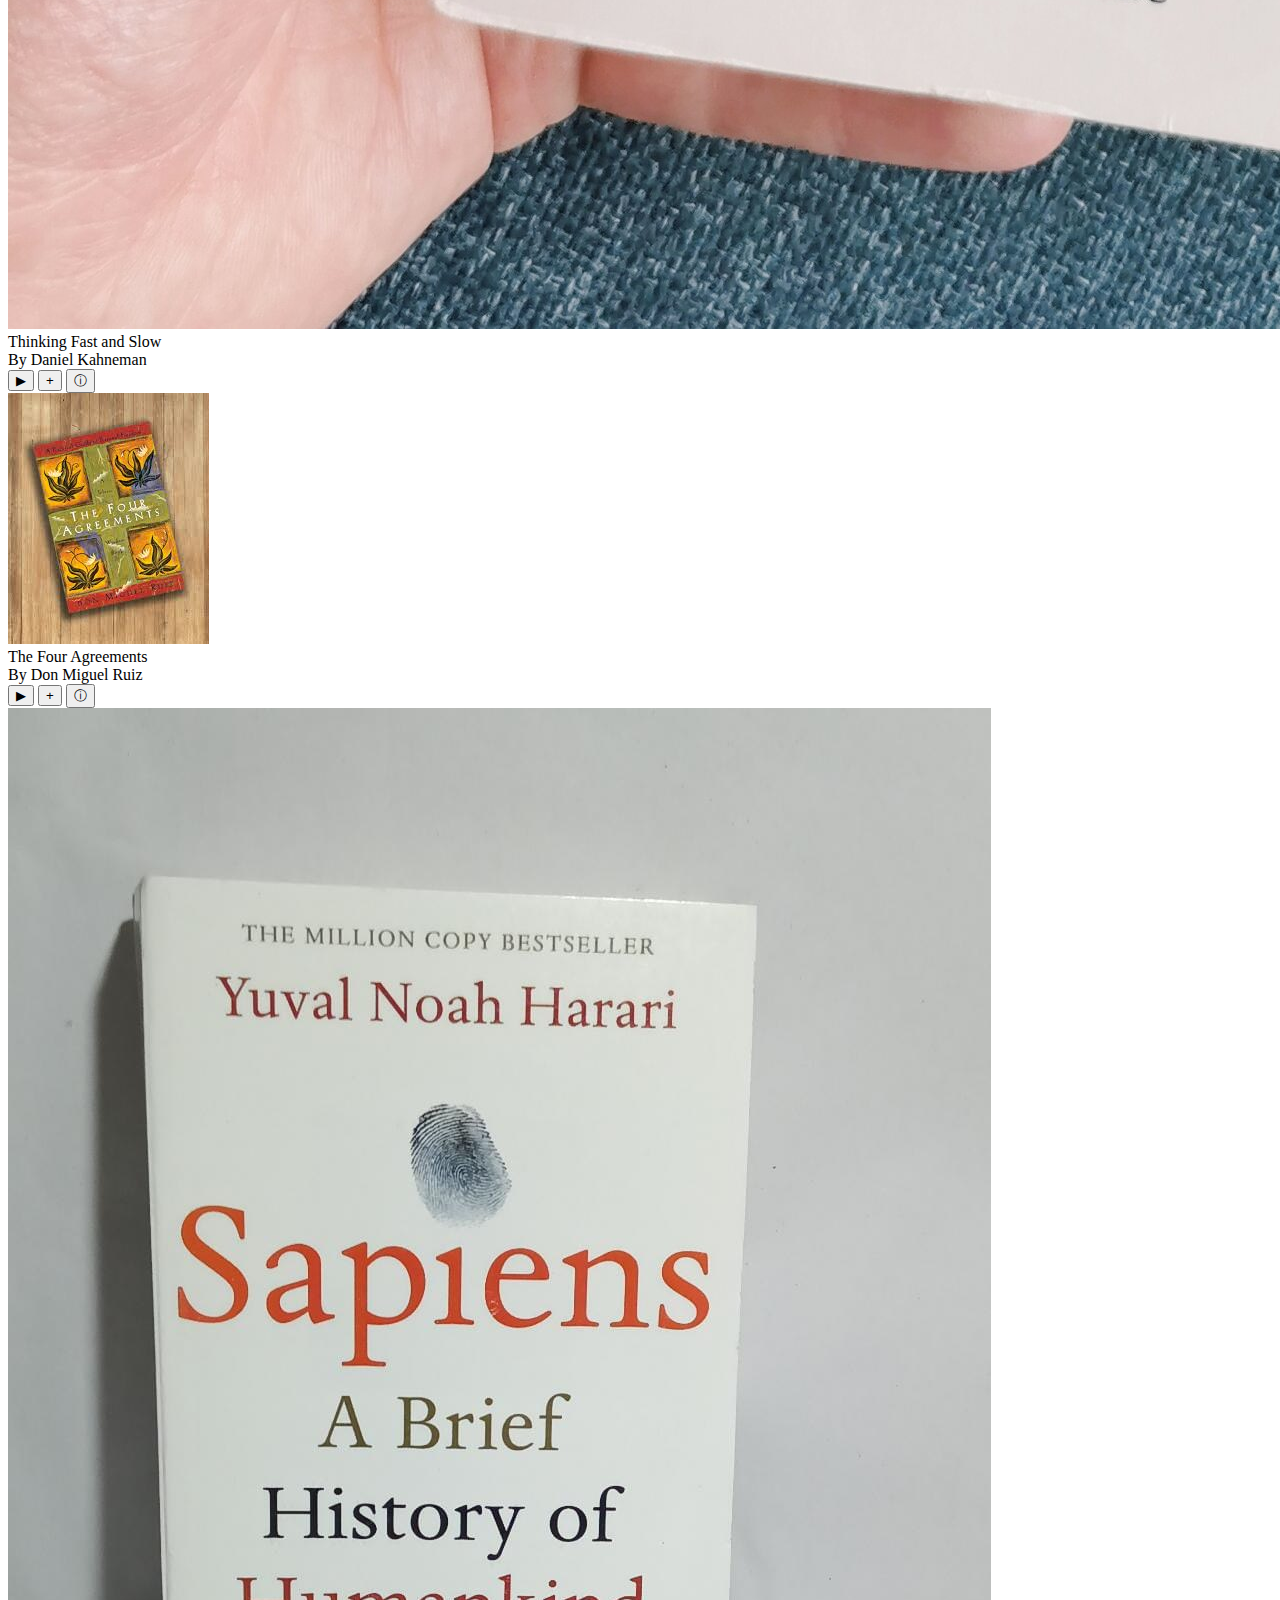
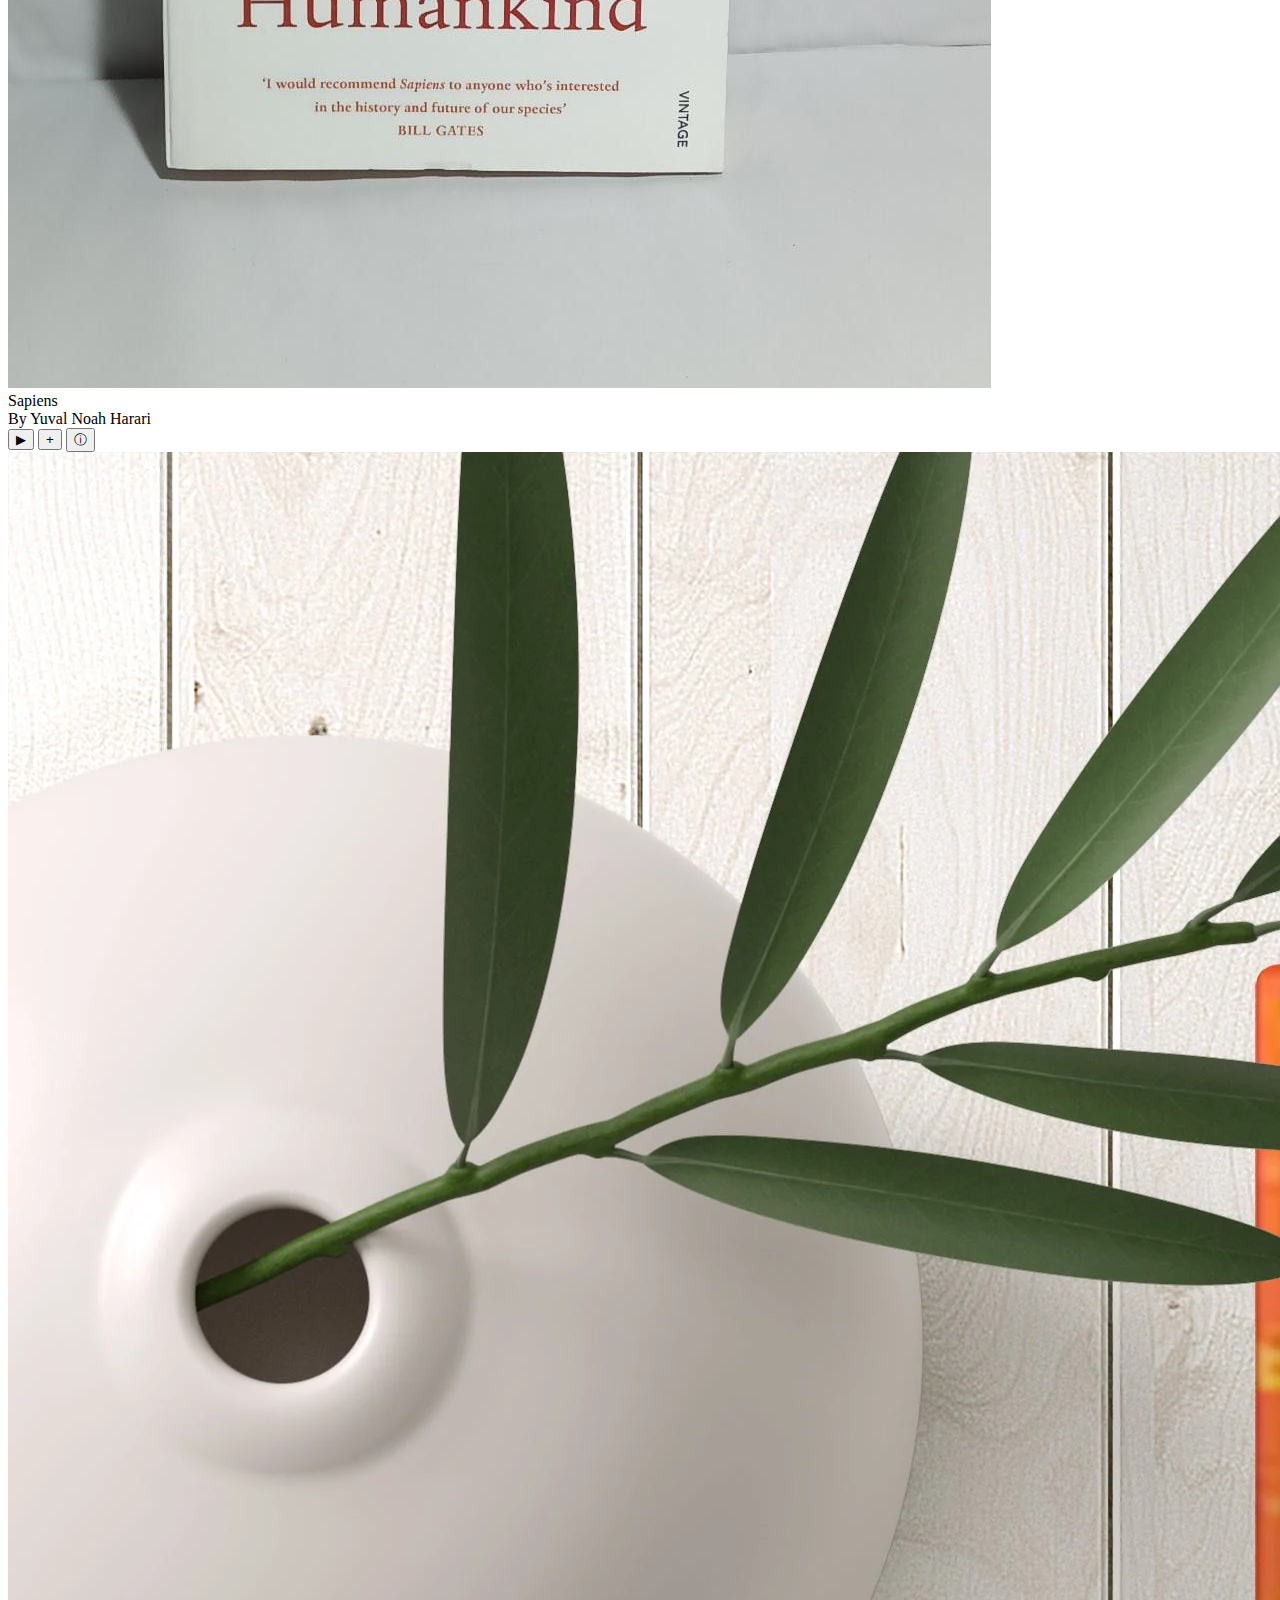
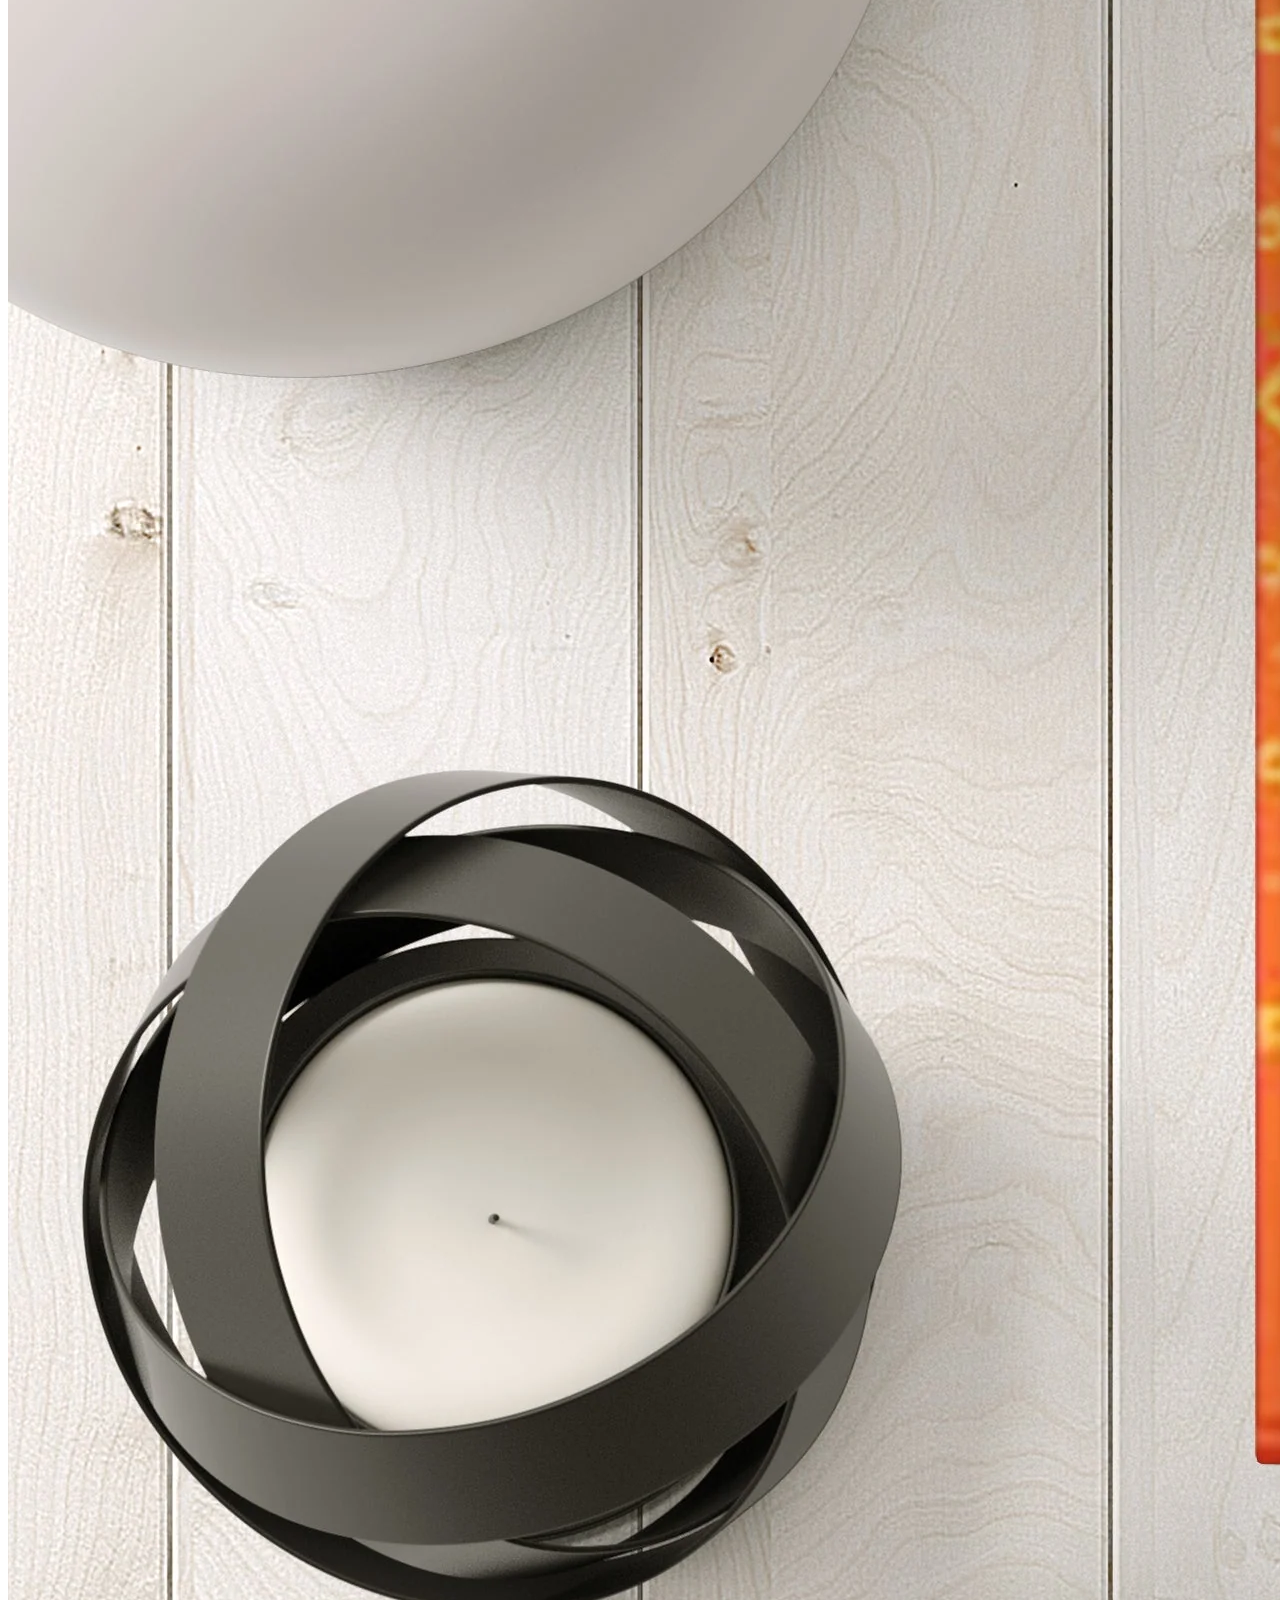
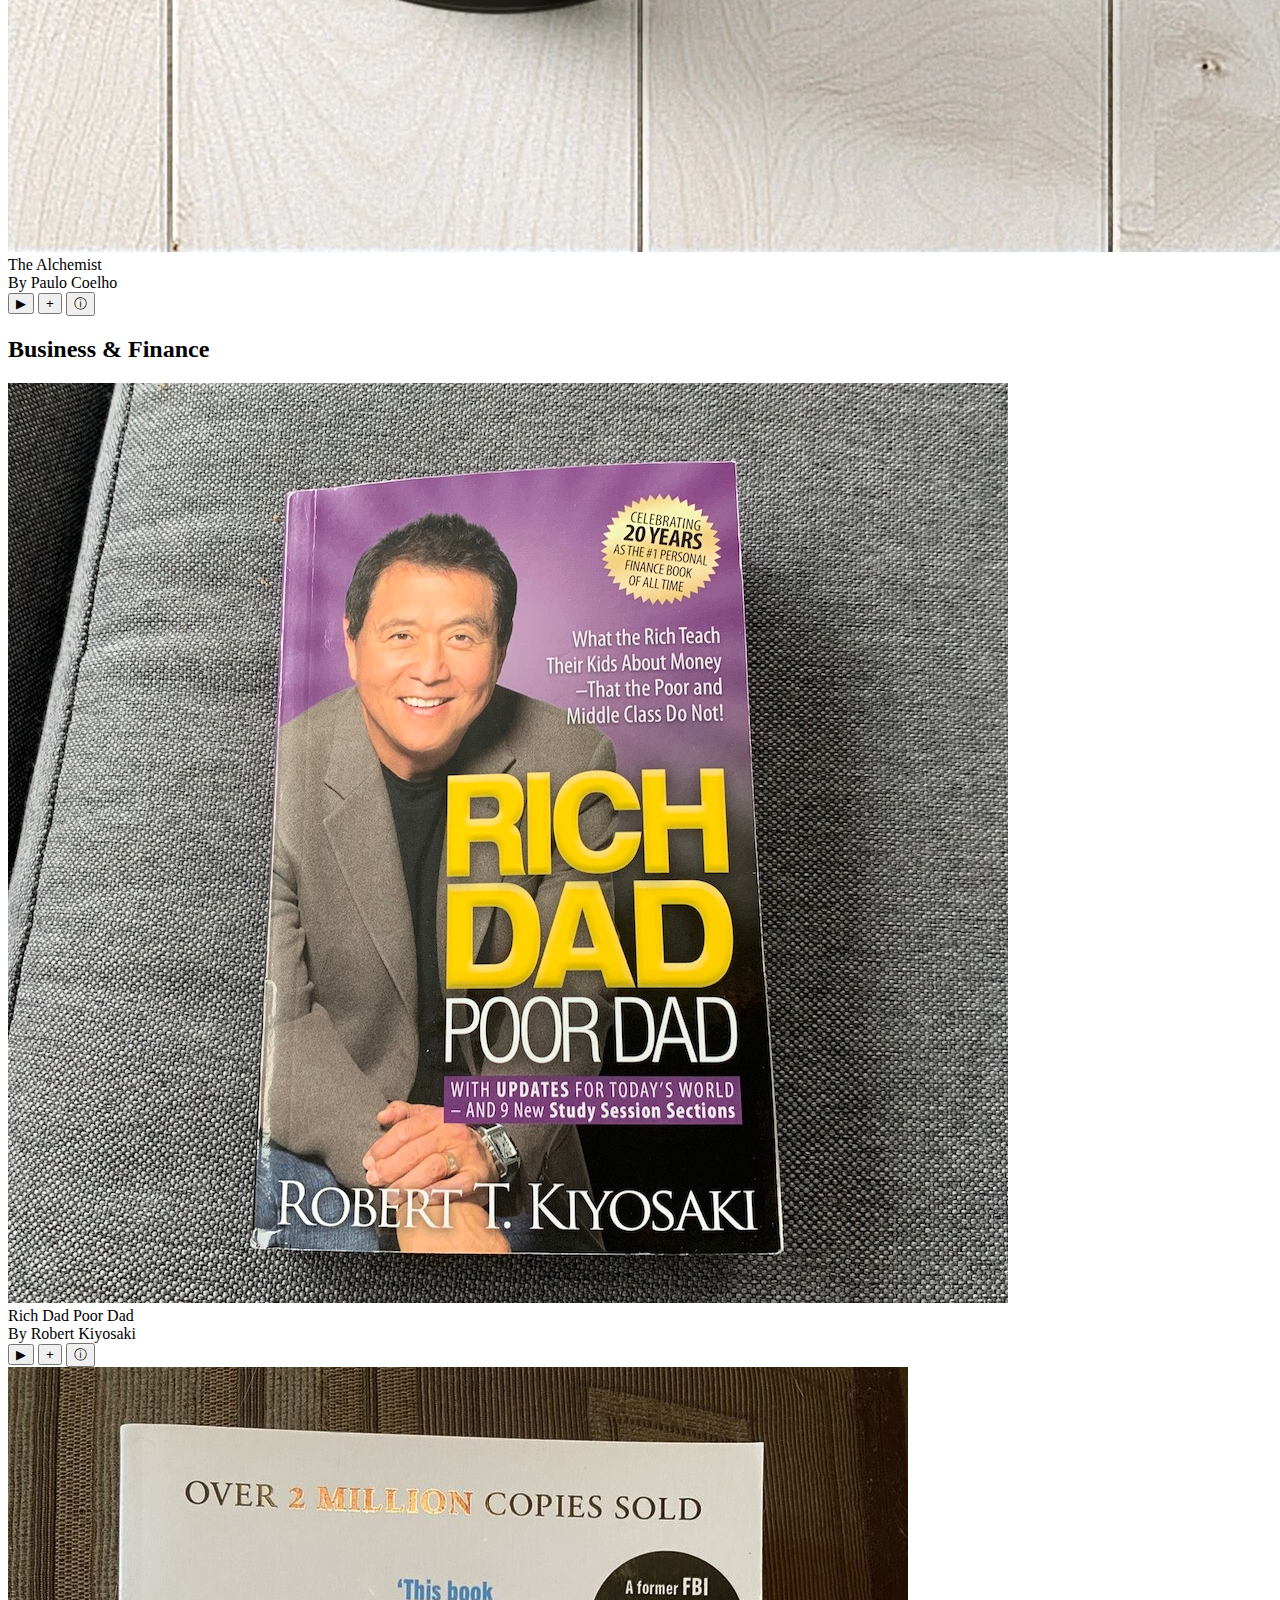
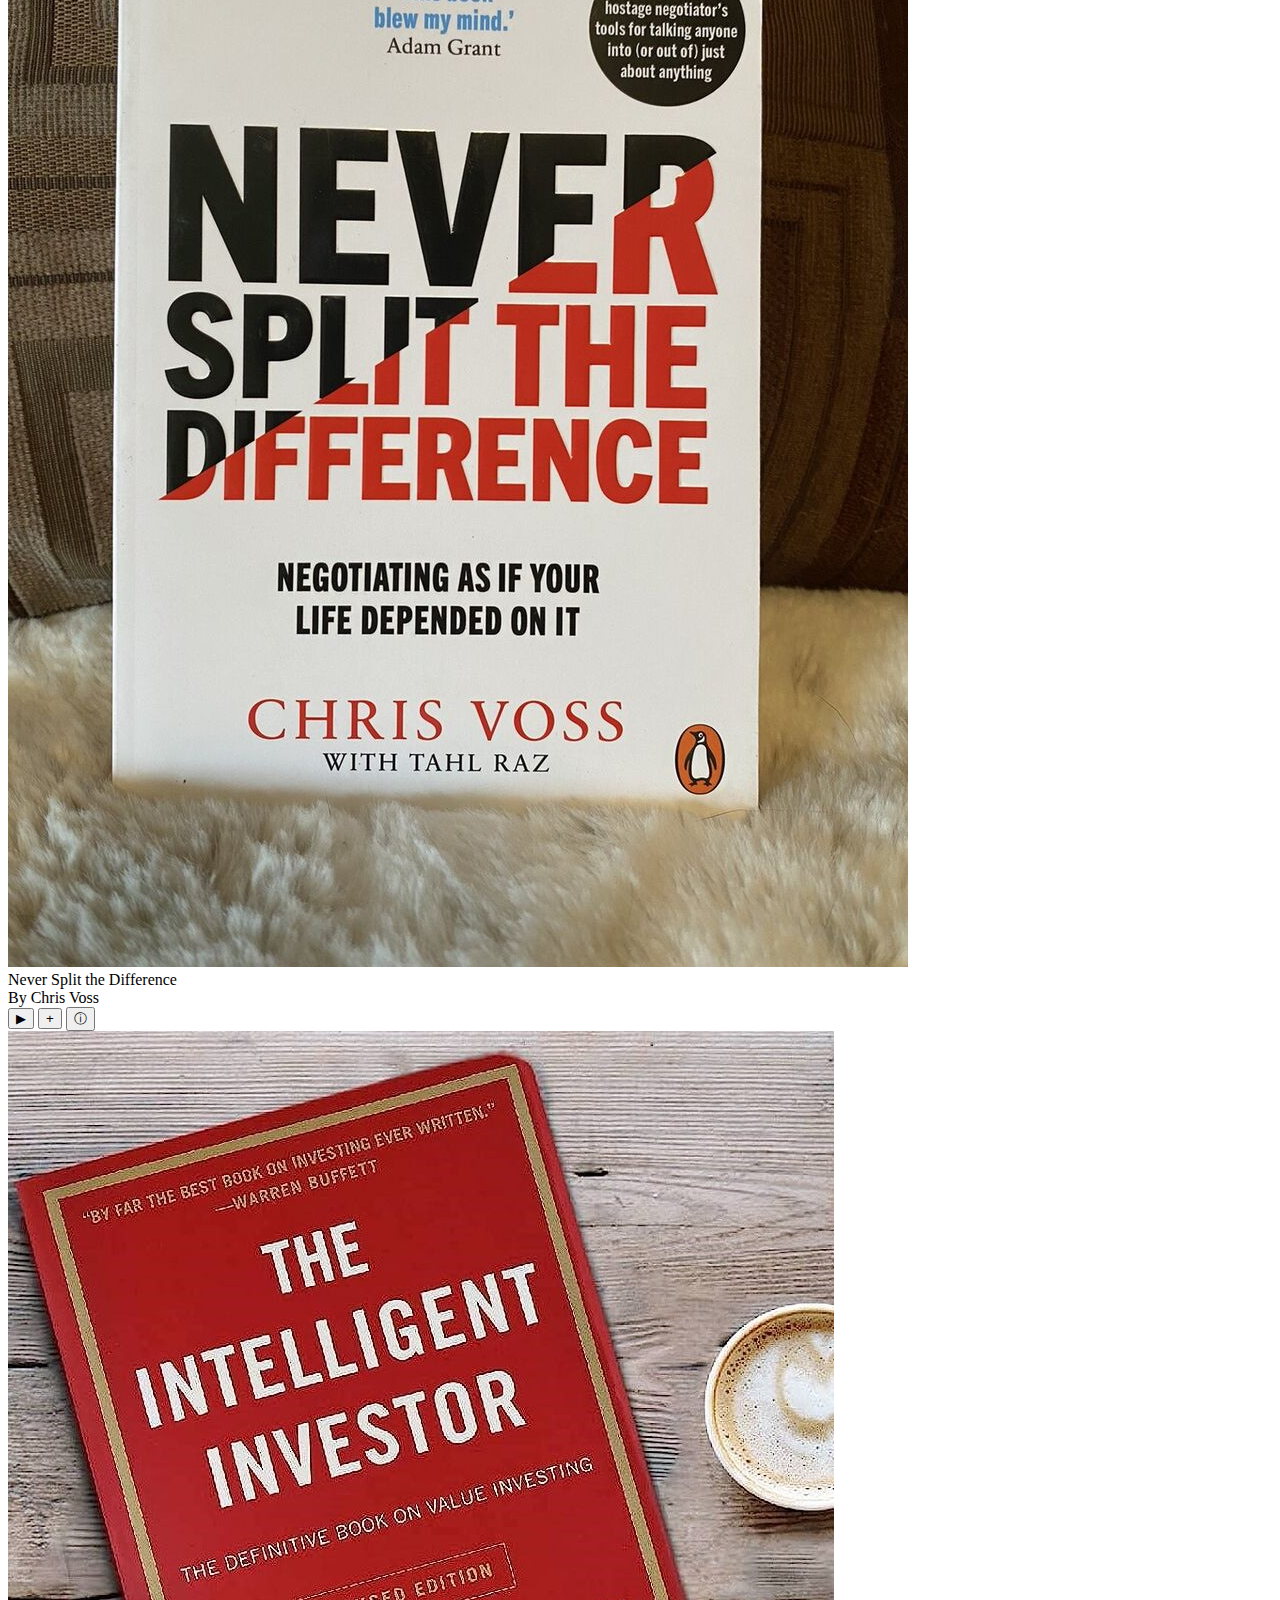
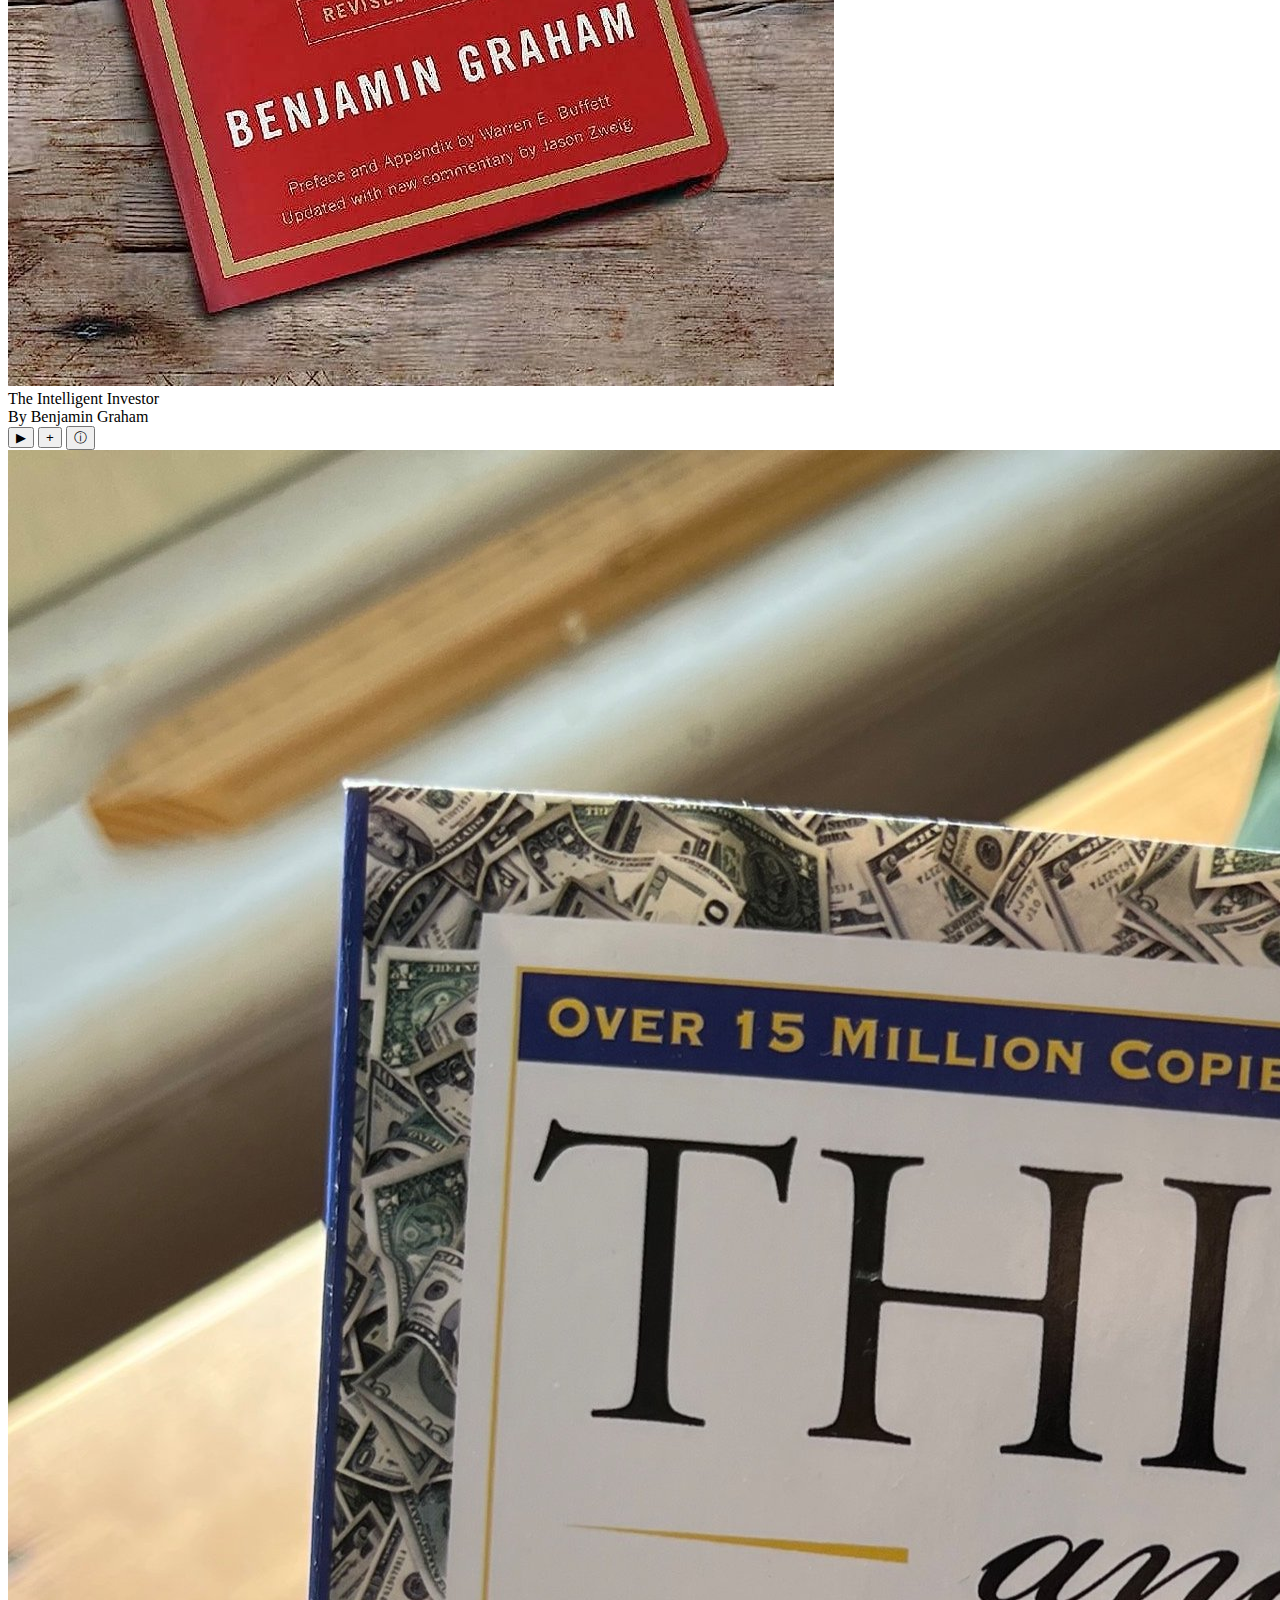
==== commit 61edd592: "Update index.html" ====
--- a/index.html
+++ b/index.html
@@ -5,13 +5,14 @@
         <meta content="text/html; charset=utf-8" http-equiv="Content-Type"/>
         <meta content="width=device-width, initial-scale=1.0" name="viewport"/>
         <title>AudioBooks - Your Netflix for Book Summaries</title>
-        <link rel="stylesheet" href="main.css">
+        <link rel="stylesheet" href="style.css">
+        
 </head>
     
 <body style="overflow: auto;">
     <header class="scrolled" id="header">
-        <div class="logo">AudioBooks</div>
-            <nav>
+        <div class="menu-toggle" id="menu-toggle"> ☰ </div>
+        <a href="audiobook-mylist-enabled.html" class="logo">AudioBooks</a>            <nav>
                 <ul>
                     <li><a href="">Home</a></li>
                     <li><a href="my-list.html">My List</a>
@@ -530,78 +531,23 @@
                 document.body.style.overflow = 'auto';
             });
         });
+    
+    //responsive header
+  document.addEventListener("DOMContentLoaded", () => {
+    const menuToggle = document.querySelector("#menu-toggle");
+    const navMenu = document.querySelector("header nav ul");
+
+    if (menuToggle && navMenu) {
+      menuToggle.addEventListener("click", () => {
+        console.log("☰ clicked");
+        navMenu.classList.toggle("active");
+      });
+    } else {
+      console.warn("menuToggle or navMenu not found");
+    }
+  });
+    
     </script>
-<!--<script>
-let myList = JSON.parse(localStorage.getItem('myList')) || [];
-const bookItems = document.querySelectorAll('.book-item');
-
-bookItems.forEach(item => {
-    const bookId = item.getAttribute('data-book-id');
-    const addButton = item.querySelector('.book-controls button:nth-child(2)');
-
-    if (myList.includes(bookId)) {
-        addButton.textContent = '✓';
-    }
-
-    addButton.addEventListener('click', (e) => {
-    e.stopPropagation();
-
-    const book = {
-        id: bookId,
-        title: item.querySelector('.book-title')?.textContent || '',
-        author: item.querySelector('.book-author')?.textContent || '',
-        description: item.querySelector('.book-description')?.textContent || '',
-        image: item.querySelector('img')?.getAttribute('src') || ''
-    };
-
-    if (myList.some(b => b.id === bookId)) {
-        myList = myList.filter(b => b.id !== bookId);
-        addButton.textContent = '+';
-    } else {
-        myList.push(book);
-        addButton.textContent = '✓';
-    }
-
-    localStorage.setItem('myList', JSON.stringify(myList));
-    renderMyList();
-    });
-        
-});
-
-function renderMyList() {
-    const myListContainer = document.querySelector('#my-list-books');
-    if (!myListContainer) return;
-
-    myListContainer.innerHTML = '';
-
-    myList.forEach(book => {
-        const card = document.createElement('div');
-        card.className = 'book-card';
-
-        card.innerHTML = `
-            <img src="${book.image}" alt="${book.title}">
-            <h3 class="book-title">${book.title}</h3>
-            <p class="book-author">${book.author}</p>
-            <p class="book-description">${book.description}</p>
-            <div class="book-controls">
-                <button class="remove">✓</button>
-            </div>
-        `;
-
-        card.querySelector('.remove').addEventListener('click', () => {
-            myList = myList.filter(b => b.id !== book.id);
-            localStorage.setItem('myList', JSON.stringify(myList));
-            renderMyList();
-        });
-
-        myListContainer.appendChild(card);
-    });
-}
-
-window.addEventListener('DOMContentLoaded', () => {
-    renderMyList();
-});
-</script>-->
 
 <script>
 const myList = JSON.parse(localStorage.getItem('myList')) || [];
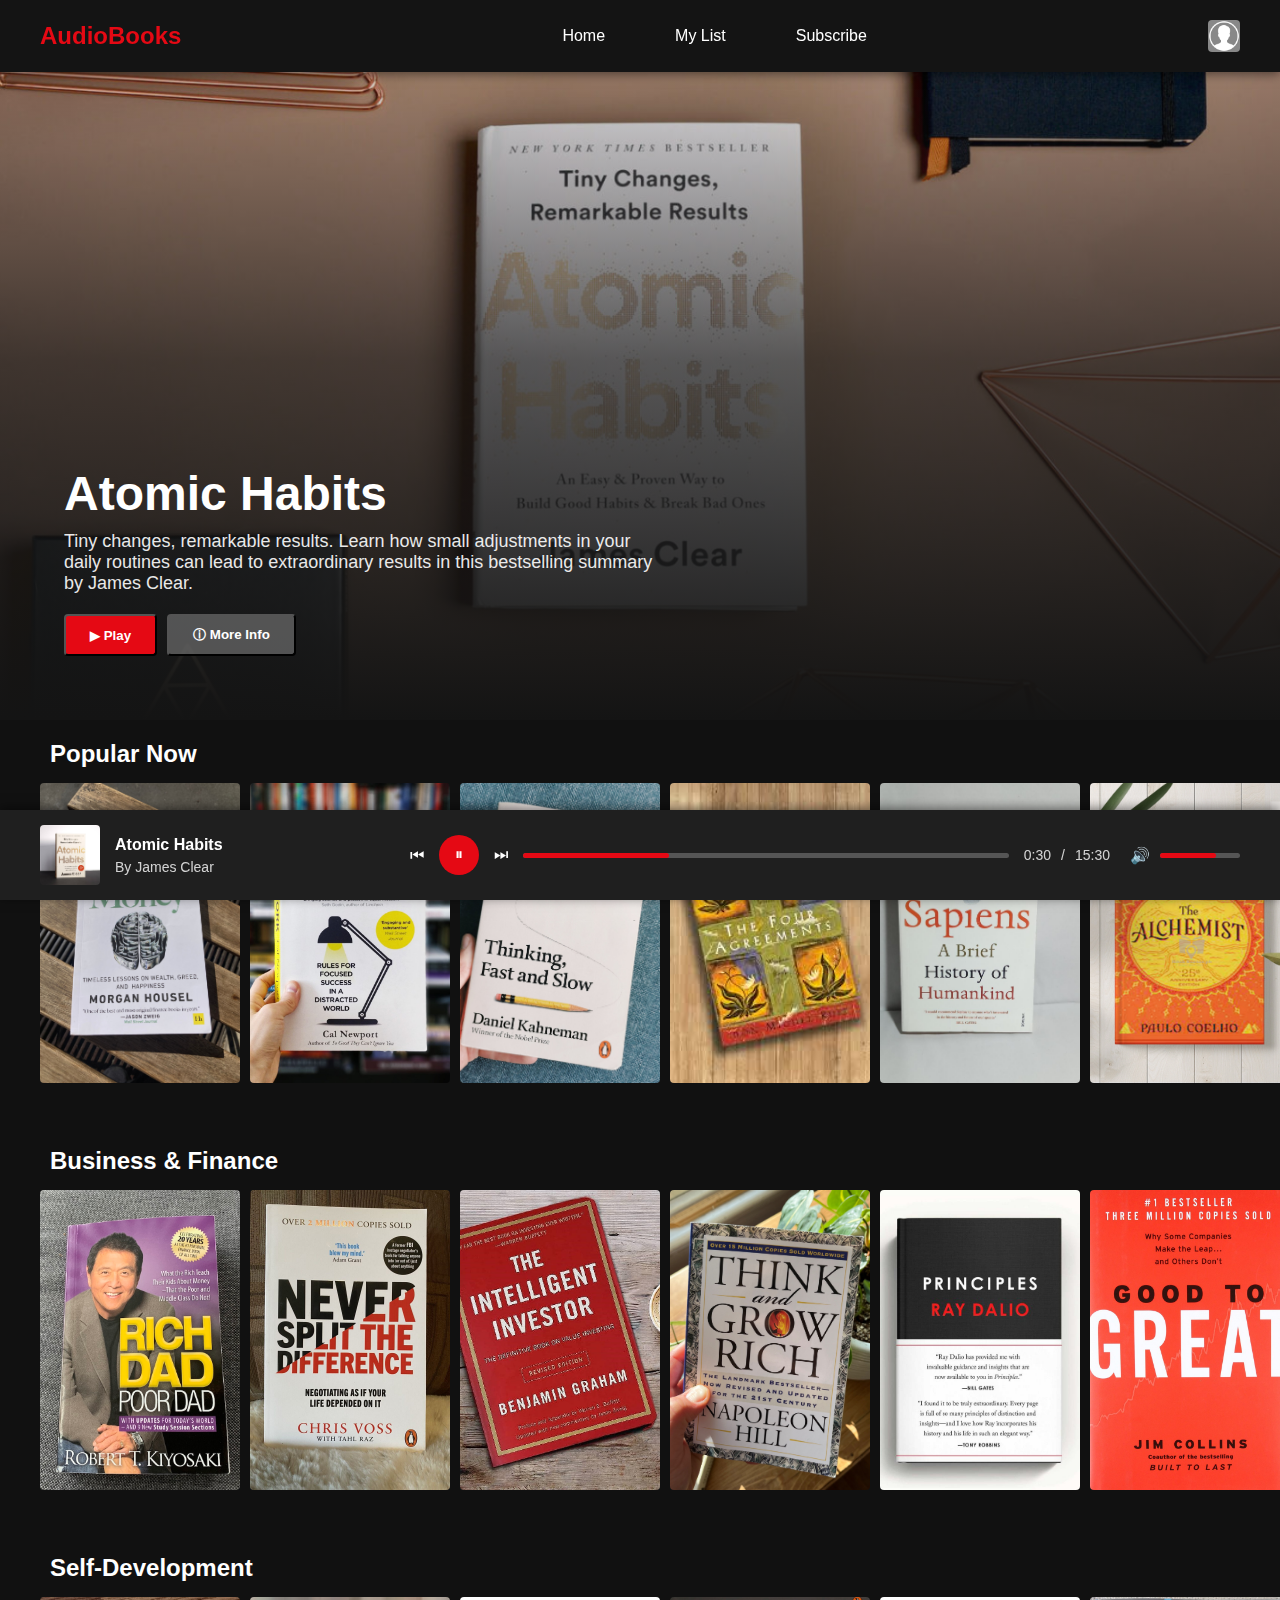
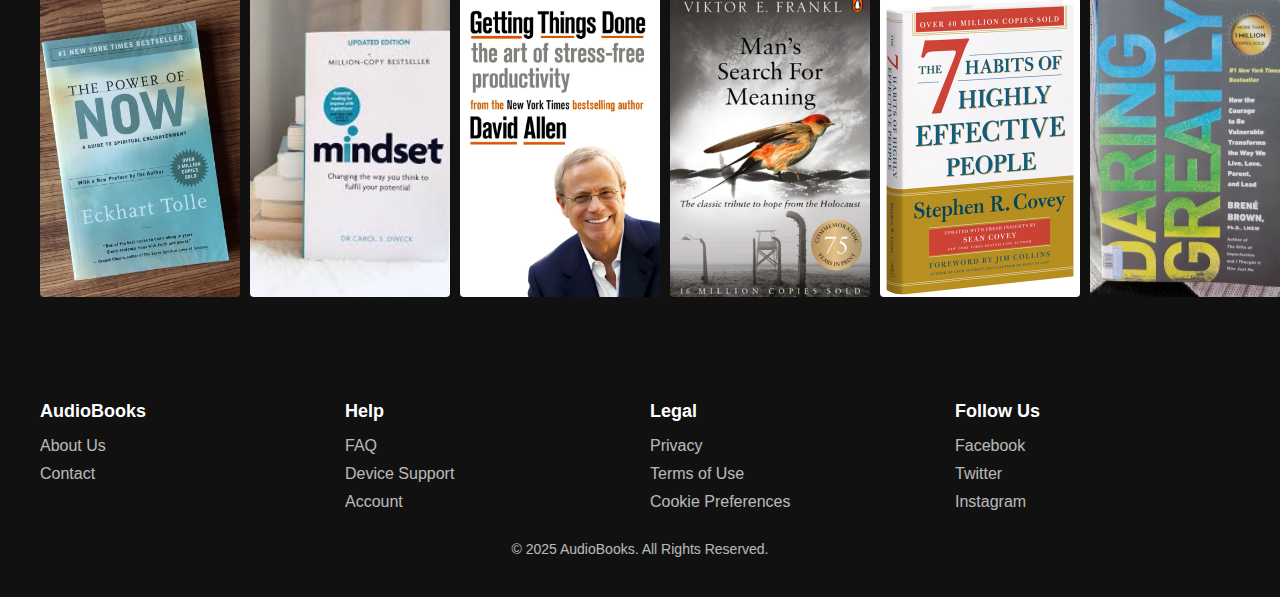
==== commit 11574700: "Update index.html" ====
--- a/index.html
+++ b/index.html
@@ -5,14 +5,14 @@
         <meta content="text/html; charset=utf-8" http-equiv="Content-Type"/>
         <meta content="width=device-width, initial-scale=1.0" name="viewport"/>
         <title>AudioBooks - Your Netflix for Book Summaries</title>
-        <link rel="stylesheet" href="style.css">
+        <link rel="stylesheet" href="main.css">
         
 </head>
     
 <body style="overflow: auto;">
     <header class="scrolled" id="header">
         <div class="menu-toggle" id="menu-toggle"> ☰ </div>
-        <a href="audiobook-mylist-enabled.html" class="logo">AudioBooks</a>            <nav>
+        <a href="index.html" class="logo">AudioBooks</a>            <nav>
                 <ul>
                     <li><a href="">Home</a></li>
                     <li><a href="my-list.html">My List</a>
--- a/main.css
+++ b/main.css
@@ -0,0 +1,955 @@
+
+        /* General Styles */
+        * {
+            margin: 0;
+            padding: 0;
+            box-sizing: border-box;
+            font-family: 'Arial', sans-serif;
+        }
+        
+        body {
+            background-color: #141414;
+            color: #fff;
+            overflow-x: hidden;
+        }
+        
+        /* Modal Styles */
+        .modal {
+            display: none;
+            position: fixed;
+            z-index: 1000;
+            left: 0;
+            top: 0;
+            width: 100%;
+            height: 100%;
+            background-color: rgba(0, 0, 0, 0.85);
+            justify-content: center;
+            align-items: center;
+            overflow-y: auto;
+        }
+        
+        .modal-content {
+            background-color: #181818;
+            margin: auto;
+            width: 85%;
+            max-width: 1000px;
+            border-radius: 6px;
+            position: relative;
+            animation: modalFadeIn 0.3s ease;
+            max-height: 90vh;
+            overflow-y: auto;
+        }
+        
+        @keyframes modalFadeIn {
+            from {opacity: 0; transform: translateY(20px);}
+            to {opacity: 1; transform: translateY(0);}
+        }
+        
+        .close-modal {
+            position: absolute;
+            top: 15px;
+            right: 20px;
+            color: white;
+            font-size: 28px;
+            font-weight: bold;
+            cursor: pointer;
+            z-index: 10;
+        }
+        
+        .book-details-container {
+            padding: 30px;
+        }
+        
+        .book-details-top {
+            display: flex;
+            gap: 30px;
+            margin-bottom: 30px;
+        }
+        
+        .book-details-image {
+            flex: 0 0 250px;
+        }
+        
+        .book-details-image img {
+            width: 100%;
+            border-radius: 4px;
+            box-shadow: 0 5px 15px rgba(0, 0, 0, 0.5);
+        }
+        
+        .book-details-info {
+            flex: 1;
+        }
+        
+        .book-details-info h2 {
+            font-size: 32px;
+            margin-bottom: 10px;
+        }
+        
+        .book-metadata {
+            display: flex;
+            gap: 15px;
+            margin-bottom: 15px;
+            color: #a3a3a3;
+        }
+        
+        .summary {
+            font-size: 18px;
+            line-height: 1.6;
+            margin-bottom: 20px;
+        }
+        
+        .details-buttons {
+            display: flex;
+            gap: 10px;
+            margin-bottom: 20px;
+        }
+        
+        .btn-secondary-outline {
+            background-color: transparent;
+            border: 1px solid #fff;
+            color: white;
+            padding: 10px 24px;
+            border-radius: 4px;
+            font-weight: bold;
+            cursor: pointer;
+            transition: all 0.3s ease;
+            display: flex;
+            align-items: center;
+            justify-content: center;
+            gap: 8px;
+        }
+        
+        .btn-secondary-outline:hover {
+            background-color: rgba(255, 255, 255, 0.1);
+        }
+        
+        .book-tags {
+            display: flex;
+            flex-wrap: wrap;
+            gap: 10px;
+        }
+        
+        .book-tags span {
+            background-color: rgba(255, 255, 255, 0.1);
+            padding: 5px 12px;
+            border-radius: 4px;
+            font-size: 14px;
+        }
+        
+        .book-details-bottom {
+            padding-top: 20px;
+            border-top: 1px solid #333;
+        }
+        
+        .book-details-tabs {
+            display: flex;
+            gap: 20px;
+            margin-bottom: 20px;
+            border-bottom: 1px solid #333;
+            padding-bottom: 10px;
+        }
+        
+        .tab-button {
+            background: none;
+            border: none;
+            color: #a3a3a3;
+            font-size: 16px;
+            font-weight: bold;
+            cursor: pointer;
+            padding: 5px 0;
+            transition: color 0.3s ease;
+        }
+        
+        .tab-button:hover {
+            color: #fff;
+        }
+        
+        .tab-button.active {
+            color: #fff;
+            border-bottom: 2px solid #e50914;
+        }
+        
+        .tab-pane {
+            display: none;
+        }
+        
+        .tab-pane.active {
+            display: block;
+            animation: fadeIn 0.3s ease;
+        }
+        
+        @keyframes fadeIn {
+            from {opacity: 0;}
+            to {opacity: 1;}
+        }
+        
+        .tab-pane h3 {
+            margin-bottom: 15px;
+            font-size: 22px;
+        }
+        
+        .tab-pane p {
+            margin-bottom: 15px;
+            line-height: 1.6;
+        }
+        
+        .tab-pane ul {
+            list-style-position: inside;
+            margin-bottom: 20px;
+        }
+        
+        .tab-pane ul li {
+            margin-bottom: 10px;
+            line-height: 1.6;
+        }
+        
+        .chapter-list {
+            display: flex;
+            flex-direction: column;
+            gap: 15px;
+        }
+        
+        .chapter-item {
+            display: flex;
+            justify-content: space-between;
+            align-items: center;
+            padding: 15px;
+            background-color: #232323;
+            border-radius: 4px;
+            transition: background-color 0.3s ease;
+        }
+        
+        .chapter-item:hover {
+            background-color: #333;
+        }
+        
+        .chapter-info h4 {
+            margin-bottom: 5px;
+        }
+        
+        .chapter-info p {
+            color: #a3a3a3;
+            margin-bottom: 0;
+        }
+        
+        .chapter-play {
+            width: 32px;
+            height: 32px;
+            border-radius: 50%;
+            border: none;
+            background-color: #e50914;
+            color: white;
+            cursor: pointer;
+            display: flex;
+            align-items: center;
+            justify-content: center;
+        }
+        
+        .similar-books {
+            display: flex;
+            gap: 20px;
+            overflow-x: auto;
+            padding-bottom: 20px;
+        }
+        
+        .similar-book-item {
+            flex: 0 0 auto;
+            width: 150px;
+        }
+        
+        .similar-book-item img {
+            width: 100%;
+            border-radius: 4px;
+            margin-bottom: 10px;
+        }
+        
+        .similar-book-item h4 {
+            font-size: 16px;
+            margin-bottom: 5px;
+        }
+        
+        .similar-book-item p {
+            color: #a3a3a3;
+            font-size: 14px;
+            margin-bottom: 0;
+        }
+        
+        /* Media Queries for Modal */
+        @media (max-width: 768px) {
+            .modal-content {
+                width: 95%;
+            }
+            
+            .book-details-top {
+                flex-direction: column;
+            }
+            
+            .book-details-image {
+                flex: 0 0 auto;
+                width: 200px;
+                margin: 0 auto 20px;
+            }
+            
+            .similar-book-item {
+                width: 120px;
+            }
+        }
+        
+        a {
+            text-decoration: none;
+            color: #fff;
+        }
+        
+        /* Header Styles */
+        header {
+            position: fixed;
+            top: 0;
+            width: 100%;
+            padding: 20px 40px;
+            display: flex;
+            justify-content: space-between;
+            align-items: center;
+            z-index: 100;
+            transition: background-color 0.3s ease;
+        }
+        
+        header.scrolled {
+            background-color: #141414;
+            box-shadow: 0 2px 10px rgba(0, 0, 0, 0.5);
+        }
+        
+        .logo {
+            font-size: 24px;
+            font-weight: bold;
+            color: #e50914;
+        }
+        
+        nav ul {
+            display: flex;
+            list-style: none;
+        }
+        
+        nav ul li {
+            margin-left: 20px;
+        }
+        
+        nav ul li a {
+            font-size: 16px;
+            transition: color 0.3s ease;
+        }
+        
+        nav ul li a:hover {
+            color: #e50914;
+        }
+        
+        .profile {
+            width: 32px;
+            height: 32px;
+            background-color: #888;
+            border-radius: 4px;
+            cursor: pointer;
+            overflow: hidden;
+        }
+        
+        .profile img {
+            width: 100%;
+            height: 100%;
+            object-fit: cover;
+        }
+        
+        /* Hero Banner Styles */
+        .hero-banner {
+            position: relative;
+            height: 80vh;
+            width: 100%;
+            background: linear-gradient(to bottom, rgba(20, 20, 20, 0) 0%, rgba(20, 20, 20, 0.7) 50%, rgba(20, 20, 20, 1) 100%), url('images/Atomic-Habits-Banners.png') center/cover no-repeat;
+            display: flex;
+            flex-direction: column;
+            justify-content: flex-end;
+            padding: 0 5% 5%;
+            margin-bottom: 20px;
+        }
+        
+        .hero-content {
+            max-width: 600px;
+        }
+        
+        .hero-content h1 {
+            font-size: 48px;
+            margin-bottom: 10px;
+        }
+        
+        .hero-content p {
+            font-size: 18px;
+            margin-bottom: 20px;
+            opacity: 0.9;
+        }
+        
+        .hero-buttons {
+            display: flex;
+            gap: 10px;
+        }
+        
+        .btn {
+            padding: 10px 24px;
+            border-radius: 4px;
+            font-weight: bold;
+            cursor: pointer;
+            transition: background-color 0.3s ease;
+            display: flex;
+            align-items: center;
+            justify-content: center;
+            gap: 8px;
+        }
+        
+        .btn-primary {
+            background-color: #e50914;
+            color: white;
+        }
+        
+        .btn-primary:hover {
+            background-color: #f40612;
+        }
+        
+        .btn-secondary {
+            background-color: rgba(109, 109, 110, 0.7);
+            color: white;
+        }
+        
+        .btn-secondary:hover {
+            background-color: rgba(109, 109, 110, 0.9);
+        }
+        
+        /* Main Content Styles */
+        .content {
+            padding: 20px 40px;
+            padding-left: 50px;
+        }
+        
+        .category {
+            margin-bottom: 40px;
+            margin-left: 40px;
+        }
+        
+        .category h2 {
+            font-size: 24px;
+            margin-bottom: 15px;
+            padding-left: 10px;
+        }
+        
+        .book-row {
+            display: flex;
+            overflow-x: auto;
+            gap: 10px;
+            padding-bottom: 20px;
+        }
+        
+        .book-row::-webkit-scrollbar {
+            height: 5px;
+        }
+        
+        .book-row::-webkit-scrollbar-track {
+            background: #141414;
+        }
+        
+        .book-row::-webkit-scrollbar-thumb {
+            background: #888;
+            border-radius: 5px;
+        }
+        
+        .book-item {
+            flex: 0 0 auto;
+            width: 200px;
+            position: relative;
+            transition: transform 0.3s ease, z-index 0.3s ease;
+            cursor: pointer;
+        }
+        
+        .book-item:hover {
+            transform: scale(1.1);
+            z-index: 10;
+        }
+        
+        .book-cover {
+            width: 100%;
+            height: 300px;
+            border-radius: 4px;
+            object-fit: cover;
+        }
+        
+        .book-info {
+            position: absolute;
+            bottom: 0;
+            left: 0;
+            width: 100%;
+            padding: 60px 10px 10px 10px;
+            background: linear-gradient(to top, rgba(0, 0, 0, 0.9) 0%, rgba(0, 0, 0, 0) 100%);
+            opacity: 0;
+            transition: opacity 0.3s ease;
+            border-radius: 0 0 4px 4px;
+        }
+        
+        .book-item:hover .book-info {
+            opacity: 1;
+        }
+        
+        .book-title {
+            font-size: 16px;
+            font-weight: bold;
+            margin-bottom: 5px;
+        }
+        
+        .book-author {
+            font-size: 14px;
+            opacity: 0.8;
+            margin-bottom: 10px;
+        }
+        
+        .book-controls {
+            display: flex;
+            gap: 5px;
+        }
+        
+        .book-controls button {
+            width: 32px;
+            height: 32px;
+            border-radius: 50%;
+            border: none;
+            background-color: #e50914;
+            color: white;
+            cursor: pointer;
+            display: flex;
+            align-items: center;
+            justify-content: center;
+        }
+        
+        /* Footer Styles */
+        footer {
+            padding: 40px;
+            background-color: #111;
+            margin-top: 40px;
+        }
+        
+        .footer-content {
+            display: flex;
+            justify-content: space-between;
+            flex-wrap: wrap;
+            gap: 20px;
+            max-width: 1200px;
+            margin: 0 auto;
+        }
+        
+        .footer-column {
+            flex: 1;
+            min-width: 200px;
+        }
+        
+        .footer-column h3 {
+            margin-bottom: 15px;
+            font-size: 18px;
+        }
+        
+        .footer-column ul {
+            list-style: none;
+        }
+        
+        .footer-column ul li {
+            margin-bottom: 10px;
+        }
+        
+        .footer-column ul li a {
+            opacity: 0.7;
+            transition: opacity 0.3s ease;
+        }
+        
+        .footer-column ul li a:hover {
+            opacity: 1;
+        }
+        
+        .copyright {
+            text-align: center;
+            padding: 20px 0 0;
+            opacity: 0.7;
+            font-size: 14px;
+        }
+        
+        /* Audio Player Styles */
+        .audio-player {
+            position: fixed;
+            bottom: 0;
+            left: 0;
+            width: 100%;
+            background-color: #1f1f1f;
+            padding: 15px 40px;
+            display: flex;
+            align-items: center;
+            gap: 20px;
+            transform: translateY(100%);
+            transition: transform 0.3s ease;
+            box-shadow: 0 -2px 10px rgba(0, 0, 0, 0.5);
+            z-index: 999;
+        }
+        
+        .audio-player.active {
+            transform: translateY(0);
+        }
+        
+        .now-playing {
+            display: flex;
+            align-items: center;
+            gap: 15px;
+            flex: 1;
+        }
+        
+        .now-playing-thumb {
+            width: 60px;
+            height: 60px;
+            border-radius: 4px;
+            object-fit: cover;
+        }
+        
+        .now-playing-info h4 {
+            font-size: 16px;
+            margin-bottom: 5px;
+        }
+        
+        .now-playing-info p {
+            font-size: 14px;
+            opacity: 0.8;
+        }
+        
+        .player-controls {
+            display: flex;
+            align-items: center;
+            gap: 15px;
+            flex: 2;
+        }
+        
+        .control-button {
+            background: none;
+            border: none;
+            color: white;
+            cursor: pointer;
+            font-size: 16px;
+            transition: transform 0.2s ease;
+        }
+        
+        .control-button:hover {
+            transform: scale(1.1);
+        }
+        
+        .play-button {
+            width: 40px;
+            height: 40px;
+            border-radius: 50%;
+            background-color: #e50914;
+            display: flex;
+            align-items: center;
+            justify-content: center;
+        }
+        
+        .progress-container {
+            flex: 1;
+            height: 5px;
+            background-color: #555;
+            border-radius: 5px;
+            cursor: pointer;
+            position: relative;
+        }
+        
+        .progress-bar {
+            height: 100%;
+            background-color: #e50914;
+            border-radius: 5px;
+            width: 30%;
+        }
+        
+        .time-display {
+            display: flex;
+            gap: 10px;
+            font-size: 14px;
+            opacity: 0.8;
+        }
+        
+        .volume-control {
+            display: flex;
+            align-items: center;
+            gap: 10px;
+        }
+        
+        .volume-slider {
+            width: 80px;
+            height: 5px;
+            background-color: #555;
+            border-radius: 5px;
+            position: relative;
+        }
+        
+        .volume-level {
+            height: 100%;
+            background-color: #e50914;
+            border-radius: 5px;
+            width: 70%;
+        }
+        
+        /* Responsive Styles */
+        @media (max-width: 768px) {
+            header {
+                padding: 15px 20px;
+            }
+            
+            nav ul {
+                display: none;
+            }
+            
+            .hero-banner {
+                height: 60vh;
+                padding: 0 20px 20px;
+            }
+            
+            .hero-content h1 {
+                font-size: 32px;
+            }
+            
+            .content {
+                padding: 15px 20px;
+            }
+            
+            .book-item {
+                width: 150px;
+            }
+            
+            .book-cover {
+                height: 225px;
+            }
+            
+            .audio-player {
+                padding: 10px 20px;
+                flex-wrap: wrap;
+            }
+            
+            .player-controls {
+                flex: 1 0 100%;
+                order: 3;
+                margin-top: 10px;
+            }
+            
+            .volume-control {
+                display: none;
+            }
+        }
+
+
+/* my-list*/
+.my-list-container {
+      padding:  200px 20px;
+    }
+
+    .my-list-title {
+      font-size: 2rem;
+      font-weight: bold;
+      margin-bottom: 20px;
+    }
+
+    .book-grid {
+        padding-top: 50px;
+      display: flex;
+      flex-wrap: wrap;
+      gap: 20px;
+    }
+
+    .book-card {
+      background-color: #222;
+      width: 200px;
+      border-radius: 8px;
+      overflow: hidden;
+    }
+
+    .book-card img {
+      width: 100%;
+      height: auto;
+    }
+
+    .book-card .info {
+      padding: 10px;
+    }
+
+    .book-card .info h3 {
+      margin: 0;
+      font-size: 1rem;
+    }
+
+    .book-card .info p {
+      margin: 4px 0 0 0;
+      color: #aaa;
+      font-size: 0.9rem;
+    }
+
+
+    body {
+      margin: 0;
+      font-family: Arial, sans-serif;
+      background-color: #111;
+      color: white;
+    }
+    header {
+      display: flex;
+      justify-content: space-between;
+      align-items: center;
+      padding: 20px 40px;
+      background-color: #141414;
+    }
+    header h1 {
+      margin: 0;
+      color: #e50914;
+    }
+    nav a {
+      color: white;
+      margin-left: 20px;
+      text-decoration: none;
+      font-size: 16px;
+    }
+    nav a:hover {
+      color: #e50914;
+    }
+    .content {
+      padding: 40px 20px;
+    }
+    .book-grid {
+      display: flex;
+      flex-wrap: wrap;
+      gap: 20px;
+    }
+    .book-card {
+      background-color: #222;
+      width: 200px;
+      border-radius: 8px;
+      overflow: hidden;
+      transition: transform 0.3s ease;
+    }
+    .book-card:hover {
+      transform: scale(1.05);
+    }
+    .book-card img {
+      width: 100%;
+      height: 300px;
+      object-fit: cover;
+    }
+    .book-info {
+      padding: 10px;
+    }
+    .book-title {
+      font-size: 16px;
+      font-weight: bold;
+      margin: 0 0 5px 0;
+    }
+    .book-author {
+      font-size: 14px;
+      color: #aaa;
+      margin: 0 0 5px 0;
+    }
+    .book-description {
+      font-size: 13px;
+      color: #bbb;
+    }
+    .book-controls {
+      padding: 0 10px 10px;
+    }
+    .book-controls button {
+      background-color: #e50914;
+      color: white;
+      border: none;
+      padding: 6px 12px;
+      border-radius: 4px;
+      cursor: pointer;
+      font-size: 14px;
+    }
+    .book-controls button:hover {
+      background-color: #f40612;
+    }
+  
+/*response header*/
+/* 默认样式：隐藏 toggle 按钮 */
+.menu-toggle {
+  display: none;
+  font-size: 24px;
+  color: white;
+  cursor: pointer;
+}
+
+/* 小屏幕下的响应式菜单 */
+@media (max-width: 768px) {
+  .menu-toggle {
+    display: block;
+    padding: 20px;
+  }
+
+  nav ul {
+    display: none;
+    flex-direction: column;
+    background-color: #111;
+    position: absolute;
+    top: 70px;
+    left: 0;
+    right: 0;
+    z-index: 999;
+  }
+
+  nav ul.active {
+    display: flex;
+  }
+
+  nav ul li {
+    padding: 15px;
+    text-align: center;
+    border-top: 1px solid #222;
+  }
+}
+
+header nav ul {
+    display: flex !important;
+    flex-direction: column;
+    background-color: #111;
+    position: absolute;
+    top: 70px;
+    left: 0;
+    right: 0;
+    z-index: 999;
+  }
+
+  header nav ul li {
+    padding: 15px;
+    text-align: center;
+    border-top: 1px solid #222;
+  }
+
+  @media (min-width: 768px) {
+    header nav ul {
+      flex-direction: row;
+      position: static;
+      background-color: transparent;
+    }
+
+    header nav ul li {
+      border: none;
+      padding: 0 15px;
+    }
+  }
+            
+    @media (max-width: 767px) {
+  header nav ul {
+    display: none !important;
+  }
+
+  header nav ul.active {
+    display: flex !important;
+  }
+
+  .menu-toggle {
+    display: block;
+    font-size: 24px;
+    color: white;
+    padding: 20px;
+    cursor: pointer;
+  }
+}        
